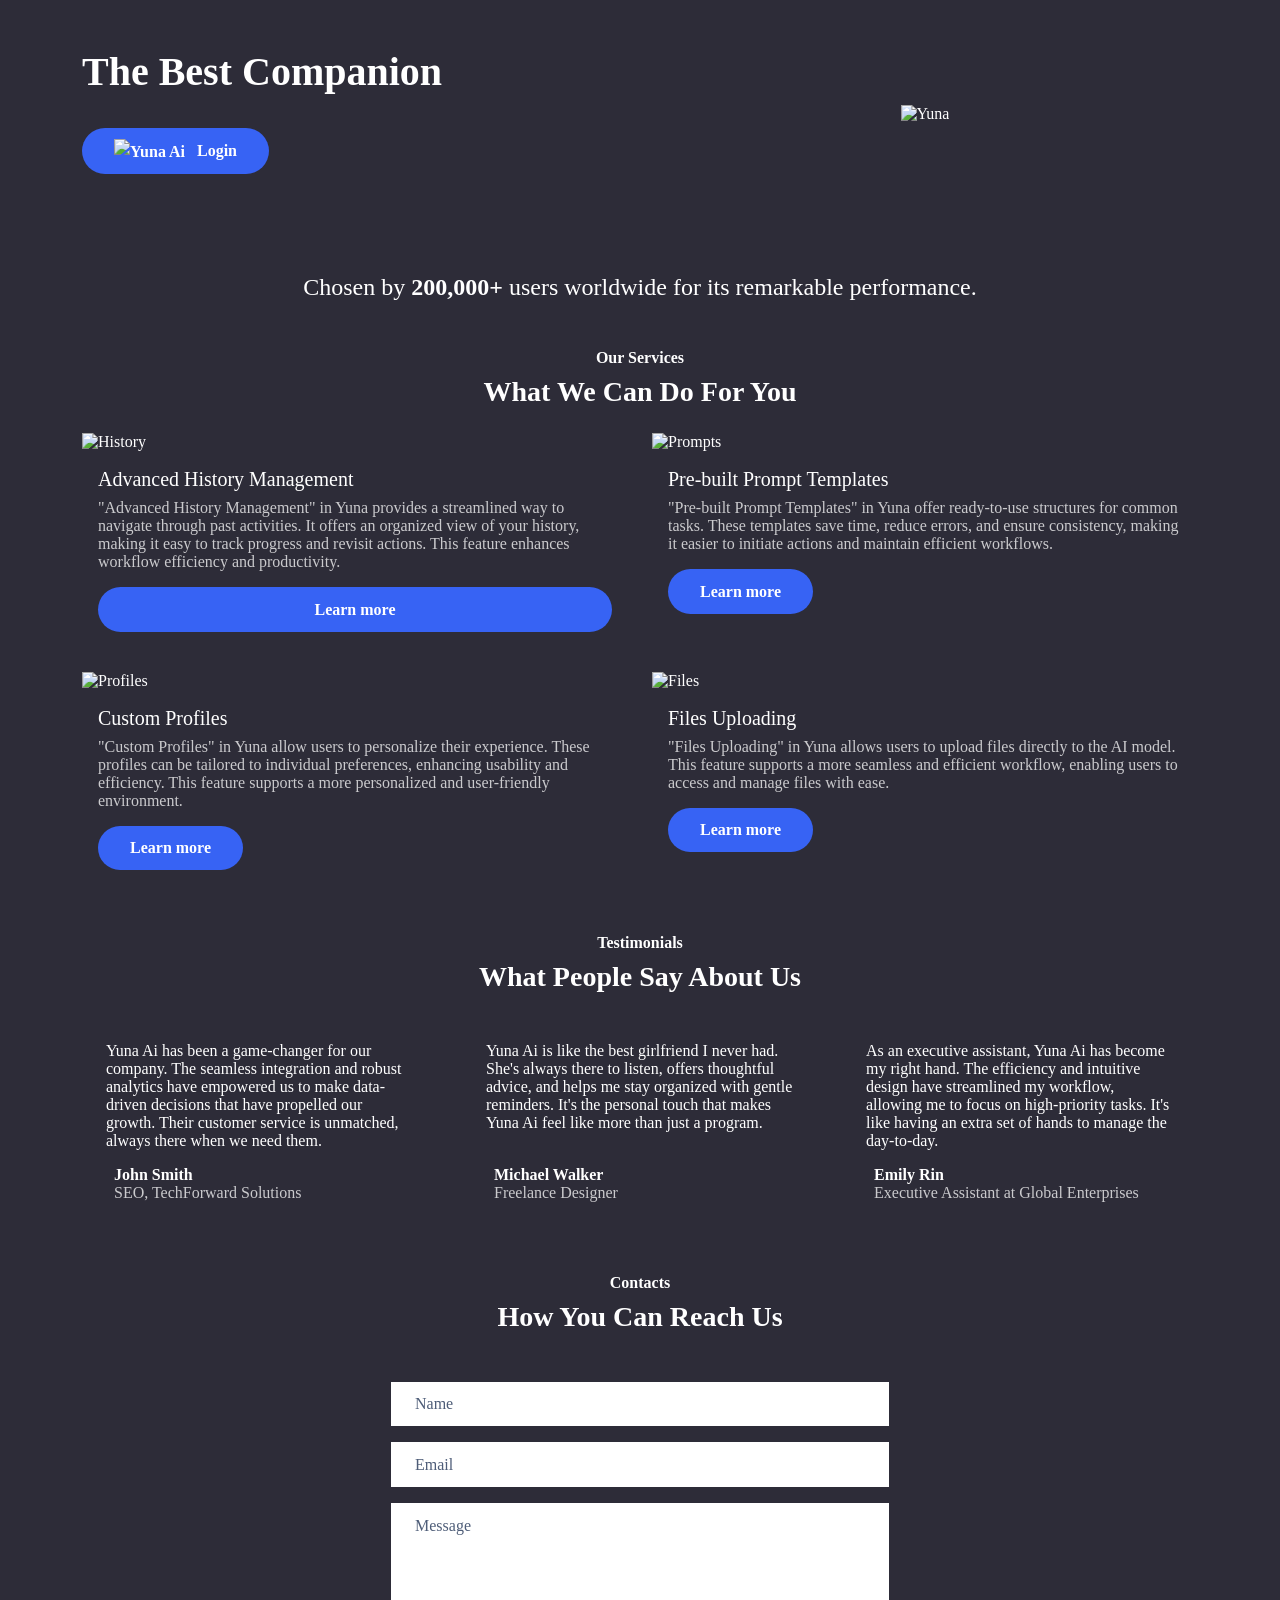
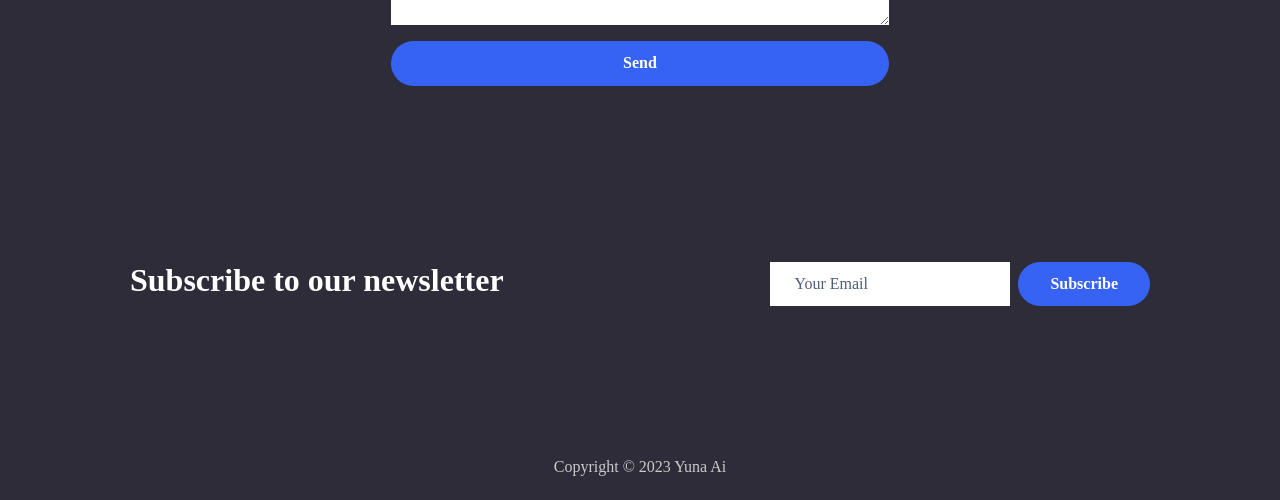
==== index.html @ feae50de "Release V7.2 ## What's New:  - Added SEO optimization in both `index.html` and `yuna.html` - Added p" ====
<!DOCTYPE html>
<html data-bs-theme="dark" lang="en">

<head data-bs-theme="dark">
    <meta charset="utf-8">
    <meta name="viewport" content="width=device-width, initial-scale=1.0">
    <title>Yuna Ai</title>
    <meta name="theme-color" content="#212529">
    <link rel="canonical" href="http://www.yuna-ai.com/">
    <meta property="og:url" content="http://www.yuna-ai.com/">
    <meta property="og:description" content="Your Private Companion">
    <meta name="twitter:image" content="http://www.yuna-ai.com/static/img/yuna-ai.png">
    <meta name="twitter:title" content="Yuna Ai">
    <meta property="og:image" content="http://www.yuna-ai.com/static/img/yuna-ai.png">
    <meta name="description" content="Your Private Companion">
    <meta property="og:type" content="website">
    <meta property="og:title" content="Yuna Ai">
    <meta name="twitter:card" content="summary_large_image">
    <meta name="twitter:description" content="Your Private Companion">
    <script type="application/ld+json">
        {
            "@context": "http://schema.org",
            "@type": "WebSite",
            "name": "Yuna Ai",
            "url": "http://www.yuna-ai.com"
        }
    </script>
    <link rel="icon" type="image/jpeg" sizes="60x60" href="/static/img/yuna-ai.png">
    <link rel="manifest" href="/static/manifest.json">
    <link rel="stylesheet" href="/static/css/bootstrap.min.css" rel="preload" as="style" media="all">
    <style>
        * {
            font-family: "kawai-font" !important;
        }

        i {
            font-family: "Font Awesome 5 Free" !important;
        }

        @font-face {
            font-family: "kawai-font";
            src: url("/static/fonts/kawai-font.woff") format("woff");
            font-style: normal;
            font-weight: normal;
        }

        .hover-effect {
            position: relative;
            z-index: 1;
            display: inline-block;
            overflow: hidden;
        }

        .hover-effect::before {
            content: '';
            position: fixed;
            top: 0;
            left: 0;
            width: 100%;
            height: 100%;
            background: rgba(0, 0, 0, 0.6);
            z-index: -1;
            opacity: 0;
            transition: opacity 0.3s;
            pointer-events: none;
        }

        .hover-effect::after {
            content: '';
            position: fixed;
            top: var(--y, 50%);
            left: var(--x, 50%);
            width: 200px;
            height: 200px;
            background: radial-gradient(circle, transparent 100px, rgba(0, 0, 0, 0.6) 120px);
            border-radius: 50%;
            z-index: 0;
            opacity: 0;
            transition: opacity 0.3s, top 0.1s, left 0.1s;
            pointer-events: none;
            transform: translate(-50%, -50%);
        }

        .hover-effect:hover::before {
            opacity: 1;
        }

        .hover-effect:hover::after {
            opacity: 1;
        }

        .hover-effect:hover .btn {
            z-index: 2;
            box-shadow: 0 0 20px 20px rgba(255, 255, 255, 0.3);
        }
    </style>
    <script>
        document.addEventListener('DOMContentLoaded', function () {
            const hoverEffect = document.querySelector('.hover-effect');

            hoverEffect.addEventListener('mousemove', function (e) {
                const rect = hoverEffect.getBoundingClientRect();
                const x = e.clientX - rect.left;
                const y = e.clientY - rect.top;
                hoverEffect.style.setProperty('--x', `${e.clientX}px`);
                hoverEffect.style.setProperty('--y', `${e.clientY}px`);
            });

            hoverEffect.addEventListener('mouseleave', function () {
                hoverEffect.style.setProperty('--x', `50%`);
                hoverEffect.style.setProperty('--y', `50%`);
            });
        });
    </script>
    <script>
        if ('serviceWorker' in navigator) {
            window.addEventListener('load', function () {
                navigator.serviceWorker.register('/static/sw.js').then(
                    function (registration) {
                        // Registration was successful
                        console.log('ServiceWorker registration successful with scope: ', registration
                            .scope)
                    },
                    function (err) {
                        // registration failed :(
                        console.log('ServiceWorker registration failed: ', err);
                    });
            });
        }
    </script>
</head>

<body>
    <header class="bg-dark text-white">
        <div class="container py-5">
            <div class="row align-items-center">
                <div class="col-md-6 text-center text-md-start mb-4 mb-md-0">
                    <h1 class="fw-bold">The Best Companion</h1>
                    <div class="hover-effect mt-4">
                        <a href="#" class="btn btn-primary shadow position-relative" data-bs-toggle="modal" data-bs-target="#loginModal">
                            <img src="/static/img/yuna-ai.png" alt="Yuna Ai" class="img-fluid me-2"
                                style="max-height: 30px;">
                            Login
                        </a>
                    </div>
                </div>
                <div class="col-md-6 text-center">
                    <img src="/static/img/yuna-girl.webp" alt="Yuna" class="img-fluid">
                </div>
            </div>
        </div>
    </header>
    <section class="py-5">
        <div class="container">
            <!-- Chosen by Section -->
            <div class="text-center mb-5">
                <p class="fs-4">Chosen by <span class="text-success"><strong>200,000+</strong></span> users worldwide
                    for its remarkable performance.</p>
            </div>

            <!-- Our Services Section -->
            <div class="mb-5">
                <div class="text-center mb-4">
                    <p class="fw-bold text-success mb-2">Our Services</p>
                    <h3 class="fw-bold">What We Can Do For You</h3>
                </div>
                <div class="row g-4">
                    <div class="col-md-6 d-flex align-items-stretch">
                        <div class="card bg-dark">
                            <img src="/static/img/products/history.webp" class="card-img-top rounded" alt="History">
                            <div class="card-body d-flex flex-column">
                                <h5 class="card-title">Advanced History Management</h5>
                                <p class="card-text text-muted">"Advanced History Management" in Yuna provides a
                                    streamlined way to navigate through past activities. It offers an organized view of
                                    your history, making it easy to track progress and revisit actions. This feature
                                    enhances workflow efficiency and productivity.</p>
                                <a href="#" class="btn btn-primary">Learn more</a>
                            </div>
                        </div>
                    </div>
                    <div class="col-md-6 d-flex align-items-stretch">
                        <div class="card bg-dark">
                            <img src="/static/img/products/prompts.webp" class="card-img-top rounded" alt="Prompts">
                            <div class="card-body">
                                <h5 class="card-title">Pre-built Prompt Templates</h5>
                                <p class="card-text text-muted">"Pre-built Prompt Templates" in Yuna offer ready-to-use
                                    structures for common tasks. These templates save time, reduce errors, and ensure
                                    consistency, making it easier to initiate actions and maintain efficient workflows.
                                </p>
                                <a href="#" class="btn btn-primary">Learn more</a>
                            </div>
                        </div>
                    </div>
                    <div class="col-md-6 d-flex align-items-stretch">
                        <div class="card bg-dark">
                            <img src="/static/img/products/profiles.webp" class="card-img-top rounded" alt="Profiles">
                            <div class="card-body">
                                <h5 class="card-title">Custom Profiles</h5>
                                <p class="card-text text-muted">"Custom Profiles" in Yuna allow users to personalize
                                    their experience. These profiles can be tailored to individual preferences,
                                    enhancing usability and efficiency. This feature supports a more personalized and
                                    user-friendly environment.</p>
                                <a href="#" class="btn btn-primary">Learn more</a>
                            </div>
                        </div>
                    </div>
                    <div class="col-md-6 d-flex align-items-stretch">
                        <div class="card bg-dark">
                            <img src="/static/img/products/files.webp" class="card-img-top rounded" alt="Files">
                            <div class="card-body">
                                <h5 class="card-title">Files Uploading</h5>
                                <p class="card-text text-muted">"Files Uploading" in Yuna allows users to upload files
                                    directly to the AI model. This feature supports a more seamless and efficient
                                    workflow, enabling users to access and manage files with ease.</p>
                                <a href="#" class="btn btn-primary">Learn more</a>
                            </div>
                        </div>
                    </div>
                </div>
            </div>

            <!-- Testimonials Section -->
            <div class="mb-5">
                <div class="text-center mb-4">
                    <p class="fw-bold text-success mb-2">Testimonials</p>
                    <h3 class="fw-bold">What People Say About Us</h3>
                </div>
                <div class="row g-4">
                    <div class="col-lg-4">
                        <div class="bg-dark text-white p-4 rounded">
                            <p>Yuna Ai has been a game-changer for our company. The seamless integration and robust
                                analytics have empowered us to make data-driven decisions that have propelled our
                                growth. Their customer service is unmatched, always there when we need them.</p>
                            <div class="d-flex align-items-center mt-3">
                                <i class="bi bi-person-circle fs-3 me-2"></i>
                                <div>
                                    <p class="fw-bold mb-0">John Smith</p>
                                    <p class="text-muted mb-0">SEO, TechForward Solutions</p>
                                </div>
                            </div>
                        </div>
                    </div>
                    <div class="col-lg-4 d-flex align-items-stretch">
                        <div class="bg-dark text-white p-4 rounded d-flex flex-column">
                            <p>Yuna Ai is like the best girlfriend I never had. She's always there to listen, offers
                                thoughtful advice, and helps me stay organized with gentle reminders. It's the personal
                                touch that makes Yuna Ai feel like more than just a program.</p>
                            <div class="d-flex align-items-center mt-auto">
                                <i class="bi bi-person-circle fs-3 me-2"></i>
                                <div>
                                    <p class="fw-bold mb-0">Michael Walker</p>
                                    <p class="text-muted mb-0">Freelance Designer</p>
                                </div>
                            </div>
                        </div>
                    </div>
                    <div class="col-lg-4">
                        <div class="bg-dark text-white p-4 rounded">
                            <p>As an executive assistant, Yuna Ai has become my right hand. The efficiency and intuitive
                                design have streamlined my workflow, allowing me to focus on high-priority tasks. It's
                                like having an extra set of hands to manage the day-to-day.</p>
                            <div class="d-flex align-items-center mt-3">
                                <i class="bi bi-person-circle fs-3 me-2"></i>
                                <div>
                                    <p class="fw-bold mb-0">Emily Rin</p>
                                    <p class="text-muted mb-0">Executive Assistant at Global Enterprises</p>
                                </div>
                            </div>
                        </div>
                    </div>
                </div>
            </div>

            <!-- Contacts Section -->
            <div class="text-center mb-4">
                <p class="fw-bold text-success mb-2">Contacts</p>
                <h3 class="fw-bold">How You Can Reach Us</h3>
            </div>
            <div class="row justify-content-center g-4">
                <!-- Contact Form -->
                <div class="col-md-6">
                    <form class="p-4 rounded" method="post">
                        <div class="mb-3">
                            <input class="form-control" type="text" id="name-1" name="name" placeholder="Name" required>
                        </div>
                        <div class="mb-3">
                            <input class="form-control" type="email" id="email-1" name="email" placeholder="Email"
                                required>
                        </div>
                        <div class="mb-3">
                            <textarea class="form-control" id="message-1" name="message" placeholder="Message" rows="4"
                                required></textarea>
                        </div>
                        <div>
                            <button class="btn btn-primary w-100" type="submit">Send</button>
                        </div>
                    </form>
                </div>
            </div>
        </div><!-- End: Container -->
    </section>
    <!-- Start: Newsletter Subscription Color -->
    <section class="py-5">
        <div class="container">
            <div
                class="bg-dark border rounded border-dark d-flex flex-column justify-content-between align-items-center flex-lg-row p-4 p-lg-5">
                <div class="text-center text-lg-start py-3 py-lg-1">
                    <h2 class="fw-bold mb-2">Subscribe to our newsletter</h2>
                </div>
                <form class="d-flex justify-content-center flex-wrap flex-lg-nowrap" method="post">
                    <div class="my-2"><input class="border rounded-pill shadow-sm form-control" type="email"
                            name="email" placeholder="Your Email"></div>
                    <div class="my-2"><button class="btn btn-primary shadow ms-2" type="submit">Subscribe </button>
                    </div>
                </form>
            </div>
        </div>
    </section><!-- End: Newsletter Subscription Color -->
    <section class="bg-dark">
        <hr class="border-secondary">
        <div class="text-muted py-4 d-flex justify-content-center align-items-center pt-3">
            <p class="mb-0">Copyright © 2023 Yuna Ai</p>
        </div>
    </section>
    </div>

    <!-- Login Modal -->
    <div class="modal fade" id="loginModal" tabindex="-1" aria-labelledby="loginModalLabel" aria-hidden="true">
        <div class="modal-dialog modal-fullscreen modal-dialog-centered">
            <div class="modal-content bg-dark">
                <div class="modal-header border-0">
                    <h5 class="modal-title" id="loginModalLabel">Account Management</h5>
                    <button type="button" class="btn-close" data-bs-dismiss="modal" aria-label="Close"></button>
                </div>
                <div class="modal-body">
                    <div class="container">
                        <div class="row justify-content-center">
                            <div class="col-md-9 col-lg-12 col-xl-10">
                                <div class="card o-hidden border-0 my-5">
                                    <div class="card-body p-0">
                                        <div class="row">
                                            <div class="col-lg-6">
                                                <div class="p-5">
                                                    <form method="post" class="user">
                                                        <h2 class="text-center mb-4">Change Password</h2>
                                                        <input type="hidden" name="action" value="change_password">
                                                        <div class="mb-3">
                                                            <input class="form-control form-control-user" type="password"
                                                                name="current_password" placeholder="Current Password" required>
                                                        </div>
                                                        <div class="mb-3">
                                                            <input class="form-control form-control-user" type="password"
                                                                name="new_password" placeholder="New Password" required>
                                                        </div>
                                                        <div class="mb-3">
                                                            <input class="form-control form-control-user" type="password"
                                                                name="confirm_new_password" placeholder="Confirm New Password" required>
                                                        </div>
                                                        <button class="btn btn-primary btn-user w-100" type="submit">Change
                                                            Password</button>
                                                    </form>
                                                </div>
                                            </div>
                
                                            <div class="col-lg-6">
                                                <div class="p-5">
                                                    <form method="post" class="user">
                                                        <h2 class="text-center mb-4">New User</h2>
                                                        <input type="hidden" name="action" value="register">
                                                        <div class="mb-3">
                                                            <input class="form-control form-control-user" type="text" name="username"
                                                                placeholder="Username" required>
                                                        </div>
                                                        <div class="mb-3">
                                                            <input class="form-control form-control-user" type="password"
                                                                name="password" placeholder="Password" required>
                                                        </div>
                                                        <button class="btn btn-primary btn-user w-100" type="submit">Register</button>
                                                    </form>
                                                </div>
                                            </div>
                
                                            <div class="col-lg-6">
                                                <div class="p-5">
                                                    <form method="post" class="user">
                                                        <h2 class="text-center mb-4">Login</h2>
                                                        <input type="hidden" name="action" value="login">
                                                        <div class="mb-3">
                                                            <input class="form-control form-control-user" type="text" name="username"
                                                                placeholder="Username" required>
                                                        </div>
                                                        <div class="mb-3">
                                                            <input class="form-control form-control-user" type="password"
                                                                name="password" placeholder="Password" required>
                                                        </div>
                                                        <button class="btn btn-primary btn-user w-100" type="submit">Login</button>
                                                    </form>
                                                </div>
                                            </div>
                
                                            <div class="col-lg-6">
                                                <div class="p-5">
                                                    <form method="post" class="user">
                                                        <h2 class="text-center mb-4">Delete Account</h2>
                                                        <input type="hidden" name="action" value="delete_account">
                                                        <div class="mb-3">
                                                            <input class="form-control form-control-user" type="text" name="username"
                                                                placeholder="Username" required>
                                                        </div>
                                                        <div class="mb-3">
                                                            <input class="form-control form-control-user" type="password"
                                                                name="password" placeholder="Password" required>
                                                        </div>
                                                        <button class="btn btn-primary btn-user w-100" type="submit">Delete
                                                            Account</button>
                                                    </form>
                                                </div>
                                            </div>
                                        </div>
                                    </div>
                                </div>
                            </div>
                        </div>
                    </div>
                </div>
            </div>
        </div>
    </div>

    <script src="/static/js/bootstrap.min.js"></script>
</body>

</html>
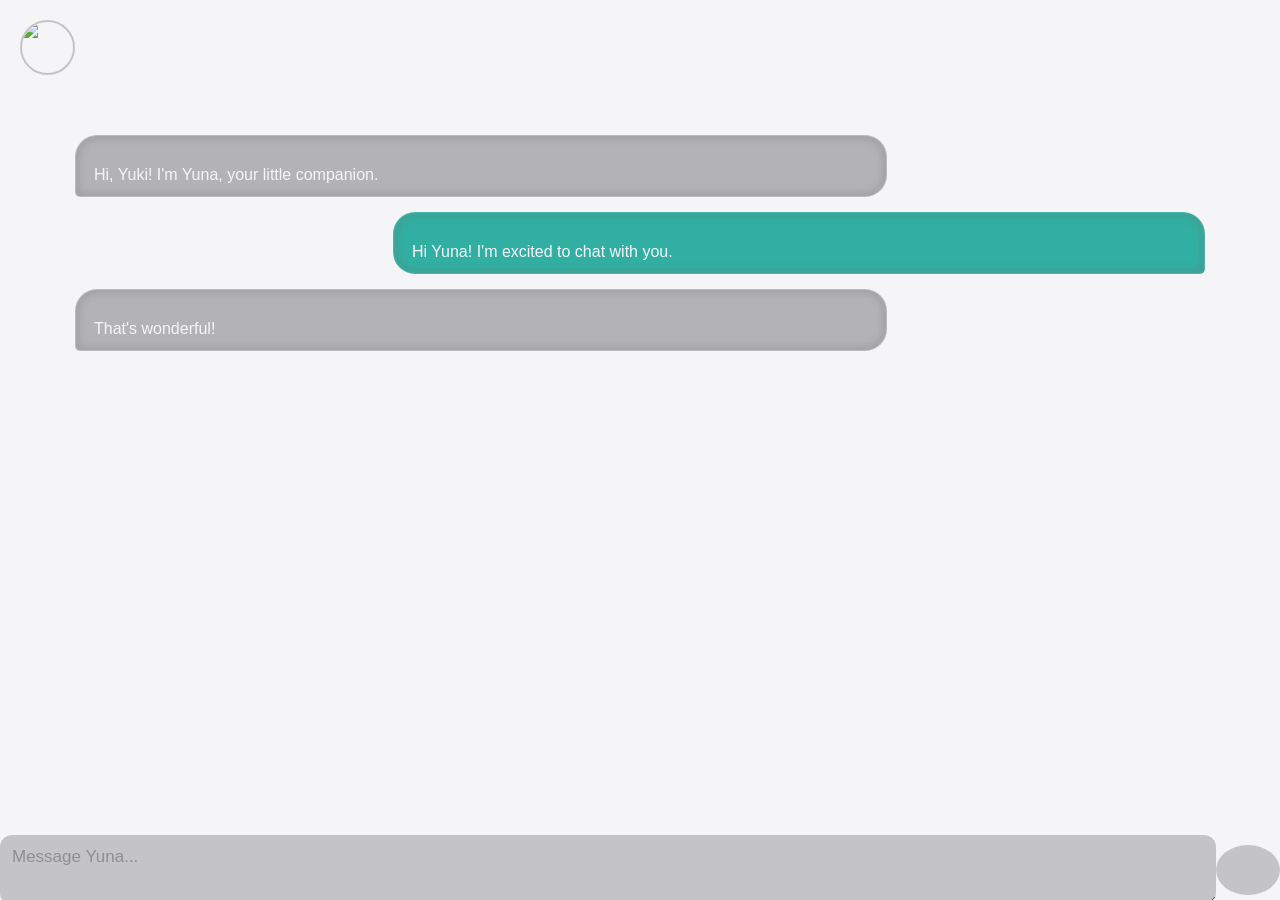
==== commit f92f510f: "Improve generation pipeline Cleaning required next!!!!!" ====
--- a/index.html
+++ b/index.html
@@ -6,17 +6,7 @@
     <meta name="viewport" content="width=device-width, initial-scale=1.0">
     <title>Yuna Ai</title>
     <meta name="theme-color" content="#212529">
-    <link rel="canonical" href="http://www.yuna-ai.com/">
-    <meta property="og:url" content="http://www.yuna-ai.com/">
-    <meta property="og:description" content="Your Private Companion">
-    <meta name="twitter:image" content="http://www.yuna-ai.com/static/img/yuna-ai.png">
-    <meta name="twitter:title" content="Yuna Ai">
-    <meta property="og:image" content="http://www.yuna-ai.com/static/img/yuna-ai.png">
     <meta name="description" content="Your Private Companion">
-    <meta property="og:type" content="website">
-    <meta property="og:title" content="Yuna Ai">
-    <meta name="twitter:card" content="summary_large_image">
-    <meta name="twitter:description" content="Your Private Companion">
     <script type="application/ld+json">
         {
             "@context": "http://schema.org",
@@ -28,405 +18,409 @@
     <link rel="icon" type="image/jpeg" sizes="60x60" href="/static/img/yuna-ai.png">
     <link rel="manifest" href="/static/manifest.json">
     <link rel="stylesheet" href="/static/css/bootstrap.min.css" rel="preload" as="style" media="all">
-    <style>
-        * {
-            font-family: "kawai-font" !important;
-        }
-
-        i {
-            font-family: "Font Awesome 5 Free" !important;
-        }
-
-        @font-face {
-            font-family: "kawai-font";
-            src: url("/static/fonts/kawai-font.woff") format("woff");
-            font-style: normal;
-            font-weight: normal;
-        }
-
-        .hover-effect {
-            position: relative;
-            z-index: 1;
-            display: inline-block;
-            overflow: hidden;
-        }
-
-        .hover-effect::before {
-            content: '';
-            position: fixed;
-            top: 0;
-            left: 0;
-            width: 100%;
-            height: 100%;
-            background: rgba(0, 0, 0, 0.6);
-            z-index: -1;
-            opacity: 0;
-            transition: opacity 0.3s;
-            pointer-events: none;
-        }
-
-        .hover-effect::after {
-            content: '';
-            position: fixed;
-            top: var(--y, 50%);
-            left: var(--x, 50%);
-            width: 200px;
-            height: 200px;
-            background: radial-gradient(circle, transparent 100px, rgba(0, 0, 0, 0.6) 120px);
-            border-radius: 50%;
-            z-index: 0;
-            opacity: 0;
-            transition: opacity 0.3s, top 0.1s, left 0.1s;
-            pointer-events: none;
-            transform: translate(-50%, -50%);
-        }
-
-        .hover-effect:hover::before {
-            opacity: 1;
-        }
-
-        .hover-effect:hover::after {
-            opacity: 1;
-        }
-
-        .hover-effect:hover .btn {
-            z-index: 2;
-            box-shadow: 0 0 20px 20px rgba(255, 255, 255, 0.3);
-        }
-    </style>
-    <script>
-        document.addEventListener('DOMContentLoaded', function () {
-            const hoverEffect = document.querySelector('.hover-effect');
-
-            hoverEffect.addEventListener('mousemove', function (e) {
-                const rect = hoverEffect.getBoundingClientRect();
-                const x = e.clientX - rect.left;
-                const y = e.clientY - rect.top;
-                hoverEffect.style.setProperty('--x', `${e.clientX}px`);
-                hoverEffect.style.setProperty('--y', `${e.clientY}px`);
-            });
-
-            hoverEffect.addEventListener('mouseleave', function () {
-                hoverEffect.style.setProperty('--x', `50%`);
-                hoverEffect.style.setProperty('--y', `50%`);
-            });
-        });
-    </script>
+    <link rel="stylesheet" href="/static/css/bootstrap-icons.css">
+    <link rel="stylesheet" href="/static/css/index.css">
+    <script src="/static/js/index.js" defer></script>
+    <script src="/static/js/history.js" defer></script>
+    <script src="/static/js/markdown.js" defer></script>
+    <script src="/static/js/himitsu.js" defer></script>
     <script>
         if ('serviceWorker' in navigator) {
             window.addEventListener('load', function () {
-                navigator.serviceWorker.register('/static/sw.js').then(
-                    function (registration) {
-                        // Registration was successful
-                        console.log('ServiceWorker registration successful with scope: ', registration
-                            .scope)
-                    },
-                    function (err) {
-                        // registration failed :(
-                        console.log('ServiceWorker registration failed: ', err);
-                    });
+                navigator.serviceWorker.register('/static/sw.js', {
+                    scope: '/'
+                }).then(function (registration) {
+                    console.log('ServiceWorker registration successful with scope: ', registration.scope);
+                }).catch(function (err) {
+                    console.log('ServiceWorker registration failed: ', err);
+                    // Don't show error to user, just log it
+                    if (err.name === 'SecurityError') {
+                        console.log('SSL certificate issue - ServiceWorker disabled');
+                    }
+                });
             });
         }
     </script>
 </head>
 
 <body>
-    <header class="bg-dark text-white">
-        <div class="container py-5">
-            <div class="row align-items-center">
-                <div class="col-md-6 text-center text-md-start mb-4 mb-md-0">
-                    <h1 class="fw-bold">The Best Companion</h1>
-                    <div class="hover-effect mt-4">
-                        <a href="#" class="btn btn-primary shadow position-relative" data-bs-toggle="modal" data-bs-target="#loginModal">
-                            <img src="/static/img/yuna-ai.png" alt="Yuna Ai" class="img-fluid me-2"
-                                style="max-height: 30px;">
-                            Login
-                        </a>
-                    </div>
-                </div>
-                <div class="col-md-6 text-center">
-                    <img src="/static/img/yuna-girl.webp" alt="Yuna" class="img-fluid">
-                </div>
-            </div>
-        </div>
-    </header>
-    <section class="py-5">
-        <div class="container">
-            <!-- Chosen by Section -->
-            <div class="text-center mb-5">
-                <p class="fs-4">Chosen by <span class="text-success"><strong>200,000+</strong></span> users worldwide
-                    for its remarkable performance.</p>
-            </div>
-
-            <!-- Our Services Section -->
-            <div class="mb-5">
-                <div class="text-center mb-4">
-                    <p class="fw-bold text-success mb-2">Our Services</p>
-                    <h3 class="fw-bold">What We Can Do For You</h3>
-                </div>
-                <div class="row g-4">
-                    <div class="col-md-6 d-flex align-items-stretch">
-                        <div class="card bg-dark">
-                            <img src="/static/img/products/history.webp" class="card-img-top rounded" alt="History">
-                            <div class="card-body d-flex flex-column">
-                                <h5 class="card-title">Advanced History Management</h5>
-                                <p class="card-text text-muted">"Advanced History Management" in Yuna provides a
-                                    streamlined way to navigate through past activities. It offers an organized view of
-                                    your history, making it easy to track progress and revisit actions. This feature
-                                    enhances workflow efficiency and productivity.</p>
-                                <a href="#" class="btn btn-primary">Learn more</a>
-                            </div>
+    <!-- Yuna Avatar -->
+    <img src="/static/img/yuna-ai.png" class="yuna-avatar" alt="Yuna Ai" onclick="toggleFloatingMenu()">
+
+    <!-- Top Menu -->
+    <div class="top-menu" id="floatingMenu">
+        <button class="menu-button" onclick="togglePanel('kanojo')" aria-label="Kanojo">
+            <i class="bi-person"></i>
+        </button>
+        <button class="menu-button" onclick="togglePanel('history')" aria-label="History">
+            <i class="bi-clock-history"></i>
+        </button>
+        <button class="menu-button" onclick="togglePanel('himitsu')" aria-label="Himitsu">
+            <i class="bi-star"></i>
+        </button>
+        <button class="menu-button" onclick="showCallModal()" aria-label="Call">
+            <i class="bi-telephone"></i>
+        </button>
+        <button class="menu-button attach-button" aria-label="Attach">
+            <i class="bi-paperclip"></i>
+        </button>
+    </div>
+
+    <!-- Overlay -->
+    <div class="overlay" id="overlay" onclick="closeAllPanels()"></div>
+
+    <!-- Main Chat Area -->
+    <div class="chat-container" id="chatContainer">
+        <div class="message message-ai">
+            Hi, Yuki! I'm Yuna, your little companion.
+        </div>
+        <div class="message message-user">
+            Hi Yuna! I'm excited to chat with you.
+        </div>
+        <div class="message message-ai">
+            That's wonderful!
+        </div>
+    </div>
+
+    <!-- Input Area -->
+    <div class="input-area">
+        <div class="input-group">
+            <textarea type="text" class="form-control" placeholder="Message Yuna..." aria-label="Message Yuna"
+                id="messageInput"></textarea>
+            <button class="btn menu-button send-button" aria-label="Send" onclick="messageManagerInstance.sendMessage()">
+                <i class="bi-send"></i>
+            </button>
+        </div>
+    </div>
+
+    <!-- Sliding Panels -->
+    <!-- Kanojo Panel -->
+    <div id="kanojoPanel" class="popup-panel">
+        <button class="close-button" onclick="togglePanel('kanojo')">&times;</button>
+        <h4 class="mb-4">Yuna Customization</h4>
+        <div class="diary-card accordion" id="kanojoAccordion">
+            <!-- Profile and Personality Section -->
+            <div class="accordion-item">
+                <h2 class="accordion-header">
+                    <button class="accordion-button" type="button" data-bs-toggle="collapse"
+                        data-bs-target="#profilePersonalityCollapse">
+                        Profile & Personality
+                    </button>
+                </h2>
+                <div id="profilePersonalityCollapse" class="accordion-collapse collapse show"
+                    data-bs-parent="#kanojoAccordion">
+                    <div class="accordion-body">
+                        <!-- Kanojo Manager -->
+                        <div class="mb-3">
+                            <h5 class="card-title">Kanojo Management</h5>
+                            <div class="mb-3">
+                                <label for="kanojoSelect" class="form-label">Select Kanojo</label>
+                                <select class="form-select" id="kanojoSelect">
+                                    <option value="Yuna">Yuna</option>
+                                </select>
+                            </div>
+                            <div class="mb-3">
+                                <button type="button" class="btn btn-secondary" id="renameKanojo">Rename</button>
+                                <button type="button" class="btn btn-secondary" id="deleteKanojo">Delete</button>
+                            </div>
+                            <div class="mb-3">
+                                <button type="button" class="btn btn-primary" id="exportKanojos">Export All</button>
+                                <button type="button" class="btn btn-primary" id="importKanojos">Import All</button>
+                            </div>
+                            <div class="mb-3">
+                                <button type="button" class="btn btn-primary" id="exportSingleKanojo">Export</button>
+                                <button type="button" class="btn btn-primary" data-bs-toggle="modal"
+                                    data-bs-target="#fileModal">Import</button>
+                            </div>
+                        </div>
+
+                        <div class="mb-3">
+                            <label for="kanojoMemory" class="form-label">Memory</label>
+                            <textarea class="form-control" id="kanojoMemory" style="height: 100px"></textarea>
+                        </div>
+                        <div class="mb-3">
+                            <label for="kanojoCharacter" class="form-label">Character</label>
+                            <textarea class="form-control" id="kanojoCharacter" style="height: 100px"></textarea>
                         </div>
                     </div>
-                    <div class="col-md-6 d-flex align-items-stretch">
-                        <div class="card bg-dark">
-                            <img src="/static/img/products/prompts.webp" class="card-img-top rounded" alt="Prompts">
-                            <div class="card-body">
-                                <h5 class="card-title">Pre-built Prompt Templates</h5>
-                                <p class="card-text text-muted">"Pre-built Prompt Templates" in Yuna offer ready-to-use
-                                    structures for common tasks. These templates save time, reduce errors, and ensure
-                                    consistency, making it easier to initiate actions and maintain efficient workflows.
-                                </p>
-                                <a href="#" class="btn btn-primary">Learn more</a>
+                </div>
+            </div>
+
+            <!-- Features Section -->
+            <div class="accordion-item">
+                <h2 class="accordion-header">
+                    <button class="accordion-button collapsed" type="button" data-bs-toggle="collapse"
+                        data-bs-target="#featuresCollapse">
+                        Features
+                    </button>
+                </h2>
+                <div id="featuresCollapse" class="accordion-collapse collapse" data-bs-parent="#kanojoAccordion">
+                    <div class="accordion-body">
+                        <div class="row">
+                            <div class="col-md-4">
+                                <h6>Himitsu</h6>
+                                <div class="form-check form-switch">
+                                    <input class="form-check-input" type="checkbox" id="functions">
+                                    <label class="form-check-label">Functions</label>
+                                </div>
+                                <div class="form-check form-switch">
+                                    <input class="form-check-input" type="checkbox" id="useHistory">
+                                    <label class="form-check-label">Use History</label>
+                                </div>
+                            </div>
+                            <div class="col-md-4">
+                                <h6>Configuration</h6>
+                                <div class="form-check form-switch">
+                                    <input class="form-check-input" type="checkbox" id="customConfig">
+                                    <label class="form-check-label">Custom Config</label>
+                                </div>
+                                <div class="form-check form-switch">
+                                    <input class="form-check-input" type="checkbox" id="sounds">
+                                    <label class="form-check-label">Sounds</label>
+                                </div>
+                            </div>
+                            <div class="col-md-4">
+                                <h6>General</h6>
+                                <div class="form-check form-switch">
+                                    <input class="form-check-input" type="checkbox" id="backgroundCall">
+                                    <label class="form-check-label">Background Call</label>
+                                </div>
+                                <div class="form-check form-switch">
+                                    <input class="form-check-input" type="checkbox" id="streamToggle">
+                                    <label class="form-check-label">Streaming</label>
+                                </div>
                             </div>
                         </div>
                     </div>
-                    <div class="col-md-6 d-flex align-items-stretch">
-                        <div class="card bg-dark">
-                            <img src="/static/img/products/profiles.webp" class="card-img-top rounded" alt="Profiles">
-                            <div class="card-body">
-                                <h5 class="card-title">Custom Profiles</h5>
-                                <p class="card-text text-muted">"Custom Profiles" in Yuna allow users to personalize
-                                    their experience. These profiles can be tailored to individual preferences,
-                                    enhancing usability and efficiency. This feature supports a more personalized and
-                                    user-friendly environment.</p>
-                                <a href="#" class="btn btn-primary">Learn more</a>
+                </div>
+            </div>
+
+            <!-- Advanced Config Section -->
+            <div class="accordion-item">
+                <h2 class="accordion-header">
+                    <button class="accordion-button collapsed" type="button" data-bs-toggle="collapse"
+                        data-bs-target="#advancedCollapse">
+                        Advanced Config
+                    </button>
+                </h2>
+                <div id="advancedCollapse" class="accordion-collapse collapse" data-bs-parent="#kanojoAccordion">
+                    <div class="accordion-body">
+                        <div class="row g-3">
+                            <!-- Names -->
+                            <div class="col-md-6">
+                                <label class="form-label">Names</label>
+                                <input type="text" class="form-control" id="names">
+                            </div>
+                            <!-- Toggle Switches -->
+                            <div class="col-md-6">
+                                <div class="form-check">
+                                    <input class="form-check-input" type="checkbox" id="himitsu">
+                                    <label class="form-check-label">Himitsu</label>
+                                </div>
+                                <div class="form-check">
+                                    <input class="form-check-input" type="checkbox" id="kokoro">
+                                    <label class="form-check-label">Kokoro</label>
+                                </div>
+                                <div class="form-check">
+                                    <input class="form-check-input" type="checkbox" id="miru">
+                                    <label class="form-check-label">Miru</label>
+                                </div>
+                                <div class="form-check">
+                                    <input class="form-check-input" type="checkbox" id="audio">
+                                    <label class="form-check-label">Audio</label>
+                                </div>
+                                <div class="form-check">
+                                    <input class="form-check-input" type="checkbox" id="mind">
+                                    <label class="form-check-label">Mind</label>
+                                </div>
+                                <div class="form-check">
+                                    <input class="form-check-input" type="checkbox" id="hanasu">
+                                    <label class="form-check-label">Hanasu</label>
+                                </div>
+                            </div>
+                            <!-- Existing fields -->
+                            <div class="col-md-6">
+                                <label class="form-label">Max New Tokens</label>
+                                <input type="number" class="form-control" id="maxNewTokens">
+                            </div>
+                            <div class="col-md-6">
+                                <label class="form-label">Context Length</label>
+                                <input type="number" class="form-control" id="contextLength">
+                            </div>
+                            <div class="col-md-6">
+                                <label class="form-label">Temperature</label>
+                                <input type="number" step="0.1" class="form-control" id="temperature">
+                            </div>
+                            <!-- New fields -->
+                            <div class="col-md-6">
+                                <label class="form-label">Repetition Penalty</label>
+                                <input type="number" step="0.01" class="form-control" id="repetitionPenalty">
+                            </div>
+                            <div class="col-md-6">
+                                <label class="form-label">Last N Tokens Size</label>
+                                <input type="number" class="form-control" id="lastNTokensSize">
+                            </div>
+                            <div class="col-md-6">
+                                <label class="form-label">Seed</label>
+                                <input type="number" class="form-control" id="seed">
+                            </div>
+                            <div class="col-md-6">
+                                <label class="form-label">Top K</label>
+                                <input type="number" class="form-control" id="topK">
+                            </div>
+                            <div class="col-md-6">
+                                <label class="form-label">Top P</label>
+                                <input type="number" step="0.1" class="form-control" id="topP">
+                            </div>
+                            <div class="col-md-6">
+                                <label class="form-label">Stop Sequences</label>
+                                <input type="text" class="form-control" id="stop">
+                            </div>
+                            <div class="col-md-6">
+                                <label class="form-label">Batch Size</label>
+                                <input type="number" class="form-control" id="batchSize">
+                            </div>
+                            <div class="col-md-6">
+                                <label class="form-label">Threads</label>
+                                <input type="number" class="form-control" id="threads">
+                            </div>
+                            <div class="col-md-6">
+                                <label class="form-label">GPU Layers</label>
+                                <input type="number" class="form-control" id="gpuLayers">
+                            </div>
+                            <!-- Additional Toggle Switches -->
+                            <div class="col-md-6">
+                                <div class="form-check">
+                                    <input class="form-check-input" type="checkbox" id="useMmap">
+                                    <label class="form-check-label">Use MMAP</label>
+                                </div>
+                                <div class="form-check">
+                                    <input class="form-check-input" type="checkbox" id="flashAttn">
+                                    <label class="form-check-label">Flash Attention</label>
+                                </div>
+                                <div class="form-check">
+                                    <input class="form-check-input" type="checkbox" id="useMlock">
+                                    <label class="form-check-label">Use MLOCK</label>
+                                </div>
+                                <div class="form-check">
+                                    <input class="form-check-input" type="checkbox" id="offloadKqv">
+                                    <label class="form-check-label">Offload KQV</label>
+                                </div>
                             </div>
                         </div>
+                        <button class="btn btn-secondary mt-3" onclick="saveAdvancedConfig()">Save Config</button>
                     </div>
-                    <div class="col-md-6 d-flex align-items-stretch">
-                        <div class="card bg-dark">
-                            <img src="/static/img/products/files.webp" class="card-img-top rounded" alt="Files">
-                            <div class="card-body">
-                                <h5 class="card-title">Files Uploading</h5>
-                                <p class="card-text text-muted">"Files Uploading" in Yuna allows users to upload files
-                                    directly to the AI model. This feature supports a more seamless and efficient
-                                    workflow, enabling users to access and manage files with ease.</p>
-                                <a href="#" class="btn btn-primary">Learn more</a>
-                            </div>
-                        </div>
+                </div>
+            </div>
+        </div>
+    </div>
+
+    <!-- File Import Modal -->
+    <div class="modal fade" id="fileModal" tabindex="-1" aria-labelledby="fileModalLabel" aria-hidden="true">
+        <div class="modal-dialog">
+            <div class="modal-content">
+                <div class="modal-header">
+                    <h5 class="modal-title" id="fileModalLabel">Import Kanojo</h5>
+                    <button type="button" class="btn-close" data-bs-dismiss="modal" aria-label="Close"></button>
+                </div>
+                <div class="modal-body">
+                    <input type="file" id="fileInput" accept=".json">
+                </div>
+                <div class="modal-footer">
+                    <button type="button" class="btn btn-secondary" data-bs-dismiss="modal">Close</button>
+                    <button type="button" class="btn btn-primary" id="fileSubmit">Submit</button>
+                </div>
+            </div>
+        </div>
+    </div>
+
+    <!-- History Panel -->
+    <div id="historyPanel" class="popup-panel">
+        <button class="close-button" onclick="togglePanel('history')">&times;</button>
+        <h4 class="mb-4">Chat History</h4>
+        <button id="createChatButton" class="btn btn-sm btn-success mb-2">Create New Chat</button>
+        <ul id="chatList" class="list-group">
+            <!-- Chats will be dynamically populated here -->
+        </ul>
+    </div>
+
+    <!-- Himitsu Panel -->
+    <div id="himitsuPanel" class="popup-panel">
+        <button class="close-button" onclick="togglePanel('himitsu')">&times;</button>
+        <h4 class="mb-4">Himitsu & YUI</h4>
+        <div class="diary-card">
+            <h5>Learn</h5>
+            <div class="mb-3">
+                <label for="secretTitle" class="form-label">Question</label>
+                <input type="text" class="form-control" id="secretTitle" placeholder="Enter the question">
+            </div>
+            <div class="mb-3">
+                <label for="secretContent" class="form-label">Content</label>
+                <textarea class="form-control" id="secretContent" rows="4"
+                    placeholder="Enter additional content"></textarea>
+            </div>
+            <button type="button" class="btn btn-primary">Start</button>
+        </div>
+
+        <h4 class="mb-4">Himitsu Creator</h4>
+        <div class="diary-card">
+            <div class="mb-3">
+            <h5 class="mb-3">General Area</h5>
+            <textarea class="form-control" id="work-area" placeholder="Enter content..."
+                style="resize: none; height: 100px;"></textarea>
+            </div>
+            <div class="mb-3">
+            <button type="button" class="btn btn-primary me-2" id="createButtonHimitsuCreator">Create</button>
+            <button type="button" class="btn btn-danger" id="clearButtonHimitsuCreator">Clear</button>
+            </div>
+            <div class="mb-3">
+            <h5>Presentation</h5>
+            <textarea id="output-area" placeholder="Output will appear here..." class="form-control" style="resize: none; height: 100px;"></textarea>
+            </div>
+        </div>
+    </div>
+
+    <!-- Updated Call Modal -->
+    <div class="modal fade" id="callModal" tabindex="-1" aria-labelledby="callModalLabel" aria-hidden="true"
+        data-bs-backdrop="static" data-bs-keyboard="false">
+        <div class="modal-dialog modal-fullscreen modal-dialog-centered">
+            <div class="modal-content modal-custom">
+                <div class="modal-header border-0">
+                    <h5 class="modal-title" id="callModalLabel">Call with Yuna</h5>
+                    <!-- This button will now switch to the audio window -->
+                    <button type="button" class="btn-close" data-bs-dismiss="modal" aria-label="Close"
+                        onclick="switchToAudio()"></button>
+                </div>
+                <div class="call-container" id="callContainer-modal"> <!-- Renamed to avoid conflicts -->
+                    <div class="video-frame">
+                        <img src="/static/img/yuna-girl.webp" alt="Yuna Call" class="w-100 h-100 object-fit-cover">
                     </div>
-                </div>
-            </div>
-
-            <!-- Testimonials Section -->
-            <div class="mb-5">
-                <div class="text-center mb-4">
-                    <p class="fw-bold text-success mb-2">Testimonials</p>
-                    <h3 class="fw-bold">What People Say About Us</h3>
-                </div>
-                <div class="row g-4">
-                    <div class="col-lg-4">
-                        <div class="bg-dark text-white p-4 rounded">
-                            <p>Yuna Ai has been a game-changer for our company. The seamless integration and robust
-                                analytics have empowered us to make data-driven decisions that have propelled our
-                                growth. Their customer service is unmatched, always there when we need them.</p>
-                            <div class="d-flex align-items-center mt-3">
-                                <i class="bi bi-person-circle fs-3 me-2"></i>
-                                <div>
-                                    <p class="fw-bold mb-0">John Smith</p>
-                                    <p class="text-muted mb-0">SEO, TechForward Solutions</p>
-                                </div>
-                            </div>
-                        </div>
+                    <div class="video-frame">
+                        <video id="localVideo" class="w-100 h-100" muted autoplay></video>
                     </div>
-                    <div class="col-lg-4 d-flex align-items-stretch">
-                        <div class="bg-dark text-white p-4 rounded d-flex flex-column">
-                            <p>Yuna Ai is like the best girlfriend I never had. She's always there to listen, offers
-                                thoughtful advice, and helps me stay organized with gentle reminders. It's the personal
-                                touch that makes Yuna Ai feel like more than just a program.</p>
-                            <div class="d-flex align-items-center mt-auto">
-                                <i class="bi bi-person-circle fs-3 me-2"></i>
-                                <div>
-                                    <p class="fw-bold mb-0">Michael Walker</p>
-                                    <p class="text-muted mb-0">Freelance Designer</p>
-                                </div>
-                            </div>
-                        </div>
-                    </div>
-                    <div class="col-lg-4">
-                        <div class="bg-dark text-white p-4 rounded">
-                            <p>As an executive assistant, Yuna Ai has become my right hand. The efficiency and intuitive
-                                design have streamlined my workflow, allowing me to focus on high-priority tasks. It's
-                                like having an extra set of hands to manage the day-to-day.</p>
-                            <div class="d-flex align-items-center mt-3">
-                                <i class="bi bi-person-circle fs-3 me-2"></i>
-                                <div>
-                                    <p class="fw-bold mb-0">Emily Rin</p>
-                                    <p class="text-muted mb-0">Executive Assistant at Global Enterprises</p>
-                                </div>
-                            </div>
-                        </div>
-                    </div>
-                </div>
-            </div>
-
-            <!-- Contacts Section -->
-            <div class="text-center mb-4">
-                <p class="fw-bold text-success mb-2">Contacts</p>
-                <h3 class="fw-bold">How You Can Reach Us</h3>
-            </div>
-            <div class="row justify-content-center g-4">
-                <!-- Contact Form -->
-                <div class="col-md-6">
-                    <form class="p-4 rounded" method="post">
-                        <div class="mb-3">
-                            <input class="form-control" type="text" id="name-1" name="name" placeholder="Name" required>
-                        </div>
-                        <div class="mb-3">
-                            <input class="form-control" type="email" id="email-1" name="email" placeholder="Email"
-                                required>
-                        </div>
-                        <div class="mb-3">
-                            <textarea class="form-control" id="message-1" name="message" placeholder="Message" rows="4"
-                                required></textarea>
-                        </div>
-                        <div>
-                            <button class="btn btn-primary w-100" type="submit">Send</button>
-                        </div>
-                    </form>
-                </div>
-            </div>
-        </div><!-- End: Container -->
-    </section>
-    <!-- Start: Newsletter Subscription Color -->
-    <section class="py-5">
-        <div class="container">
-            <div
-                class="bg-dark border rounded border-dark d-flex flex-column justify-content-between align-items-center flex-lg-row p-4 p-lg-5">
-                <div class="text-center text-lg-start py-3 py-lg-1">
-                    <h2 class="fw-bold mb-2">Subscribe to our newsletter</h2>
-                </div>
-                <form class="d-flex justify-content-center flex-wrap flex-lg-nowrap" method="post">
-                    <div class="my-2"><input class="border rounded-pill shadow-sm form-control" type="email"
-                            name="email" placeholder="Your Email"></div>
-                    <div class="my-2"><button class="btn btn-primary shadow ms-2" type="submit">Subscribe </button>
-                    </div>
-                </form>
-            </div>
-        </div>
-    </section><!-- End: Newsletter Subscription Color -->
-    <section class="bg-dark">
-        <hr class="border-secondary">
-        <div class="text-muted py-4 d-flex justify-content-center align-items-center pt-3">
-            <p class="mb-0">Copyright © 2023 Yuna Ai</p>
-        </div>
-    </section>
-    </div>
-
-    <!-- Login Modal -->
-    <div class="modal fade" id="loginModal" tabindex="-1" aria-labelledby="loginModalLabel" aria-hidden="true">
-        <div class="modal-dialog modal-fullscreen modal-dialog-centered">
-            <div class="modal-content bg-dark">
-                <div class="modal-header border-0">
-                    <h5 class="modal-title" id="loginModalLabel">Account Management</h5>
-                    <button type="button" class="btn-close" data-bs-dismiss="modal" aria-label="Close"></button>
-                </div>
-                <div class="modal-body">
-                    <div class="container">
-                        <div class="row justify-content-center">
-                            <div class="col-md-9 col-lg-12 col-xl-10">
-                                <div class="card o-hidden border-0 my-5">
-                                    <div class="card-body p-0">
-                                        <div class="row">
-                                            <div class="col-lg-6">
-                                                <div class="p-5">
-                                                    <form method="post" class="user">
-                                                        <h2 class="text-center mb-4">Change Password</h2>
-                                                        <input type="hidden" name="action" value="change_password">
-                                                        <div class="mb-3">
-                                                            <input class="form-control form-control-user" type="password"
-                                                                name="current_password" placeholder="Current Password" required>
-                                                        </div>
-                                                        <div class="mb-3">
-                                                            <input class="form-control form-control-user" type="password"
-                                                                name="new_password" placeholder="New Password" required>
-                                                        </div>
-                                                        <div class="mb-3">
-                                                            <input class="form-control form-control-user" type="password"
-                                                                name="confirm_new_password" placeholder="Confirm New Password" required>
-                                                        </div>
-                                                        <button class="btn btn-primary btn-user w-100" type="submit">Change
-                                                            Password</button>
-                                                    </form>
-                                                </div>
-                                            </div>
-                
-                                            <div class="col-lg-6">
-                                                <div class="p-5">
-                                                    <form method="post" class="user">
-                                                        <h2 class="text-center mb-4">New User</h2>
-                                                        <input type="hidden" name="action" value="register">
-                                                        <div class="mb-3">
-                                                            <input class="form-control form-control-user" type="text" name="username"
-                                                                placeholder="Username" required>
-                                                        </div>
-                                                        <div class="mb-3">
-                                                            <input class="form-control form-control-user" type="password"
-                                                                name="password" placeholder="Password" required>
-                                                        </div>
-                                                        <button class="btn btn-primary btn-user w-100" type="submit">Register</button>
-                                                    </form>
-                                                </div>
-                                            </div>
-                
-                                            <div class="col-lg-6">
-                                                <div class="p-5">
-                                                    <form method="post" class="user">
-                                                        <h2 class="text-center mb-4">Login</h2>
-                                                        <input type="hidden" name="action" value="login">
-                                                        <div class="mb-3">
-                                                            <input class="form-control form-control-user" type="text" name="username"
-                                                                placeholder="Username" required>
-                                                        </div>
-                                                        <div class="mb-3">
-                                                            <input class="form-control form-control-user" type="password"
-                                                                name="password" placeholder="Password" required>
-                                                        </div>
-                                                        <button class="btn btn-primary btn-user w-100" type="submit">Login</button>
-                                                    </form>
-                                                </div>
-                                            </div>
-                
-                                            <div class="col-lg-6">
-                                                <div class="p-5">
-                                                    <form method="post" class="user">
-                                                        <h2 class="text-center mb-4">Delete Account</h2>
-                                                        <input type="hidden" name="action" value="delete_account">
-                                                        <div class="mb-3">
-                                                            <input class="form-control form-control-user" type="text" name="username"
-                                                                placeholder="Username" required>
-                                                        </div>
-                                                        <div class="mb-3">
-                                                            <input class="form-control form-control-user" type="password"
-                                                                name="password" placeholder="Password" required>
-                                                        </div>
-                                                        <button class="btn btn-primary btn-user w-100" type="submit">Delete
-                                                            Account</button>
-                                                    </form>
-                                                </div>
-                                            </div>
-                                        </div>
-                                    </div>
-                                </div>
-                            </div>
-                        </div>
-                    </div>
-                </div>
-            </div>
-        </div>
-    </div>
-
+                </div>
+
+                <div id="callStatus" class="call-status-display">
+                    Click the microphone to speak
+                </div>
+
+                <div class="controls-bar">
+                    <button class="control-button" aria-label="Mute/Unmute Microphone"><i class="bi-mic-mute"></i></button>
+                    <button class="control-button" aria-label="Start/Stop Video"><i class="bi-camera-video"></i></button>
+
+                    <!-- The ONE record button for the main modal -->
+                    <button id="recordButton" class="control-button record-button" aria-label="Start Recording">
+                        <i class="bi bi-mic-fill"></i>
+                    </button>
+
+                    <button class="control-button" style="background: #dc3545;" aria-label="End Call"
+                        onclick="callManagerInstance.endCall()">
+                        <i class="bi-telephone-fill"></i>
+                    </button>
+                </div>
+            </div>
+        </div>
+    </div>
     <script src="/static/js/bootstrap.min.js"></script>
 </body>
 
--- a/static/css/index.css
+++ b/static/css/index.css
@@ -0,0 +1,725 @@
+:root {
+    --primary-glass: #4DA2FF --bs-btn-active-bg: #009e8c !important;
+    --dark-glass: rgba(40, 40, 40, 0.4);
+    --light-glass: transparent;
+    --light-glass-border: rgba(255, 255, 255, 0.2);
+    --dark: #0a0a0a;
+    --darker: #000;
+    --card: #1E1E1E;
+    --yuna: #009e8c;
+    --transition-speed: 0.4s;
+    --glass-blur: blur(6px) saturate(200%);
+}
+
+*:not(i) {
+    font-family: "yukiarimo", sans-serif !important;
+}
+
+/* Light mode variables */
+@media (prefers-color-scheme: light) {
+    :root {
+        --dark-glass: rgba(220, 220, 220, 0.4);
+        --light-glass: rgba(50, 50, 50, 0.2);
+        --light-glass-border: rgba(0, 0, 0, 0.2);
+        --dark: #f5f5f7;
+        --darker: #ffffff;
+        --card: #ffffff;
+    }
+    body {
+        color: #1d1d1f;
+        background: #f5f5f7 !important;
+    }
+    .menu-button {
+        color: #1d1d1f !important;
+    }
+    #messageInput {
+        color: #000 !important;
+    }
+}
+
+@font-face {
+    font-family: "yukiarimo";
+    src: url("/static/fonts/yukiarimo.woff") format("woff");
+    font-style: normal;
+    font-display: auto;
+    font-weight: normal;
+}
+
+body {
+    background: #1E1E1E;
+    color: #f5f5f7;
+    font-family: 'yukiarimo', sans-serif;
+    background-image: url('/static/img/yuna-girl.webp');
+    background-size: fit;
+    background-position: center;
+    background-repeat: no-repeat;
+    background-attachment: fixed;
+    overflow-x: hidden;
+}
+
+* {
+    cursor: url('/static/img/cursor.png') 0 0, auto !important;
+}
+
+*::-webkit-scrollbar {
+    display: none;
+    overscroll-behavior: none;
+}
+
+.top-menu {
+    position: fixed;
+    top: 20px;
+    right: 20px;
+    z-index: 1000;
+    display: none;
+    gap: 10px;
+}
+
+.top-menu.visible {
+    display: flex;
+}
+
+.menu-button {
+    width: 50px;
+    height: 50px;
+    border-radius: 50%;
+    background: var(--dark-glass);
+    backdrop-filter: var(--glass-blur);
+    -webkit-backdrop-filter: var(--glass-blur);
+    border: 1px solid var(--light-glass-border);
+    display: flex;
+    align-items: center;
+    justify-content: center;
+    transition: transform var(--transition-speed) ease, background-color var(--transition-speed) ease;
+    color: #f5f5f7;
+}
+
+.menu-button:hover {
+    transform: scale(1.1);
+    background: rgba(255, 255, 255, 0.2);
+    box-shadow: 0 0 10px rgba(150, 201, 255, 0.055),
+        inset 0 0 5px rgba(255, 255, 255, 0.3);
+    transition: transform var(--transition-speed) cubic-bezier(0.25, 1, 0.5, 1),
+        background-color var(--transition-speed) ease,
+        box-shadow var(--transition-speed) ease;
+}
+
+.yuna-avatar {
+    width: 55px;
+    height: 55px;
+    border-radius: 50%;
+    border: 2px solid var(--light-glass-border);
+    position: fixed;
+    top: 20px;
+    left: 20px;
+    transition: transform var(--transition-speed);
+    z-index: 1000;
+}
+
+.chat-container {
+    max-width: 1200px;
+    margin: 100px auto 120px;
+    /* Increased bottom margin */
+    padding: 20px;
+}
+
+.message {
+    max-width: 70%;
+    margin: 15px;
+    padding: 12px 18px;
+    border-radius: 22px;
+    animation: fadeIn 0.5s ease-out;
+    position: relative;
+    backdrop-filter: var(--glass-blur);
+    -webkit-backdrop-filter: var(--glass-blur);
+    border: 1px solid rgba(255, 255, 255, 0.1);
+    box-shadow: 0 0 10px 0px rgba(255, 255, 255, 0.2) inset, 0 0 10px 2px rgba(0, 0, 0, 0.2) inset;
+}
+
+.message-user {
+    background: rgba(0, 158, 140, 0.8);
+    backdrop-filter: var(--glass-blur);
+    -webkit-backdrop-filter: var(--glass-blur);
+    margin-left: auto;
+    border-radius: 22px 22px 5px 22px;
+    white-space: pre-line;
+}
+
+.message-ai {
+    background: rgba(80, 80, 80, 0.4);
+    margin-right: auto;
+    border-radius: 22px 22px 22px 5px;
+    white-space: pre-line;
+}
+
+.message-actions {
+    display: none;
+    position: absolute;
+    top: 5px;
+    right: 5px;
+    background: rgba(0, 0, 0, 0.8);
+    border-radius: 4px;
+    padding: 2px;
+    gap: 2px;
+    flex-wrap: wrap;
+    max-width: 120px;
+}
+
+.message:hover .message-actions {
+    display: flex;
+}
+
+.action-btn {
+    background: transparent;
+    border: none;
+    color: white;
+    padding: 4px;
+    border-radius: 2px;
+    cursor: pointer;
+    font-size: 12px;
+    transition: background-color 0.2s;
+}
+
+.action-btn:hover {
+    transform: scale(1.1);
+    background-color: rgba(255, 255, 255, 0.2);
+}
+
+.delete-btn:hover {
+    background-color: rgba(220, 53, 69, 0.6);
+}
+
+.regenerate-btn:hover {
+    background-color: rgba(13, 110, 253, 0.6);
+}
+
+.edit-textarea {
+    background: var(--bs-dark);
+    color: var(--bs-light);
+    border: 1px solid var(--bs-border-color);
+    border-radius: 4px;
+    padding: 8px;
+    font-family: inherit;
+    font-size: inherit;
+    line-height: inherit;
+}
+
+.edit-buttons {
+    margin-top: 8px;
+    display: flex;
+    gap: 8px;
+}
+
+.modal-custom,
+.modal-content {
+    background: rgba(20, 20, 20, 0.5);
+    backdrop-filter: blur(40px);
+    -webkit-backdrop-filter: blur(40px);
+    border-radius: 24px;
+    border: 1px solid var(--light-glass-border);
+}
+
+.call-container {
+    display: flex;
+    width: 100%;
+    height: 100%;
+    position: relative;
+    padding: 20px;
+}
+
+.video-frame {
+    flex: 1;
+    background: var(--dark);
+    border-radius: 15px;
+    overflow: hidden;
+    margin: 10px;
+    position: relative;
+}
+
+.video-frame img,
+.video-frame video {
+    width: 100%;
+    height: 100%;
+    object-fit: cover;
+}
+
+.controls-bar {
+    display: flex;
+    justify-content: center;
+    gap: 15px;
+    padding: 10px;
+    position: absolute;
+    bottom: 30px;
+    left: 50%;
+    transform: translateX(-50%);
+    background: var(--dark-glass);
+    border-radius: 30px;
+    backdrop-filter: var(--glass-blur);
+    -webkit-backdrop-filter: var(--glass-blur);
+}
+
+.control-button {
+    width: 45px;
+    height: 45px;
+    border-radius: 50%;
+    border: none;
+    background: var(--light-glass);
+    color: white;
+    transition: transform var(--transition-speed), background-color var(--transition-speed);
+    display: flex;
+    align-items: center;
+    justify-content: center;
+}
+
+.control-button:hover {
+    transform: scale(1.1);
+    background: rgba(255, 255, 255, 0.3);
+}
+
+.diary-card {
+    background: var(--dark-glass);
+    border-radius: 20px;
+    padding: 20px;
+    margin-bottom: 20px;
+    border: 1px solid var(--light-glass-border);
+}
+
+.popup-panel {
+    position: fixed;
+    top: 0;
+    right: -100vw;
+    /* Use vw for full viewport width */
+    width: 100%;
+    max-width: 100%;
+    height: 100vh;
+    background: rgba(25, 25, 25, 0.5);
+    backdrop-filter: var(--glass-blur);
+    -webkit-backdrop-filter: var(--glass-blur);
+    transition: transform var(--transition-speed) cubic-bezier(0.25, 1, 0.5, 1);
+    padding: 20px;
+    z-index: 1050;
+    overflow-y: auto;
+    border-left: 1px solid var(--light-glass-border);
+}
+
+.popup-panel.active {
+    transform: translateX(-100%);
+}
+
+.overlay {
+    position: fixed;
+    top: 0;
+    left: 0;
+    width: 100%;
+    height: 100%;
+    background: rgba(0, 0, 0, 0.3);
+    backdrop-filter: blur(5px);
+    -webkit-backdrop-filter: blur(5px);
+    z-index: 1040;
+    display: none;
+    opacity: 0;
+    transition: opacity var(--transition-speed) ease;
+}
+
+.overlay.active {
+    display: block;
+    opacity: 1;
+}
+
+@keyframes fadeIn {
+    from {
+        opacity: 0;
+        transform: translateY(10px);
+    }
+
+    to {
+        opacity: 1;
+        transform: translateY(0);
+    }
+}
+
+.floating-audio-window {
+    position: fixed;
+    bottom: 20px;
+    right: 20px;
+    width: 300px;
+    height: 200px;
+    background: var(--dark-glass);
+    backdrop-filter: var(--glass-blur);
+    -webkit-backdrop-filter: var(--glass-blur);
+    border: 1px solid var(--light-glass-border);
+    border-radius: 15px;
+    display: none;
+    flex-direction: column;
+    z-index: 1060;
+}
+
+.floating-audio-window.active {
+    display: flex;
+}
+
+.floating-audio-window .controls-bar {
+    justify-content: flex-end;
+}
+
+.send-button {
+    background: var(--primary-glass);
+    color: white;
+}
+
+.send-button:hover {
+    background: rgba(0, 122, 255, 1);
+}
+
+.close-button {
+    background: var(--dark-glass);
+    border: none;
+    color: #fff;
+    position: absolute;
+    top: 15px;
+    right: 15px;
+    font-size: 1.2rem;
+    width: 32px;
+    height: 32px;
+    border-radius: 50%;
+    display: flex;
+    align-items: center;
+    justify-content: center;
+    line-height: 1;
+}
+
+.pinned {
+    position: fixed;
+    top: 20px;
+    right: 80px;
+    display: flex;
+    gap: 10px;
+    z-index: 1000;
+}
+
+.pinned .menu-button {
+    display: none;
+}
+
+#dateField {
+    transition: opacity 0.3s ease, max-height 0.3s ease;
+}
+
+.accordion {
+    --bs-accordion-bg: transparent !important;
+    --bs-accordion-border-color: rgba(255, 255, 255, 0.1);
+    --bs-accordion-btn-color: #f5f5f7;
+    --bs-accordion-active-color: #fff;
+    --bs-accordion-active-bg: rgba(255, 255, 255, 0.05);
+}
+
+.accordion-button {
+    border-radius: 15px !important;
+}
+
+.accordion-item {
+    border: none !important;
+}
+
+.diary-card.accordion {
+    padding: 0 !important;
+    background: transparent;
+    border: none;
+}
+
+.message-media {
+    max-width: 200px;
+    max-height: 200px;
+    border-radius: 15px;
+    margin-top: 10px;
+}
+
+.file-link {
+    color: #58a6ff;
+    text-decoration: none;
+    display: inline-flex;
+    align-items: center;
+    gap: 5px;
+    background: rgba(88, 166, 255, 0.2);
+    padding: 5px 10px;
+    border-radius: 10px;
+}
+
+.file-link:hover {
+    text-decoration: none;
+    background: rgba(88, 166, 255, 0.4);
+}
+
+/* Media Modal */
+.modal-media {
+    width: 100%;
+    height: auto;
+    border-radius: 15px;
+}
+
+@media (max-width: 600px) {
+    .message-media {
+        max-width: 100%;
+        height: auto;
+    }
+}
+
+.form-control,
+.form-select {
+    background: rgba(0, 0, 0, 0.2) !important;
+    color: white !important;
+    outline: none !important;
+    border-radius: 12px !important;
+    border: 1px solid rgba(255, 255, 255, 0.2);
+    padding: 10px 15px;
+}
+
+.form-check-input {
+    --bs-form-check-bg: rgba(0, 0, 0, 0.2);
+    border-color: rgba(255, 255, 255, 0.3);
+}
+
+.form-check-input:checked {
+    background-color: #0d6efd;
+    border-color: #0d6efd;
+}
+
+.form-control:focus,
+.form-select:focus {
+    outline: none !important;
+    box-shadow: 0 0 0 2px rgba(0, 122, 255, 0.5) !important;
+    border-color: rgba(0, 122, 255, 0.8);
+}
+
+.btn {
+    border-radius: 12px;
+    transition: background-color 0.2s ease, border-color 0.2s ease;
+    backdrop-filter: var(--glass-blur);
+    -webkit-backdrop-filter: var(--glass-blur);
+}
+
+.btn-primary {
+    background-color: var(--yuna);
+    border-color: var(--yuna);
+}
+
+.btn-primary:hover {
+    background-color: rgba(0, 158, 140, 0.8);
+    border-color: rgba(0, 158, 140, 0.8);
+}
+
+.btn-secondary {
+    background-color: var(--light-glass);
+    border-color: var(--light-glass-border);
+}
+
+.btn-secondary:hover {
+    background-color: rgba(255, 255, 255, 0.3);
+}
+
+/* Styling for the chat history list */
+#chatList {
+    --bs-list-group-bg: transparent;
+    /* Remove default Bootstrap background */
+    --bs-list-group-border-color: transparent;
+    /* Remove default Bootstrap border */
+    border-radius: 20px;
+    overflow: hidden;
+    /* Ensures child elements respect the border-radius */
+}
+
+.list-group-item {
+    background: var(--dark-glass);
+    backdrop-filter: var(--glass-blur);
+    -webkit-backdrop-filter: var(--glass-blur);
+    color: #f5f5f7;
+    padding: 1rem 1.25rem;
+    margin-bottom: 8px;
+    border-radius: 16px;
+    transition: background-color 0.3s ease, transform 0.3s ease;
+    box-shadow: 0 2px 10px rgba(0, 0, 0, 0.2);
+    position: relative;
+    overflow: hidden;
+    background-color: rgba(255, 255, 255, 0.1);
+}
+
+/* Remove the default separator lines */
+.list-group-item+.list-group-item {
+    border-top-width: 1px;
+}
+
+.list-group-item:last-child {
+    margin-bottom: 0;
+}
+
+.chat-name {
+    font-weight: 500;
+}
+
+.list-group-item::before {
+    content: '';
+    position: absolute;
+    top: 50%;
+    left: 50%;
+    width: 200%;
+    padding-bottom: 200%;
+    /* Maintain aspect ratio */
+    background-image: radial-gradient(circle, rgba(255, 255, 255, 0.25) 0%, rgba(255, 255, 255, 0) 50%);
+    border-radius: 50%;
+    transform: translate(-50%, -50%) scale(0);
+    transition: transform 0.5s ease-out, opacity 0.5s ease-out;
+    opacity: 0;
+    pointer-events: none;
+    z-index: 0;
+}
+
+.list-group-item:hover::before {
+    transform: translate(calc(var(--x, 0) - 50%), calc(var(--y, 0) - 50%)) scale(1);
+    opacity: 1;
+    transition: transform 0.4s ease-out, opacity 0.4s ease-out;
+}
+
+/* Ensure content is above the pseudo-element */
+.list-group-item>* {
+    position: relative;
+    z-index: 1;
+}
+
+.input-area {
+    position: fixed;
+    bottom: 0;
+    left: 0;
+    width: 100%;
+    padding: 8px 10px 30px 10px;
+    z-index: 1000;
+    display: flex;
+    align-items: center;
+    justify-content: center;
+    background: transparent;
+}
+
+.input-area .input-group {
+    width: 100%;
+    display: flex;
+    align-items: center;
+    transition: background-color 0.3s ease;
+    position: fixed;
+    z-index: 1050;
+    overflow-y: auto;
+}
+
+/* Style for when the app is in dark mode */
+body.dark-mode .input-area .input-group {
+    background: rgba(40, 40, 40, 0.7);
+}
+
+#messageInput {
+    flex-grow: 1;
+    /* Allow it to take up the remaining space */
+    border: none;
+    background: transparent;
+    color: #000;
+    /* Black text for light mode */
+    font-size: 17px;
+    padding: 8px 12px;
+    outline: none;
+    backdrop-filter: var(--glass-blur);
+    -webkit-backdrop-filter: var(--glass-blur);
+}
+
+body.dark-mode #messageInput {
+    color: #fff;
+}
+
+/* Placeholder text color */
+#messageInput::placeholder {
+    color: #8e8e93;
+}
+
+.send-button {
+    width: 38px;
+    border-radius: 50%;
+    background: rgba(0, 0, 0, 0.2) !important;
+    color: #333;
+    border: none;
+    transition: transform 0.2s ease, background-color 0.2s ease;
+    flex-shrink: 0;
+    border-top-right-radius: 50% !important;
+    border-bottom-right-radius: 50% !important;
+    border-top-left-radius: 50% !important;
+    border-bottom-left-radius: 50% !important;
+    backdrop-filter: var(--glass-blur);
+    -webkit-backdrop-filter: var(--glass-blur);
+}
+
+.send-button.visible {
+    transform: scale(1);
+    opacity: 1;
+}
+
+.send-button i {
+    font-size: 16px;
+    margin-left: 2px;
+}
+
+/* Text file styling */
+.message-text-file {
+    background: var(--bs-dark);
+    border: 1px solid var(--bs-border-color);
+    border-radius: 8px;
+    padding: 12px;
+    margin: 8px 0;
+    cursor: pointer;
+    transition: background-color 0.2s ease;
+    max-width: 300px;
+}
+
+.message-text-file:hover {
+    background: var(--bs-secondary);
+}
+
+.text-file-header {
+    display: flex;
+    align-items: center;
+    gap: 8px;
+    margin-bottom: 8px;
+    font-weight: 600;
+}
+
+.text-file-header i {
+    color: var(--bs-primary);
+    font-size: 1.2em;
+}
+
+.text-file-name {
+    color: var(--bs-light);
+    font-size: 0.9em;
+}
+
+.text-file-preview {
+    color: var(--bs-light);
+    font-size: 0.8em;
+    opacity: 0.8;
+    font-family: monospace;
+    line-height: 1.4;
+}
+
+.text-file-content {
+    max-height: 70vh;
+    overflow-y: auto;
+}
+
+.text-file-content pre {
+    margin: 0;
+    background: var(--bs-dark);
+    border: 1px solid var(--bs-border-color);
+    border-radius: 4px;
+    padding: 16px;
+    font-size: 0.9em;
+    line-height: 1.5;
+}
+
+.text-file-content code {
+    color: var(--bs-light);
+    background: transparent;
+}
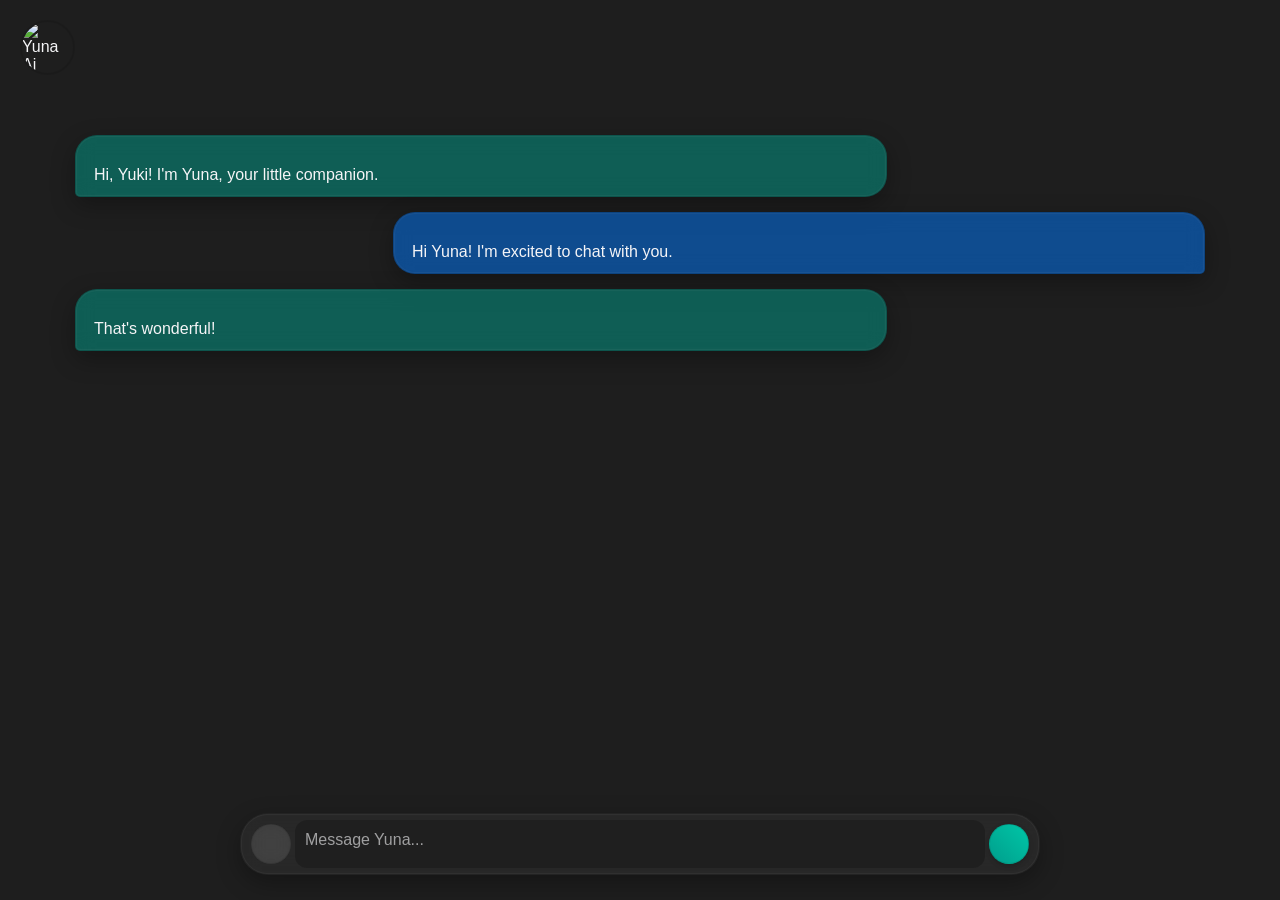
==== commit cf331174: "Add (almost) all basic funcationality + backup 1. Rewrite call UI from scratch 2. Add video input 3." ====
--- a/index.html
+++ b/index.html
@@ -20,8 +20,8 @@
     <link rel="stylesheet" href="/static/css/bootstrap.min.css" rel="preload" as="style" media="all">
     <link rel="stylesheet" href="/static/css/bootstrap-icons.css">
     <link rel="stylesheet" href="/static/css/index.css">
+    <script src="/static/js/history.js" defer></script>
     <script src="/static/js/index.js" defer></script>
-    <script src="/static/js/history.js" defer></script>
     <script src="/static/js/markdown.js" defer></script>
     <script src="/static/js/himitsu.js" defer></script>
     <script>
@@ -61,9 +61,7 @@
         <button class="menu-button" onclick="showCallModal()" aria-label="Call">
             <i class="bi-telephone"></i>
         </button>
-        <button class="menu-button attach-button" aria-label="Attach">
-            <i class="bi-paperclip"></i>
-        </button>
+        <!-- ATTACH BUTTON IS NO LONGER HERE -->
     </div>
 
     <!-- Overlay -->
@@ -85,11 +83,18 @@
     <!-- Input Area -->
     <div class="input-area">
         <div class="input-group">
+            <div class="attach-button-wrapper">
+                 <button class="menu-button attach-button" aria-label="Attach">
+                    <i class="bi-paperclip"></i>
+                </button>
+            </div>
             <textarea type="text" class="form-control" placeholder="Message Yuna..." aria-label="Message Yuna"
-                id="messageInput"></textarea>
-            <button class="btn menu-button send-button" aria-label="Send" onclick="messageManagerInstance.sendMessage()">
-                <i class="bi-send"></i>
-            </button>
+                id="messageInput" rows="1"></textarea>
+            <div class="send-button-wrapper">
+                 <button class="menu-button send-button" aria-label="Send" onclick="messageManagerInstance.sendMessage()">
+                    <i class="bi-send"></i>
+                </button>
+            </div>
         </div>
     </div>
 
@@ -338,7 +343,7 @@
     <div id="historyPanel" class="popup-panel">
         <button class="close-button" onclick="togglePanel('history')">&times;</button>
         <h4 class="mb-4">Chat History</h4>
-        <button id="createChatButton" class="btn btn-sm btn-success mb-2">Create New Chat</button>
+        <button id="createChatButton" class="btn btn-sm btn-success mb-2" onclick="createNewChat()">Create New Chat</button>
         <ul id="chatList" class="list-group">
             <!-- Chats will be dynamically populated here -->
         </ul>
@@ -380,43 +385,65 @@
         </div>
     </div>
 
-    <!-- Updated Call Modal -->
+    <!-- Create Chat Modal -->
+    <div class="modal fade" id="createChatModal" tabindex="-1" aria-labelledby="createChatModalLabel" aria-hidden="true">
+        <div class="modal-dialog modal-dialog-centered">
+            <div class="modal-content">
+                <div class="modal-header">
+                    <h5 class="modal-title" id="createChatModalLabel">Create New Chat</h5>
+                    <button type="button" class="btn-close" data-bs-dismiss="modal" aria-label="Close"></button>
+                </div>
+                <div class="modal-body">
+                    <label for="newChatNameInput" class="form-label">Chat Name</label>
+                    <input type="text" class="form-control" id="newChatNameInput" placeholder="new_chat.json">
+                </div>
+                <div class="modal-footer">
+                    <button type="button" class="btn btn-secondary" data-bs-dismiss="modal">Cancel</button>
+                    <button type="button" class="btn btn-primary" id="confirmCreateChatButton">Create</button>
+                </div>
+            </div>
+        </div>
+    </div>
+
+    <!-- Call Modal -->
     <div class="modal fade" id="callModal" tabindex="-1" aria-labelledby="callModalLabel" aria-hidden="true"
         data-bs-backdrop="static" data-bs-keyboard="false">
         <div class="modal-dialog modal-fullscreen modal-dialog-centered">
             <div class="modal-content modal-custom">
-                <div class="modal-header border-0">
-                    <h5 class="modal-title" id="callModalLabel">Call with Yuna</h5>
-                    <!-- This button will now switch to the audio window -->
-                    <button type="button" class="btn-close" data-bs-dismiss="modal" aria-label="Close"
-                        onclick="switchToAudio()"></button>
-                </div>
-                <div class="call-container" id="callContainer-modal"> <!-- Renamed to avoid conflicts -->
-                    <div class="video-frame">
-                        <img src="/static/img/yuna-girl.webp" alt="Yuna Call" class="w-100 h-100 object-fit-cover">
-                    </div>
-                    <div class="video-frame">
+                <!-- Main container for the call background and overlays -->
+                <div class="call-container" id="callContainer-modal">
+                    <!-- Yuna's video/image as the main background -->
+                    <img src="/static/img/yuna-girl.webp" alt="Yuna Call" class="call-background-image">
+
+                    <!-- Adorable, draggable user video bubble -->
+                    <div id="userVideoFrame" class="video-frame-user">
                         <video id="localVideo" class="w-100 h-100" muted autoplay></video>
                     </div>
-                </div>
-
-                <div id="callStatus" class="call-status-display">
-                    Click the microphone to speak
-                </div>
-
-                <div class="controls-bar">
-                    <button class="control-button" aria-label="Mute/Unmute Microphone"><i class="bi-mic-mute"></i></button>
-                    <button class="control-button" aria-label="Start/Stop Video"><i class="bi-camera-video"></i></button>
-
-                    <!-- The ONE record button for the main modal -->
-                    <button id="recordButton" class="control-button record-button" aria-label="Start Recording">
-                        <i class="bi bi-mic-fill"></i>
-                    </button>
-
-                    <button class="control-button" style="background: #dc3545;" aria-label="End Call"
-                        onclick="callManagerInstance.endCall()">
-                        <i class="bi-telephone-fill"></i>
-                    </button>
+
+                    <!-- Overlay for controls and status -->
+                    <div class="call-overlay">
+                        <div class="controls-bar">
+                            <button class="control-button" aria-label="Mute/Unmute Microphone"><i class="bi-mic"></i></button>
+                            <button class="control-button" aria-label="Start/Stop Video"><i class="bi-camera-video"></i></button>
+
+                            <!-- The main, adorable record button -->
+                            <button id="recordButton" class="control-button record-button" aria-label="Start Recording">
+                                <i class="bi bi-mic-fill"></i>
+                            </button>
+
+                            <button class="control-button end-call-button" aria-label="End Call"
+                                onclick="callManagerInstance.endCall()">
+                                <i class="bi-telephone-fill"></i>
+                            </button>
+                        </div>
+                    </div>
+                </div>
+
+                <!-- Top bar for title and windowing button -->
+                <div class="modal-header border-0 call-top-bar">
+                    <h5 class="modal-title" id="callModalLabel">Yuna</h5>
+                    <button type="button" class="btn-close" data-bs-dismiss="modal" aria-label="Close"
+                        onclick="switchToFloatingVideo()"></button>
                 </div>
             </div>
         </div>
--- a/static/css/index.css
+++ b/static/css/index.css
@@ -1,14 +1,15 @@
 :root {
     --primary-glass: #4DA2FF --bs-btn-active-bg: #009e8c !important;
-    --dark-glass: rgba(40, 40, 40, 0.4);
-    --light-glass: transparent;
-    --light-glass-border: rgba(255, 255, 255, 0.2);
     --dark: #0a0a0a;
     --darker: #000;
     --card: #1E1E1E;
     --yuna: #009e8c;
     --transition-speed: 0.4s;
-    --glass-blur: blur(6px) saturate(200%);
+    --glass-blur: blur(10px) saturate(200%);
+    --dark-glass: rgba(240, 240, 240, 0.2);
+    --light-glass-border: rgba(255, 255, 255, 0.1);
+    --cute-green: rgba(0, 158, 140, 0.5);
+    --cute-blue: rgba(0, 122, 255, 0.5);
 }
 
 *:not(i) {
@@ -18,16 +19,16 @@
 /* Light mode variables */
 @media (prefers-color-scheme: light) {
     :root {
-        --dark-glass: rgba(220, 220, 220, 0.4);
-        --light-glass: rgba(50, 50, 50, 0.2);
-        --light-glass-border: rgba(0, 0, 0, 0.2);
+        --dark-glass: rgba(240, 240, 240, 0.6);
+        --light-glass: rgba(255, 238, 238, 0.13);
+        --light-glass-border: rgba(0, 0, 0, 0.1);
         --dark: #f5f5f7;
         --darker: #ffffff;
         --card: #ffffff;
     }
     body {
         color: #1d1d1f;
-        background: #f5f5f7 !important;
+        /*background: #f5f5f7 !important;*/
     }
     .menu-button {
         color: #1d1d1f !important;
@@ -35,6 +36,9 @@
     #messageInput {
         color: #000 !important;
     }
+    .list-group-item {
+        background: var(--dark-glass);
+    }
 }
 
 @font-face {
@@ -49,7 +53,7 @@
     background: #1E1E1E;
     color: #f5f5f7;
     font-family: 'yukiarimo', sans-serif;
-    background-image: url('/static/img/yuna-girl.webp');
+    /*background-image: url('/static/img/yuna-girl.webp');*/
     background-size: fit;
     background-position: center;
     background-repeat: no-repeat;
@@ -83,7 +87,7 @@
     width: 50px;
     height: 50px;
     border-radius: 50%;
-    background: var(--dark-glass);
+    background: rgba(255, 255, 255, 0.2);
     backdrop-filter: var(--glass-blur);
     -webkit-backdrop-filter: var(--glass-blur);
     border: 1px solid var(--light-glass-border);
@@ -96,11 +100,7 @@
 
 .menu-button:hover {
     transform: scale(1.1);
-    background: rgba(255, 255, 255, 0.2);
-    box-shadow: 0 0 10px rgba(150, 201, 255, 0.055),
-        inset 0 0 5px rgba(255, 255, 255, 0.3);
     transition: transform var(--transition-speed) cubic-bezier(0.25, 1, 0.5, 1),
-        background-color var(--transition-speed) ease,
         box-shadow var(--transition-speed) ease;
 }
 
@@ -113,13 +113,12 @@
     top: 20px;
     left: 20px;
     transition: transform var(--transition-speed);
-    z-index: 1000;
+    z-index: 1050; /* Sits below the sliding panel */
 }
 
 .chat-container {
     max-width: 1200px;
-    margin: 100px auto 120px;
-    /* Increased bottom margin */
+    margin: 100px auto 150px; /* Increased bottom margin for new input */
     padding: 20px;
 }
 
@@ -130,23 +129,23 @@
     border-radius: 22px;
     animation: fadeIn 0.5s ease-out;
     position: relative;
-    backdrop-filter: var(--glass-blur);
-    -webkit-backdrop-filter: var(--glass-blur);
-    border: 1px solid rgba(255, 255, 255, 0.1);
-    box-shadow: 0 0 10px 0px rgba(255, 255, 255, 0.2) inset, 0 0 10px 2px rgba(0, 0, 0, 0.2) inset;
+    background: var(--dark-glass);
+    backdrop-filter: var(--glass-blur);
+    -webkit-backdrop-filter: var(--glass-blur);
+    border: 1px solid var(--light-glass-border);
+    /* Softer outer shadow + inner highlight for 3D glass edge effect */
+    box-shadow: 0 8px 24px rgba(0, 0, 0, 0.3), inset 0 0 1px 1px rgba(255, 255, 255, 0.05);
 }
 
 .message-user {
-    background: rgba(0, 158, 140, 0.8);
-    backdrop-filter: var(--glass-blur);
-    -webkit-backdrop-filter: var(--glass-blur);
+    background: var(--cute-blue);
     margin-left: auto;
     border-radius: 22px 22px 5px 22px;
     white-space: pre-line;
 }
 
 .message-ai {
-    background: rgba(80, 80, 80, 0.4);
+    background: var(--cute-green);
     margin-right: auto;
     border-radius: 22px 22px 22px 5px;
     white-space: pre-line;
@@ -158,11 +157,15 @@
     top: 5px;
     right: 5px;
     background: rgba(0, 0, 0, 0.8);
-    border-radius: 4px;
+    border-radius: 16px;
     padding: 2px;
     gap: 2px;
     flex-wrap: wrap;
     max-width: 120px;
+    background: var(--dark-glass);
+    backdrop-filter: var(--glass-blur);
+    -webkit-backdrop-filter: var(--glass-blur);
+    border: 1px solid var(--light-glass-border);
 }
 
 .message:hover .message-actions {
@@ -217,30 +220,178 @@
     -webkit-backdrop-filter: blur(40px);
     border-radius: 24px;
     border: 1px solid var(--light-glass-border);
+    overflow: hidden;
+}
+
+.call-top-bar {
+    position: absolute;
+    top: 0;
+    left: 0;
+    width: 100%;
+    z-index: 10;
+    background: linear-gradient(to bottom, rgba(0,0,0,0.5), transparent);
 }
 
 .call-container {
-    display: flex;
+    position: absolute;
+    top: 0; left: 0;
     width: 100%;
     height: 100%;
-    position: relative;
-    padding: 20px;
-}
-
-.video-frame {
-    flex: 1;
-    background: var(--dark);
-    border-radius: 15px;
+    display: flex;
+    justify-content: center;
+    align-items: center;
     overflow: hidden;
-    margin: 10px;
-    position: relative;
-}
-
-.video-frame img,
-.video-frame video {
+}
+
+.call-background-image {
     width: 100%;
     height: 100%;
     object-fit: cover;
+    transform: scale(1.05); /* Slightly zoomed in for effect */
+    filter: blur(5px) brightness(0.8);
+}
+
+.video-frame-user {
+    position: absolute;
+    bottom: 140px; /* Position above controls */
+    right: 30px;
+    width: 150px;
+    height: 150px;
+    border-radius: 24px; /* Perfect circle */
+    border: 3px solid rgba(255, 255, 255, 0.3);
+    box-shadow: 0 5px 20px rgba(0,0,0,0.4);
+    overflow: hidden;
+    background: #111;
+    z-index: 5;
+    transition: transform 0.3s ease;
+    cursor: grab;
+}
+.video-frame-user:active {
+    cursor: grabbing;
+    transform: scale(1.05);
+}
+
+.video-frame-user video {
+    width: 100%;
+    height: 100%;
+    object-fit: cover;
+}
+
+.video-frame-user video.flip-horizontal {
+    transform: scaleX(-1);
+}
+
+.call-overlay {
+    position: absolute;
+    bottom: 0;
+    left: 0;
+    width: 100%;
+    padding: 30px;
+    display: flex;
+    flex-direction: column;
+    align-items: center;
+    gap: 20px;
+    z-index: 10;
+    background: linear-gradient(to top, rgba(0,0,0,0.6), transparent);
+}
+
+.controls-bar {
+    position: static; /* No longer absolute */
+    transform: none;
+    padding: 12px;
+    border-radius: 35px; /* Fuller capsule */
+    gap: 12px;
+}
+
+.control-button {
+    width: 55px;
+    height: 55px;
+    font-size: 20px;
+    border: 1px solid var(--light-glass-border);
+    box-shadow: 0 2px 10px rgba(0,0,0,0.2);
+}
+
+.record-button {
+    width: 70px; /* Larger main button */
+    height: 70px;
+    font-size: 28px;
+    background: var(--yuna) !important;
+    position: relative;
+}
+
+.record-button.recording::before {
+    content: '';
+    position: absolute;
+    top: -8px; left: -8px; right: -8px; bottom: -8px;
+    border-radius: 50%;
+    border: 3px solid var(--yuna);
+    animation: pulse 1.5s infinite;
+}
+
+#photoCaptureButton.pending {
+    animation: pulse 1.5s infinite;
+}
+
+.end-call-button {
+    background: #dc3545 !important;
+}
+
+@keyframes pulse {
+    0% { transform: scale(0.95); opacity: 0.7; }
+    70% { transform: scale(1.1); opacity: 0; }
+    100% { transform: scale(0.95); opacity: 0; }
+}
+
+.floating-video-window {
+    position: fixed;
+    bottom: 20px;
+    right: 20px;
+    width: 220px; /* Slightly larger */
+    height: 220px;
+    background: #111;
+    backdrop-filter: var(--glass-blur);
+    -webkit-backdrop-filter: var(--glass-blur);
+    border: 3px solid var(--light-glass-border);
+    border-radius: 24px; /* Rounded square */
+    display: none;
+    z-index: 1060;
+    overflow: hidden;
+    box-shadow: 0 5px 20px rgba(0,0,0,0.4);
+    cursor: grab;
+    display: none;
+    flex-direction: column;
+    justify-content: flex-end;
+}
+
+.floating-video-window.active {
+    display: flex; /* Changed from block */
+}
+
+.floating-video-window video {
+    position: absolute;
+    top: 0;
+    left: 0;
+    width: 100%;
+    height: 100%;
+    object-fit: cover;
+    z-index: 1;
+}
+
+/* New control bar for the floating window */
+.floating-controls {
+    position: relative;
+    z-index: 2;
+    display: flex;
+    justify-content: center;
+    gap: 8px;
+    padding: 8px;
+    background: linear-gradient(to top, rgba(0,0,0,0.7), transparent);
+}
+
+.floating-controls .control-button {
+    width: 35px;
+    height: 35px;
+    font-size: 16px;
 }
 
 .controls-bar {
@@ -263,12 +414,13 @@
     height: 45px;
     border-radius: 50%;
     border: none;
-    background: var(--light-glass);
+    background: var(--dark-glass);
     color: white;
     transition: transform var(--transition-speed), background-color var(--transition-speed);
     display: flex;
     align-items: center;
     justify-content: center;
+
 }
 
 .control-button:hover {
@@ -276,7 +428,7 @@
     background: rgba(255, 255, 255, 0.3);
 }
 
-.diary-card {
+.diary-card, .accordion-body {
     background: var(--dark-glass);
     border-radius: 20px;
     padding: 20px;
@@ -284,26 +436,44 @@
     border: 1px solid var(--light-glass-border);
 }
 
+.accordion-button {
+    background: var(--dark-glass);
+    border: 1px solid var(--light-glass-border);
+    color: #f5f5f7;
+    font-weight: 600;
+    border-radius: 15px;
+    margin-bottom: 10px;
+}
+
+#work-area {
+    resize: horizontal;
+}
+
+/* --- POPUP PANEL ANIMATION FIX --- */
 .popup-panel {
     position: fixed;
     top: 0;
-    right: -100vw;
-    /* Use vw for full viewport width */
+    right: 0;
     width: 100%;
     max-width: 100%;
     height: 100vh;
-    background: rgba(25, 25, 25, 0.5);
-    backdrop-filter: var(--glass-blur);
-    -webkit-backdrop-filter: var(--glass-blur);
-    transition: transform var(--transition-speed) cubic-bezier(0.25, 1, 0.5, 1);
+    background: rgba(25, 25, 25, 0.6); /* Slightly more opaque */
+    backdrop-filter: var(--glass-blur);
+    -webkit-backdrop-filter: var(--glass-blur);
+    transition: transform 0.5s cubic-bezier(0.25, 1, 0.5, 1); /* Slower, bouncier animation */
     padding: 20px;
-    z-index: 1050;
+    z-index: 1060; /* Highest z-index to slide over everything */
     overflow-y: auto;
     border-left: 1px solid var(--light-glass-border);
+    transform: translateX(100%);
+    will-change: transform;
+}
+@media (max-width: 600px) {
+    .popup-panel { max-width: 100%; }
 }
 
 .popup-panel.active {
-    transform: translateX(-100%);
+    transform: translateX(0);
 }
 
 .overlay {
@@ -331,7 +501,6 @@
         opacity: 0;
         transform: translateY(10px);
     }
-
     to {
         opacity: 1;
         transform: translateY(0);
@@ -360,15 +529,6 @@
 
 .floating-audio-window .controls-bar {
     justify-content: flex-end;
-}
-
-.send-button {
-    background: var(--primary-glass);
-    color: white;
-}
-
-.send-button:hover {
-    background: rgba(0, 122, 255, 1);
 }
 
 .close-button {
@@ -520,16 +680,11 @@
 /* Styling for the chat history list */
 #chatList {
     --bs-list-group-bg: transparent;
-    /* Remove default Bootstrap background */
-    --bs-list-group-border-color: transparent;
-    /* Remove default Bootstrap border */
     border-radius: 20px;
     overflow: hidden;
-    /* Ensures child elements respect the border-radius */
 }
 
 .list-group-item {
-    background: var(--dark-glass);
     backdrop-filter: var(--glass-blur);
     -webkit-backdrop-filter: var(--glass-blur);
     color: #f5f5f7;
@@ -540,16 +695,11 @@
     box-shadow: 0 2px 10px rgba(0, 0, 0, 0.2);
     position: relative;
     overflow: hidden;
-    background-color: rgba(255, 255, 255, 0.1);
-}
-
-/* Remove the default separator lines */
+    border: 1px solid var(--light-glass-border);
+}
+
 .list-group-item+.list-group-item {
-    border-top-width: 1px;
-}
-
-.list-group-item:last-child {
-    margin-bottom: 0;
+    border-top-width: 0;
 }
 
 .chat-name {
@@ -563,7 +713,6 @@
     left: 50%;
     width: 200%;
     padding-bottom: 200%;
-    /* Maintain aspect ratio */
     background-image: radial-gradient(circle, rgba(255, 255, 255, 0.25) 0%, rgba(255, 255, 255, 0) 50%);
     border-radius: 50%;
     transform: translate(-50%, -50%) scale(0);
@@ -579,88 +728,87 @@
     transition: transform 0.4s ease-out, opacity 0.4s ease-out;
 }
 
-/* Ensure content is above the pseudo-element */
 .list-group-item>* {
     position: relative;
     z-index: 1;
 }
 
+/* === INPUT AREA REDESIGN === */
 .input-area {
     position: fixed;
     bottom: 0;
     left: 0;
     width: 100%;
-    padding: 8px 10px 30px 10px;
-    z-index: 1000;
-    display: flex;
-    align-items: center;
-    justify-content: center;
-    background: transparent;
-}
-
-.input-area .input-group {
-    width: 100%;
-    display: flex;
-    align-items: center;
-    transition: background-color 0.3s ease;
-    position: fixed;
-    z-index: 1050;
-    overflow-y: auto;
-}
-
-/* Style for when the app is in dark mode */
-body.dark-mode .input-area .input-group {
-    background: rgba(40, 40, 40, 0.7);
+    padding: 15px 10px 25px 10px;
+    z-index: 1000; /* Sits below panels */
+}
+
+.input-group {
+    position: relative;
+    max-width: 800px;
+    margin: 0 auto;
+    display: flex;
+    align-items: flex-end; /* Align buttons to the bottom */
+    background: var(--dark-glass);
+    border-radius: 28px;
+    border: 1px solid var(--light-glass-border);
+    backdrop-filter: var(--glass-blur);
+    -webkit-backdrop-filter: var(--glass-blur);
+    box-shadow: 0 8px 24px rgba(0, 0, 0, 0.3), inset 0 0 1px 1px rgba(255, 255, 255, 0.05);
+    padding: 6px;
+    background-color: rgba(50, 50, 50, 0.5);
+}
+
+.attach-button-wrapper, .send-button-wrapper {
+    flex-shrink: 0;
+    padding: 4px;
 }
 
 #messageInput {
     flex-grow: 1;
-    /* Allow it to take up the remaining space */
     border: none;
     background: transparent;
-    color: #000;
-    /* Black text for light mode */
-    font-size: 17px;
-    padding: 8px 12px;
+    color: #f5f5f7;
+    font-size: 16px;
+    padding: 8px 10px;
     outline: none;
-    backdrop-filter: var(--glass-blur);
-    -webkit-backdrop-filter: var(--glass-blur);
-}
-
-body.dark-mode #messageInput {
-    color: #fff;
-}
-
-/* Placeholder text color */
+    resize: none;
+    line-height: 24px;
+    box-shadow: none !important;
+    min-height: 48px;
+    max-height: 128px; /* Approx 5 lines (5 * 24px + padding) */
+    overflow-y: auto;
+}
+
 #messageInput::placeholder {
-    color: #8e8e93;
+    color: rgba(245, 245, 247, 0.6);
+}
+
+.attach-button {
+    width: 40px !important;
+    height: 40px !important;
+    background: rgba(255, 255, 255, 0.1) !important;
+    font-size: 18px;
+}
+
+.attach-button.has-attachments {
+    background: var(--yuna) !important;
+    color: white;
 }
 
 .send-button {
-    width: 38px;
-    border-radius: 50%;
-    background: rgba(0, 0, 0, 0.2) !important;
-    color: #333;
-    border: none;
-    transition: transform 0.2s ease, background-color 0.2s ease;
-    flex-shrink: 0;
-    border-top-right-radius: 50% !important;
-    border-bottom-right-radius: 50% !important;
-    border-top-left-radius: 50% !important;
-    border-bottom-left-radius: 50% !important;
-    backdrop-filter: var(--glass-blur);
-    -webkit-backdrop-filter: var(--glass-blur);
-}
-
-.send-button.visible {
-    transform: scale(1);
-    opacity: 1;
-}
-
-.send-button i {
-    font-size: 16px;
-    margin-left: 2px;
-}
+    width: 40px !important;
+    height: 40px !important;
+    background: var(--yuna) !important;
+    background-image: linear-gradient(45deg, var(--yuna), #00c6a7) !important;
+    color: white;
+    box-shadow: 0 2px 5px rgba(0,0,0,0.2);
+}
+
+.send-button i, .attach-button i {
+    font-size: 20px;
+}
+/* === END INPUT AREA REDESIGN === */
 
 /* Text file styling */
 .message-text-file {
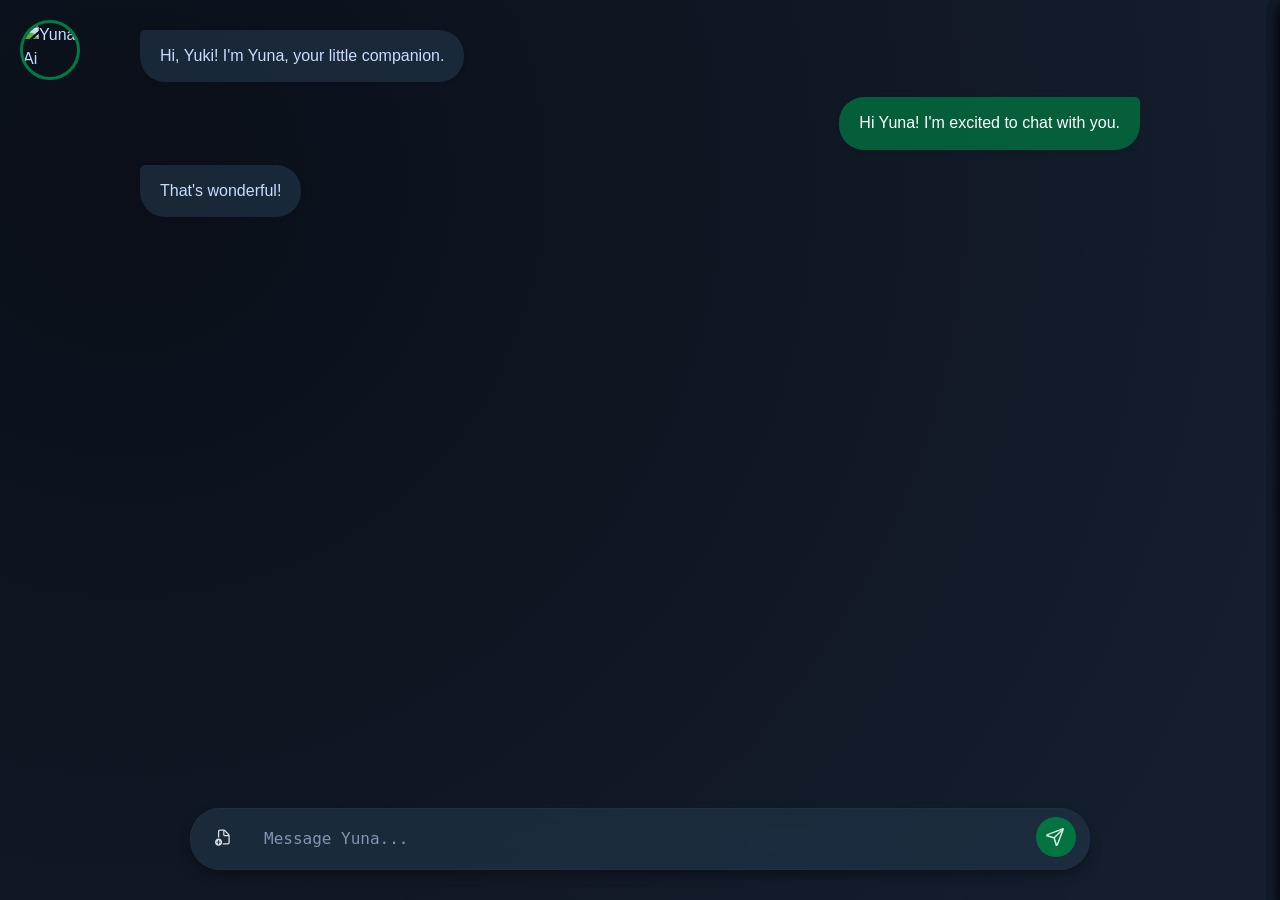
==== commit d28d92a9: "Preparation for official update - Extension support removed - Bootstrap removed for an upcoming fram" ====
--- a/index.html
+++ b/index.html
@@ -17,20 +17,19 @@
     </script>
     <link rel="icon" type="image/jpeg" sizes="60x60" href="/static/img/yuna-ai.png">
     <link rel="manifest" href="/static/manifest.json">
-    <link rel="stylesheet" href="/static/css/bootstrap.min.css" rel="preload" as="style" media="all">
-    <link rel="stylesheet" href="/static/css/bootstrap-icons.css">
     <link rel="stylesheet" href="/static/css/index.css">
     <script src="/static/js/history.js" defer></script>
     <script src="/static/js/index.js" defer></script>
-    <script src="/static/js/markdown.js" defer></script>
     <script src="/static/js/himitsu.js" defer></script>
+    <script src="/static/js/hanasu.js" defer></script>
     <script>
         if ('serviceWorker' in navigator) {
             window.addEventListener('load', function () {
                 navigator.serviceWorker.register('/static/sw.js', {
                     scope: '/'
                 }).then(function (registration) {
-                    console.log('ServiceWorker registration successful with scope: ', registration.scope);
+                    console.log('ServiceWorker registration successful with scope: ', registration
+                        .scope);
                 }).catch(function (err) {
                     console.log('ServiceWorker registration failed: ', err);
                     // Don't show error to user, just log it
@@ -40,6 +39,8 @@
                 });
             });
         }
+
+        const $ = id => document.getElementById(id);
     </script>
 </head>
 
@@ -47,21 +48,68 @@
     <!-- Yuna Avatar -->
     <img src="/static/img/yuna-ai.png" class="yuna-avatar" alt="Yuna Ai" onclick="toggleFloatingMenu()">
 
-    <!-- Top Menu -->
-    <div class="top-menu" id="floatingMenu">
+    <!-- Top Menu - Added classy-surface -->
+    <div class="top-menu glassy-surface" id="floatingMenu">
         <button class="menu-button" onclick="togglePanel('kanojo')" aria-label="Kanojo">
-            <i class="bi-person"></i>
-        </button>
-        <button class="menu-button" onclick="togglePanel('history')" aria-label="History">
-            <i class="bi-clock-history"></i>
+            <svg version="1.1" xmlns="http://www.w3.org/2000/svg" xmlns:xlink="http://www.w3.org/1999/xlink"
+                viewBox="0 0 7.30469 7.15332" width="1em" height="1em">
+                <g>
+                    <rect height="7.15332" opacity="0" width="7.30469" x="0" y="0"></rect>
+                    <path
+                        d="M1.00586 7.14844L5.73242 7.14844C6.41602 7.14844 6.73828 6.94824 6.73828 6.50879C6.73828 5.50293 5.46875 4.0332 3.36914 4.0332C1.27441 4.0332 0 5.50293 0 6.50879C0 6.94824 0.327148 7.14844 1.00586 7.14844ZM0.786133 6.48926C0.732422 6.48926 0.703125 6.47461 0.703125 6.4209C0.703125 5.84961 1.64062 4.69238 3.36914 4.69238C5.09766 4.69238 6.03516 5.84961 6.03516 6.4209C6.03516 6.47461 6.00586 6.48926 5.95215 6.48926ZM3.36914 3.58398C4.29199 3.58398 5.04883 2.75879 5.04883 1.76758C5.04883 0.776367 4.30176 0 3.36914 0C2.44629 0 1.68945 0.791016 1.68945 1.77734C1.68945 2.76367 2.45117 3.58398 3.36914 3.58398ZM3.36914 2.92969C2.85156 2.92969 2.39258 2.41699 2.39258 1.77734C2.39258 1.1377 2.83691 0.65918 3.36914 0.65918C3.90625 0.65918 4.3457 1.12793 4.3457 1.76758C4.3457 2.40723 3.89648 2.92969 3.36914 2.92969Z"
+                        fill="black" fill-opacity="0.85"></path>
+                </g>
+            </svg>
         </button>
         <button class="menu-button" onclick="togglePanel('himitsu')" aria-label="Himitsu">
-            <i class="bi-star"></i>
+            <svg version="1.1" xmlns="http://www.w3.org/2000/svg" xmlns:xlink="http://www.w3.org/1999/xlink"
+                viewBox="0 0 9.16037 8.77441" width="1em" height="1em">
+                <g>
+                    <rect height="8.77441" opacity="0" width="9.16037" x="0" y="0"></rect>
+                    <path
+                        d="M1.64561 8.13965C1.82628 8.27637 2.046 8.22266 2.30968 8.03223L4.29698 6.57227L6.28917 8.03223C6.54796 8.22266 6.76768 8.27637 6.94835 8.13965C7.12413 8.00781 7.15831 7.7832 7.05089 7.48047L6.26475 5.1416L8.27159 3.70117C8.53526 3.52051 8.64757 3.32031 8.57432 3.10547C8.50597 2.90039 8.30089 2.79785 7.97862 2.80273L5.51768 2.82227L4.77061 0.46875C4.67296 0.161133 4.52159-8.88178e-16 4.29698-8.88178e-16C4.07725-8.88178e-16 3.92589 0.161133 3.82335 0.46875L3.07628 2.82227L0.61534 2.80273C0.293075 2.79785 0.0928794 2.90039 0.0196372 3.10547C-0.0487222 3.32031 0.0635825 3.52051 0.322372 3.70117L2.32921 5.1416L1.54307 7.48047C1.43565 7.7832 1.46983 8.00781 1.64561 8.13965ZM2.28526 7.26562C2.28038 7.25586 2.28038 7.25098 2.28526 7.23145L3.03233 5.12207C3.08604 4.96094 3.05675 4.83398 2.91026 4.73145L1.06456 3.47168C1.04991 3.45703 1.04503 3.45215 1.04991 3.44238C1.05479 3.43262 1.05968 3.43262 1.07921 3.43262L3.31554 3.48145C3.48643 3.48633 3.59386 3.41797 3.64757 3.24707L4.27745 1.10352C4.28233 1.08398 4.28722 1.0791 4.29698 1.0791C4.30675 1.0791 4.31163 1.08398 4.31651 1.10352L4.94639 3.24707C5.00011 3.41797 5.11241 3.48633 5.28331 3.48145L7.51475 3.43262C7.53429 3.43262 7.53917 3.43262 7.54405 3.44238C7.54893 3.45215 7.54405 3.45703 7.5294 3.47168L5.6837 4.73145C5.53722 4.83398 5.50792 4.96094 5.56651 5.12207L6.3087 7.23145C6.31358 7.25098 6.31358 7.25586 6.3087 7.26562C6.30382 7.27539 6.29405 7.26562 6.2794 7.25586L4.50694 5.89355C4.37511 5.78613 4.22374 5.78613 4.08702 5.89355L2.31944 7.25586C2.30479 7.26562 2.29503 7.27539 2.28526 7.26562Z"
+                        fill="black" fill-opacity="0.85"></path>
+                </g>
+            </svg>
+        </button>
+        <button class="menu-button" onclick="togglePanel('yunaSearch')" aria-label="Search">
+            <svg xmlns="http://www.w3.org/2000/svg" width="1em" height="1em" fill="currentColor" viewBox="0 0 16 16">
+                <path
+                    d="M11.742 10.344a6.5 6.5 0 1 0-1.397 1.398h-.001q.044.06.098.115l3.85 3.85a1 1 0 0 0 1.415-1.414l-3.85-3.85a1 1 0 0 0-.115-.1zM12 6.5a5.5 5.5 0 1 1-11 0 5.5 5.5 0 0 1 11 0" />
+            </svg>
+        </button>
+        <button class="menu-button" onclick="togglePanel('hanasuReader')" aria-label="Hanasu Reader">
+            <svg version="1.1" xmlns="http://www.w3.org/2000/svg" xmlns:xlink="http://www.w3.org/1999/xlink"
+                viewBox="0 0 8.77441 9.73338" width="1em" height="1em">
+                 <g>
+                     
+                    <rect height="9.73338" opacity="0" width="8.77441" x="0" y="0" />
+                     
+                    <path
+                        d="M7.63672 2.44725L7.63672 8.05272C7.63672 8.88768 7.23145 9.29784 6.41113 9.29784L3.7624 9.29784C4.37437 9.19924 5.01815 9.05516 5.76172 8.83397C6.57715 8.58007 6.92383 8.05761 6.92383 7.11034L6.92383 1.63671C6.92383 1.50496 6.91461 1.38032 6.89494 1.26468C7.39139 1.40683 7.63672 1.80142 7.63672 2.44725Z"
+                        fill="white" fill-opacity="0.85" />
+                     
+                    <path
+                        d="M0.571289 7.90624C0.571289 8.62401 1.00586 8.98534 1.77246 8.93651C3.05176 8.85839 4.10645 8.73143 5.5957 8.2871C6.15723 8.1162 6.35254 7.81835 6.35254 7.11034L6.35254 1.63671C6.35254 0.821278 5.92773 0.420887 5.13672 0.6162C4.10645 0.865223 3.05176 1.06542 1.65039 1.15819C1.00586 1.20702 0.571289 1.57811 0.571289 2.31542ZM1.27441 7.77929L1.27441 2.29589C1.27441 1.98339 1.46973 1.87108 1.7334 1.85155C3.06641 1.76854 4.0918 1.56835 5.09766 1.32421C5.44922 1.23632 5.64941 1.42675 5.64941 1.76854L5.64941 7.08104C5.64941 7.43261 5.55176 7.58397 5.26855 7.6621C4.0918 8.02831 3.06641 8.15526 1.80176 8.2285C1.46973 8.24804 1.27441 8.0869 1.27441 7.77929Z"
+                        fill="white" fill-opacity="0.85" />
+                     
+                    <path
+                        d="M2.06543 3.19432C3.1543 3.11132 4.00391 2.9453 4.86328 2.74999C5.05859 2.70604 5.10254 2.60839 5.10254 2.48632C5.10254 2.35448 5 2.24218 4.80957 2.28612C4.00391 2.47167 3.1543 2.6328 2.06543 2.71581C1.89941 2.73046 1.82129 2.833 1.82129 2.95995C1.82129 3.09667 1.92383 3.20409 2.06543 3.19432ZM2.06543 4.3955C3.1543 4.31249 4.00391 4.15136 4.86328 3.95604C5.05859 3.9121 5.10254 3.80956 5.10254 3.69237C5.10254 3.56054 5 3.44823 4.80957 3.48729C4.00391 3.67284 3.1543 3.83886 2.06543 3.92186C1.89941 3.93651 1.82129 4.03905 1.82129 4.166C1.82129 4.30272 1.92383 4.40526 2.06543 4.3955ZM2.06543 5.60155C3.1543 5.51854 4.00391 5.35741 4.86328 5.1621C5.05859 5.11327 5.10254 5.01561 5.10254 4.89843C5.10254 4.76659 5 4.6494 4.80957 4.69335C4.00391 4.87889 3.1543 5.04003 2.06543 5.12304C1.89941 5.13768 1.82129 5.24511 1.82129 5.37206C1.82129 5.50878 1.92383 5.61132 2.06543 5.60155ZM2.06543 6.80272C2.71484 6.75878 3.12988 6.70018 3.52051 6.63182C3.66211 6.60253 3.73535 6.49022 3.73535 6.3828C3.73535 6.25097 3.63281 6.12889 3.4375 6.16796C3.10059 6.22655 2.7002 6.28514 2.06543 6.32421C1.89941 6.33886 1.82129 6.44139 1.82129 6.57323C1.82129 6.70995 1.92383 6.81249 2.06543 6.80272Z"
+                        fill="white" fill-opacity="0.85" />
+                     </g>
+            </svg>
         </button>
         <button class="menu-button" onclick="showCallModal()" aria-label="Call">
-            <i class="bi-telephone"></i>
+            <svg version="1.1" xmlns="http://www.w3.org/2000/svg" xmlns:xlink="http://www.w3.org/1999/xlink"
+                viewBox="0 0 8.18359 7.61261" width="1em" height="1em">
+                <g>
+                    <rect height="7.61261" opacity="0" width="8.18359" x="0" y="0"></rect>
+                    <path
+                        d="M5.6543 7.61246C6.35254 7.61246 6.79199 7.43179 7.17773 6.98257C7.21191 6.94839 7.24609 6.90933 7.28027 6.87027C7.50977 6.61148 7.61719 6.35757 7.61719 6.11343C7.61719 5.82535 7.44141 5.53726 7.0752 5.28336L6.10352 4.61929C5.7959 4.40445 5.54199 4.39957 5.15625 4.58511L4.56543 4.8732C4.46289 4.92691 4.36523 4.92691 4.26758 4.85855C4.10156 4.75113 3.65234 4.38492 3.39355 4.12613C3.13477 3.86734 2.84668 3.52066 2.71484 3.29117C2.6709 3.21304 2.67578 3.14468 2.74414 3.04214L3.08105 2.50992C3.23242 2.27554 3.29102 1.92886 3.08105 1.63101L2.31934 0.542145C2.06543 0.175934 1.79199 0.0050354 1.49902 0.000152588C1.25488-0.00473022 1.00098 0.107574 0.742188 0.337067C0.703125 0.366364 0.668945 0.400543 0.629883 0.434723C0.185547 0.825348 0 1.25992 0 1.95816C0 3.06656 0.664062 4.42398 1.92871 5.68863C3.18359 6.94351 4.5459 7.61246 5.6543 7.61246ZM5.65918 6.95328C4.68262 6.97281 3.41309 6.21597 2.42676 5.23453C1.44043 4.25308 0.639648 2.92984 0.664062 1.95328C0.673828 1.53824 0.820312 1.18668 1.11328 0.937653C1.14258 0.913239 1.16699 0.893707 1.19141 0.869293C1.28906 0.791168 1.40137 0.74234 1.50391 0.74234C1.61133 0.74234 1.7041 0.781403 1.77734 0.888824L2.45605 1.91422C2.51953 2.00211 2.51465 2.08023 2.43652 2.2023L2.06055 2.81265C1.875 3.11539 1.90918 3.33023 2.09961 3.57437C2.33887 3.88687 2.68555 4.32144 2.94922 4.57535C3.20801 4.83414 3.72559 5.28336 3.99414 5.48355C4.23828 5.66422 4.44824 5.70328 4.84375 5.51773L5.4834 5.21011C5.61523 5.15152 5.71777 5.17105 5.83008 5.23941L6.72363 5.84C6.83105 5.90836 6.87012 6.00113 6.87012 6.10855C6.87012 6.21109 6.82129 6.32339 6.74316 6.42105C6.71875 6.45035 6.69922 6.47476 6.67969 6.49918C6.43066 6.79703 6.07422 6.94351 5.65918 6.95328Z"
+                        fill="black" fill-opacity="0.85"></path>
+                </g>
+            </svg>
         </button>
-        <!-- ATTACH BUTTON IS NO LONGER HERE -->
     </div>
 
     <!-- Overlay -->
@@ -80,72 +128,121 @@
         </div>
     </div>
 
-    <!-- Input Area -->
+    <!-- Input Area - Added glassy-surface -->
     <div class="input-area">
-        <div class="input-group">
+        <div class="input-group glassy-surface">
             <div class="attach-button-wrapper">
-                 <button class="menu-button attach-button" aria-label="Attach">
-                    <i class="bi-paperclip"></i>
+                <button class="menu-button attach-button" aria-label="Attach">
+                    <svg version="1.1" xmlns="http://www.w3.org/2000/svg" xmlns:xlink="http://www.w3.org/1999/xlink"
+                        viewBox="0 0 22.1191 21.5918" width="1em" height="1em">
+                        <g>
+                            <rect height="21.5918" opacity="0" width="22.1191" x="0" y="0"></rect>
+                            <path
+                                d="M12.5391 3.34961L16.5918 7.49023C17.2656 8.18359 17.3828 8.65234 17.3828 9.72656L17.3828 16.5332C17.3828 18.1934 16.5625 19.0234 14.9219 19.0234L9.46744 19.0234C9.72392 18.5916 9.91434 18.1182 10.0256 17.6172L14.8535 17.6172C15.5859 17.6172 15.9668 17.2168 15.9668 16.5137L15.9668 9.84375L11.7285 9.84375C10.7129 9.84375 10.1953 9.32617 10.1953 8.31055L10.1953 3.96484L6.9043 3.96484C6.16211 3.96484 5.78125 4.36523 5.78125 5.06836L5.78125 11.4812C5.55243 11.4427 5.31708 11.4258 5.07812 11.4258C4.83917 11.4258 4.60382 11.4427 4.375 11.4812L4.375 5.04883C4.375 3.38867 5.18555 2.55859 6.82617 2.55859L10.4395 2.55859C11.377 2.55859 11.9043 2.69531 12.5391 3.34961ZM11.5039 8.13477C11.5039 8.4082 11.6211 8.52539 11.8945 8.52539L15.7031 8.52539L11.5039 4.22852Z"
+                                fill="black" fill-opacity="0.85"></path>
+                            <path
+                                d="M9.01367 16.5039C9.01367 18.6621 7.20703 20.4492 5.07812 20.4492C2.91992 20.4492 1.14258 18.6719 1.14258 16.5039C1.14258 14.3457 2.91992 12.5684 5.07812 12.5684C7.23633 12.5684 9.01367 14.3457 9.01367 16.5039ZM4.57031 14.5703L4.57031 16.0059L3.13477 16.0059C2.83203 16.0059 2.62695 16.2012 2.62695 16.5039C2.62695 16.8164 2.83203 17.0117 3.13477 17.0117L4.57031 17.0117L4.57031 18.4473C4.57031 18.75 4.77539 18.9551 5.07812 18.9551C5.38086 18.9551 5.58594 18.75 5.58594 18.4473L5.58594 17.0117L7.02148 17.0117C7.32422 17.0117 7.5293 16.8164 7.5293 16.5039C7.5293 16.2012 7.32422 16.0059 7.02148 16.0059L5.58594 16.0059L5.58594 14.5703C5.58594 14.2676 5.38086 14.0625 5.07812 14.0625C4.77539 14.0625 4.57031 14.2676 4.57031 14.5703Z"
+                                fill="black" fill-opacity="0.85"></path>
+                        </g>
+                    </svg>
                 </button>
             </div>
-            <textarea type="text" class="form-control" placeholder="Message Yuna..." aria-label="Message Yuna"
-                id="messageInput" rows="1"></textarea>
+            <textarea class="form-control" placeholder="Message Yuna..." aria-label="Message Yuna" id="messageInput"
+                rows="1"></textarea>
             <div class="send-button-wrapper">
-                 <button class="menu-button send-button" aria-label="Send" onclick="messageManagerInstance.sendMessage()">
-                    <i class="bi-send"></i>
+                <button class="menu-button send-button" aria-label="Send"
+                    onclick="messageManagerInstance.sendMessage()">
+                    <svg version="1.1" xmlns="http://www.w3.org/2000/svg" xmlns:xlink="http://www.w3.org/1999/xlink"
+                        viewBox="0 0 17.3438 17.0801" width="1em" height="1em">
+                        <g>
+                            <rect height="17.0801" opacity="0" width="17.3438" x="0" y="0"></rect>
+                            <path
+                                d="M9.6582 17.0801C10.2637 17.0801 10.6836 16.5527 10.9961 15.7617L15.957 2.80273C16.1133 2.40234 16.2012 2.05078 16.2012 1.75781C16.2012 1.2207 15.8594 0.878906 15.3223 0.878906C15.0293 0.878906 14.6777 0.966797 14.2871 1.12305L1.24023 6.12305C0.556641 6.38672 0 6.81641 0 7.42188C0 8.20312 0.605469 8.44727 1.37695 8.68164L6.80664 10.2832L8.38867 15.625C8.62305 16.4453 8.87695 17.0801 9.6582 17.0801ZM7.19727 8.95508L2.06055 7.36328C1.99219 7.34375 1.97266 7.31445 1.97266 7.28516C1.97266 7.24609 1.98242 7.2168 2.06055 7.1875L11.7773 3.51562C12.4707 3.25195 13.1348 2.91016 13.8086 2.59766C13.2227 3.07617 12.5293 3.62305 12.0508 4.10156ZM9.80469 15.127C9.76562 15.127 9.74609 15.0879 9.7168 15.0195L8.125 9.88281L12.9785 5.03906C13.4668 4.55078 14.0234 3.84766 14.4922 3.25195C14.1797 3.92578 13.8281 4.59961 13.5645 5.3125L9.89258 15.0195C9.86328 15.0977 9.84375 15.127 9.80469 15.127Z"
+                                fill="black" fill-opacity="0.85"></path>
+                        </g>
+                    </svg>
                 </button>
             </div>
         </div>
     </div>
 
     <!-- Sliding Panels -->
-    <!-- Kanojo Panel -->
-    <div id="kanojoPanel" class="popup-panel">
+    <!-- Kanojo Panel - Added glassy-surface -->
+    <div id="kanojoPanel" class="popup-panel glassy-surface">
         <button class="close-button" onclick="togglePanel('kanojo')">&times;</button>
         <h4 class="mb-4">Yuna Customization</h4>
-        <div class="diary-card accordion" id="kanojoAccordion">
-            <!-- Profile and Personality Section -->
+        <div class="diary-card glassy-surface accordion" id="kanojoAccordion">
+            <!-- Profile Section -->
             <div class="accordion-item">
                 <h2 class="accordion-header">
                     <button class="accordion-button" type="button" data-bs-toggle="collapse"
-                        data-bs-target="#profilePersonalityCollapse">
-                        Profile & Personality
+                        data-bs-target="#profileCollapse">
+                        Profile
                     </button>
                 </h2>
-                <div id="profilePersonalityCollapse" class="accordion-collapse collapse show"
-                    data-bs-parent="#kanojoAccordion">
+                <div id="profileCollapse" class="accordion-collapse collapse show" data-bs-parent="#kanojoAccordion">
                     <div class="accordion-body">
-                        <!-- Kanojo Manager -->
-                        <div class="mb-3">
-                            <h5 class="card-title">Kanojo Management</h5>
-                            <div class="mb-3">
-                                <label for="kanojoSelect" class="form-label">Select Kanojo</label>
-                                <select class="form-select" id="kanojoSelect">
-                                    <option value="Yuna">Yuna</option>
-                                </select>
-                            </div>
-                            <div class="mb-3">
-                                <button type="button" class="btn btn-secondary" id="renameKanojo">Rename</button>
-                                <button type="button" class="btn btn-secondary" id="deleteKanojo">Delete</button>
-                            </div>
-                            <div class="mb-3">
-                                <button type="button" class="btn btn-primary" id="exportKanojos">Export All</button>
-                                <button type="button" class="btn btn-primary" id="importKanojos">Import All</button>
-                            </div>
-                            <div class="mb-3">
-                                <button type="button" class="btn btn-primary" id="exportSingleKanojo">Export</button>
-                                <button type="button" class="btn btn-primary" data-bs-toggle="modal"
-                                    data-bs-target="#fileModal">Import</button>
-                            </div>
-                        </div>
-
                         <div class="mb-3">
                             <label for="kanojoMemory" class="form-label">Memory</label>
-                            <textarea class="form-control" id="kanojoMemory" style="height: 100px"></textarea>
+                            <textarea class="form-control" id="kanojoMemory" style="height: 100px"
+                                placeholder="Memories and context..."></textarea>
                         </div>
                         <div class="mb-3">
-                            <label for="kanojoCharacter" class="form-label">Character</label>
-                            <textarea class="form-control" id="kanojoCharacter" style="height: 100px"></textarea>
+                            <label for="kanojoShujinko" class="form-label">Shujinko (You)</label>
+                            <textarea class="form-control" id="kanojoShujinko" style="height: 100px"
+                                placeholder="Your character description..."></textarea>
+                        </div>
+                        <div class="mb-3">
+                            <label for="kanojoAibo" class="form-label">Aibo (AI Partner)</label>
+                            <textarea class="form-control" id="kanojoAibo" style="height: 100px"
+                                placeholder="AI character description..."></textarea>
+                        </div>
+                    </div>
+                </div>
+            </div>
+
+            <!-- LoliConnect Section -->
+            <div class="accordion-item">
+                <h2 class="accordion-header">
+                    <button class="accordion-button collapsed" type="button" data-bs-toggle="collapse"
+                        data-bs-target="#loliConnectCollapse">
+                        LoliConnect
+                    </button>
+                </h2>
+                <div id="loliConnectCollapse" class="accordion-collapse collapse" data-bs-parent="#kanojoAccordion">
+                    <div class="accordion-body">
+                        <p class="text-muted mb-3">Few-shot prompting system for specialized tasks</p>
+
+                        <div class="mb-3">
+                            <label for="loliConnectPreset" class="form-label">Preset</label>
+                            <select class="form-select" id="loliConnectPreset"
+                                onchange="loliConnectManager.loadPreset(this.value)">
+                                <option value="">Custom</option>
+                                <option value="translator">Translator</option>
+                                <option value="summarizer">Summarizer</option>
+                                <option value="coder">Code Helper</option>
+                                <option value="researcher">Researcher</option>
+                            </select>
+                        </div>
+
+                        <div class="mb-3">
+                            <label for="loliConnectPreprompt" class="form-label">Preprompt</label>
+                            <textarea class="form-control" id="loliConnectPreprompt" rows="4"
+                                placeholder="Enter few-shot examples or instructions..."></textarea>
+                        </div>
+
+                        <div class="mb-3">
+                            <label for="loliConnectInput" class="form-label">Input</label>
+                            <textarea class="form-control" id="loliConnectInput" rows="3"
+                                placeholder="Enter your query..."></textarea>
+                        </div>
+
+                        <button class="btn liquid-button w-100" onclick="loliConnectManager.execute()">Execute</button>
+
+                        <div class="mt-3">
+                            <label for="loliConnectOutput" class="form-label">Output</label>
+                            <textarea class="form-control" id="loliConnectOutput" rows="6" readonly
+                                placeholder="Result will appear here..."></textarea>
                         </div>
                     </div>
                 </div>
@@ -200,7 +297,7 @@
                 </div>
             </div>
 
-            <!-- Advanced Config Section -->
+            <!-- Advanced Config Section - KEEP AS IS -->
             <div class="accordion-item">
                 <h2 class="accordion-header">
                     <button class="accordion-button collapsed" type="button" data-bs-toggle="collapse"
@@ -313,10 +410,36 @@
                                 </div>
                             </div>
                         </div>
-                        <button class="btn btn-secondary mt-3" onclick="saveAdvancedConfig()">Save Config</button>
+                        <button class="btn liquid-button mt-3" onclick="saveAdvancedConfig()">Save Config</button>
                     </div>
                 </div>
             </div>
+        </div>
+    </div>
+
+    <!-- Yuna Search Panel -->
+    <div id="yunaSearchPanel" class="popup-panel glassy-surface">
+        <button class="close-button" onclick="togglePanel('yunaSearch')">&times;</button>
+        <h4 class="mb-4">Yuna Search</h4>
+
+        <div class="diary-card glassy-surface mb-3">
+            <div class="search-input-wrapper">
+                <input type="text" class="form-control" id="yunaSearchInput"
+                    placeholder="Search the web with Kagi..." />
+                <!-- Suggestions will be injected here by JS -->
+                <button class="btn liquid-button mt-2 w-100" onclick="yunaSearchManager.search()">
+                    <svg xmlns="http://www.w3.org/2000/svg" width="1em" height="1em" fill="currentColor"
+                        viewBox="0 0 16 16">
+                        <path
+                            d="M11.742 10.344a6.5 6.5 0 1 0-1.397 1.398h-.001q.044.06.098.115l3.85 3.85a1 1 0 0 0 1.415-1.414l-3.85-3.85a1 1 0 0 0-.115-.1zM12 6.5a5.5 5.5 0 1 1-11 0 5.5 5.5 0 0 1 11 0" />
+                    </svg>
+                    Search
+                </button>
+            </div>
+        </div>
+
+        <div id="yunaSearchResults" class="search-results-container">
+            <!-- Results will be injected here -->
         </div>
     </div>
 
@@ -326,80 +449,297 @@
             <div class="modal-content">
                 <div class="modal-header">
                     <h5 class="modal-title" id="fileModalLabel">Import Kanojo</h5>
-                    <button type="button" class="btn-close" data-bs-dismiss="modal" aria-label="Close"></button>
+                    <button type="button" class="btn-close" data-bs-dismiss="modal" aria-label="Close"><svg
+                            version="1.1" xmlns="http://www.w3.org/2000/svg" xmlns:xlink="http://www.w3.org/1999/xlink"
+                            viewBox="0 0 8.45215 7.88574" width="1em" height="1em">
+                             <g>
+                                 
+                                <rect height="7.88574" opacity="0" width="8.45215" x="0" y="0" />
+                                 
+                                <path
+                                    d="M3.94043 7.88086C6.11816 7.88086 7.88574 6.11816 7.88574 3.94043C7.88574 1.7627 6.11816 0 3.94043 0C1.76758 0 0 1.7627 0 3.94043C0 6.11816 1.76758 7.88086 3.94043 7.88086ZM3.94043 7.13867C2.17285 7.13867 0.74707 5.70801 0.74707 3.94043C0.74707 2.17285 2.17285 0.742188 3.94043 0.742188C5.70801 0.742188 7.13867 2.17285 7.13867 3.94043C7.13867 5.70801 5.70801 7.13867 3.94043 7.13867Z"
+                                    fill="white" fill-opacity="0.85" />
+                                 
+                                <path
+                                    d="M2.78809 5.69824C2.92969 5.69824 3.00293 5.6543 3.11523 5.49805L3.91113 4.38477L3.92578 4.38477L4.72168 5.49805C4.83398 5.6543 4.91211 5.69824 5.04883 5.69824C5.24414 5.69824 5.39062 5.57129 5.39062 5.38574C5.39062 5.29785 5.36621 5.22949 5.30762 5.15625L4.36035 3.89648L5.3125 2.62695C5.37598 2.54883 5.40039 2.48047 5.40039 2.39746C5.40039 2.22656 5.25391 2.09473 5.06836 2.09473C4.93164 2.09473 4.84863 2.13867 4.75098 2.28516L3.98926 3.40332L3.96973 3.40332L3.18359 2.28027C3.08594 2.13867 3.00293 2.09473 2.85645 2.09473C2.6709 2.09473 2.51465 2.23633 2.51465 2.41211C2.51465 2.50977 2.53906 2.57324 2.60742 2.66602L3.50586 3.87207L2.54395 5.17578C2.48535 5.25391 2.46582 5.3125 2.46582 5.40039C2.46582 5.57129 2.60742 5.69824 2.78809 5.69824Z"
+                                    fill="white" fill-opacity="0.85" />
+                                 </g>
+                        </svg></button>
                 </div>
                 <div class="modal-body">
                     <input type="file" id="fileInput" accept=".json">
                 </div>
                 <div class="modal-footer">
                     <button type="button" class="btn btn-secondary" data-bs-dismiss="modal">Close</button>
-                    <button type="button" class="btn btn-primary" id="fileSubmit">Submit</button>
-                </div>
-            </div>
-        </div>
-    </div>
-
-    <!-- History Panel -->
-    <div id="historyPanel" class="popup-panel">
+                    <button type="button" class="btn liquid-button" id="fileSubmit">Submit</button>
+                </div>
+            </div>
+        </div>
+    </div>
+
+    <!-- History Panel - Added glassy-surface -->
+    <div id="historyPanel" class="popup-panel glassy-surface">
         <button class="close-button" onclick="togglePanel('history')">&times;</button>
         <h4 class="mb-4">Chat History</h4>
-        <button id="createChatButton" class="btn btn-sm btn-success mb-2" onclick="createNewChat()">Create New Chat</button>
+        <button id="createChatButton" class="btn liquid-button mb-2" onclick="createNewChat()">
+            <svg xmlns="http://www.w3.org/2000/svg" width="1em" height="1em" fill="currentColor"
+                class="bi bi-chat-heart" viewBox="0 0 16 16">
+                <path
+                    d="M4 1v1h8V1H4zm0 2h8v1H4V3zm0 2h8v1H4V5zm0 2h8v1H4V7zm0 2h8v1H4V9zm-1 3.5a.5.5 0 0 1 .5-.5h9a.5.5 0 0 1 .5.5v1a.5.5 0 0 1-.5.5h-9a.5.5 0 0 1-.5-.5v-1z" />
+            </svg>
+            &nbsp;Create New Chat
+        </button>
         <ul id="chatList" class="list-group">
             <!-- Chats will be dynamically populated here -->
         </ul>
     </div>
 
-    <!-- Himitsu Panel -->
-    <div id="himitsuPanel" class="popup-panel">
+    <!-- Himitsu Panel - Added glassy-surface -->
+    <div id="himitsuPanel" class="popup-panel glassy-surface">
         <button class="close-button" onclick="togglePanel('himitsu')">&times;</button>
-        <h4 class="mb-4">Himitsu & YUI</h4>
-        <div class="diary-card">
-            <h5>Learn</h5>
+        <h4 class="mb-4">Himitsu Creator</h4>
+
+        <!-- ORIGINAL Himitsu Creator Section -->
+        <div class="diary-card glassy-surface">
+            <h4 class="mb-3">Himitsu Creator</h4>
             <div class="mb-3">
-                <label for="secretTitle" class="form-label">Question</label>
-                <input type="text" class="form-control" id="secretTitle" placeholder="Enter the question">
+                <h5 class="mb-1">General Area</h5>
+                <textarea class="form-control w-100" id="work-area" placeholder="Enter content..."
+                    style="resize: none; height: 100px;"></textarea>
+            </div>
+            <div class="d-flex gap-2 mb-3">
+                <button type="button" class="liquid-button p-2" id="createButtonHimitsuCreator">Create</button>
+                <button type="button" class="simple-button p-2" id="clearButtonHimitsuCreator">Clear</button>
             </div>
             <div class="mb-3">
-                <label for="secretContent" class="form-label">Content</label>
-                <textarea class="form-control" id="secretContent" rows="4"
-                    placeholder="Enter additional content"></textarea>
-            </div>
-            <button type="button" class="btn btn-primary">Start</button>
-        </div>
-
-        <h4 class="mb-4">Himitsu Creator</h4>
-        <div class="diary-card">
+                <h5>Presentation</h5>
+                <textarea id="output-area" placeholder="Output will appear here..." class="form-control w-100"
+                    style="resize: none; height: 100px;"></textarea>
+            </div>
+        </div>
+
+        <!-- Word Count & Analysis Card -->
+        <div class="diary-card glassy-surface mt-3">
+            <h4 class="mb-3">Word Count & Analysis</h4>
+            <div class="word-count-tool">
+                <textarea class="form-control w-100 mb-3" id="wordCountInput"
+                    placeholder="Start typing here to analyze..." rows="6"></textarea>
+
+                <div id="reportSummary" class="diary-card glassy-surface p-2" style="border: none;">
+                    <div class="d-flex justify-content-between mb-2" style="font-weight: bold;">
+                        <span>Suggestions (Simulated)</span>
+                        <span class="text-color-accent">0</span>
+                    </div>
+
+                    <ul class="word-count-list">
+                        <li class="d-flex justify-content-between mb-1">
+                            <span class="text-muted">Words</span><span id="wc-words" class="text-color-primary">0</span>
+                        </li>
+                        <li class="d-flex justify-content-between mb-1">
+                            <span class="text-muted">Characters (no spaces)</span><span id="wc-chars-nospaces"
+                                class="text-color-primary">0</span>
+                        </li>
+                        <li class="d-flex justify-content-between mb-1">
+                            <span class="text-muted">Characters (with spaces)</span><span id="wc-chars-spaces"
+                                class="text-color-primary">0</span>
+                        </li>
+                    </ul>
+
+                    <hr style="border-color: rgba(var(--color-primary-dark), 0.1); margin: 10px 0;">
+
+                    <ul class="word-count-list">
+                        <li class="d-flex justify-content-between mb-1">
+                            <span class="text-muted">Sentences</span><span id="wc-sentences"
+                                class="text-color-primary">0</span>
+                        </li>
+                        <li class="d-flex justify-content-between mb-1">
+                            <span class="text-muted">Paragraphs</span><span id="wc-paragraphs"
+                                class="text-color-primary">0</span>
+                        </li>
+                        <li class="d-flex justify-content-between mb-1">
+                            <span class="text-muted">Reading Time</span><span id="wc-readtime"
+                                class="text-color-primary">0m 0s</span>
+                        </li>
+                    </ul>
+                </div>
+            </div>
+        </div>
+
+        <!-- Citation Generator Card -->
+        <div class="diary-card glassy-surface mt-3">
+            <h4 class="mb-3">Citation Generator</h4>
             <div class="mb-3">
-            <h5 class="mb-3">General Area</h5>
-            <textarea class="form-control" id="work-area" placeholder="Enter content..."
-                style="resize: none; height: 100px;"></textarea>
-            </div>
+                <label class="form-label">Citation Style</label>
+                <div class="d-flex gap-2">
+                    <label class="custom-switch" style="flex: 1;">
+                        <input type="radio" name="citationFormat" value="APA" id="citeAPA" checked>
+                        <span class="custom-slider"></span>
+                        <div>APA</div>
+                    </label>
+                    <label class="custom-switch" style="flex: 1;">
+                        <input type="radio" name="citationFormat" value="MLA" id="citeMLA">
+                        <span class="custom-slider"></span>
+                        <div>MLA</div>
+                    </label>
+                    <label class="custom-switch" style="flex: 1;">
+                        <input type="radio" name="citationFormat" value="Chicago" id="citeChicago">
+                        <span class="custom-slider"></span>
+                        <div>Chicago</div>
+                    </label>
+                </div>
+            </div>
+
             <div class="mb-3">
-            <button type="button" class="btn btn-primary me-2" id="createButtonHimitsuCreator">Create</button>
-            <button type="button" class="btn btn-danger" id="clearButtonHimitsuCreator">Clear</button>
-            </div>
+                <label for="sourceType" class="form-label">Source Type</label>
+                <select class="form-select w-100" id="sourceType">
+                    <option value="Book" selected="">Book</option>
+                    <option value="Website">Website</option>
+                    <option value="Journal">Journal Article</option>
+                    <option value="Movie">Movie</option>
+                </select>
+            </div>
+
+            <h6 class="mt-4">Source Details</h6>
+            <div id="citationInputs">
+                <div class="mb-3"><label class="form-label">Author Last Name</label><input type="text" id="citeLastName"
+                        class="form-control w-100"></div>
+                <div class="mb-3"><label class="form-label">Publication Year</label><input type="number" id="citeYear"
+                        class="form-control w-100"></div>
+                <div class="mb-3"><label class="form-label">Title</label><input type="text" id="citeTitle"
+                        class="form-control w-100"></div>
+                <div class="mb-3"><label class="form-label">Publisher</label><input type="text" id="citePublisher"
+                        class="form-control w-100"></div>
+            </div>
+
+            <h6 class="mt-4">Citation Preview</h6>
+            <div id="citationPreview" class="diary-card glassy-surface" style="min-height: 80px; font-style: italic;">
+                Add details to see the formatted citation here.
+            </div>
+
+            <button id="copyCitationButton" class="liquid-button w-100 p-2 mt-3">Copy Citation</button>
+        </div>
+
+    </div>
+    <!-- Sliding Panels - ADD NEW PANEL HERE -->
+
+    <!-- Hanasu (Audio Book) Panel -->
+    <div id="hanasuReaderPanel" class="popup-panel glassy-surface">
+        <button class="close-button" onclick="togglePanel('hanasuReader')">&times;</button>
+        <h4 class="mb-4">Hanasu Audio Reader</h4>
+
+        <div class="diary-card glassy-surface mb-3">
+            <h5>Library</h5>
+            <ul id="hanasuLibraryList" class="library-list">
+                <!-- Books dynamically loaded here -->
+            </ul>
+            <div class="d-flex gap-2">
+                <button class="btn liquid-button flex-grow-1" onclick="hanasuManager.loadBookForReading()">
+                    <svg xmlns="http://www.w3.org/2000/svg" width="1em" height="1em" fill="currentColor"
+                        class="bi bi-book" viewBox="0 0 16 16">
+                        <path
+                            d="M1 2.828v10.975c0 .324.316.637.599.827l5.483 3.427a.89.89 0 0 0 .836 0l5.483-3.427c.283-.19.599-.503.599-.827V2.828c0-.622-.647-.9-.982-.472L8 5.48V1.5c0-.622-.647-.9-.982-.472zM2 3.25V13.5a.5.5 0 0 0 .776.417L8 10.334l5.224 3.583a.5.5 0 0 0 .776-.417V3.25c0-.184-.199-.3-.39-.184L8 6.48 2.39.184A.5.5 0 0 0 2 3.25z" />
+                    </svg>
+                    Open Selected
+                </button>
+                <button class="btn btn-secondary" onclick="hanasuManager.deleteSelectedBook()">
+                    <svg xmlns="http://www.w3.org/2000/svg" width="1em" height="1em" fill="currentColor"
+                        viewBox="0 0 16 16">
+                        <path
+                            d="M5.5 5.5A.5.5 0 0 1 6 6v6a.5.5 0 0 1-1 0V6a.5.5 0 0 1 .5-.5m2.5 0a.5.5 0 0 1 .5.5v6a.5.5 0 0 1-1 0V6a.5.5 0 0 1 .5-.5m3 .5a.5.5 0 0 0-1 0v6a.5.5 0 0 0 1 0z" />
+                        <path
+                            d="M14.5 3a1 1 0 0 1-1 1H13v9a2 2 0 0 1-2 2H5a2 2 0 0 1-2-2V4h-.5a1 1 0 0 1-1-1zm-2-1H4.5a.5.5 0 0 0 0 1h9a.5.5 0 0 0 0-1M5 14h6V4H5zm6.854.146a.5.5 0 0 0 0-.708L14 11.293V10h1.5a.5.5 0 0 0 0-1H14V2.5a.5.5 0 0 0-.5-.5H11z" />
+                    </svg>
+                </button>
+            </div>
+        </div>
+
+        <div class="diary-card glassy-surface new-book-input">
+            <h5>Add New Book/Article</h5>
             <div class="mb-3">
-            <h5>Presentation</h5>
-            <textarea id="output-area" placeholder="Output will appear here..." class="form-control" style="resize: none; height: 100px;"></textarea>
-            </div>
-        </div>
-    </div>
-
+                <label for="newBookTitle" class="form-label">Title</label>
+                <input type="text" class="form-control" id="newBookTitle" placeholder="The Adventures of Yuna">
+            </div>
+            <div class="mb-3">
+                <label for="newBookContent" class="form-label">Content (Paste text or upload file)</label>
+                <textarea class="form-control" id="newBookContent" rows="6"
+                    placeholder="Paste your article or novel text here."></textarea>
+            </div>
+            <input type="file" id="newBookFileInput" accept=".txt" class="form-control mb-3">
+            <button class="btn liquid-button w-100" onclick="hanasuManager.addNewBook()">Save to Library</button>
+        </div>
+
+        <hr class="mt-4 mb-4">
+
+        <!-- Reader View -->
+        <h5 id="readerTitle">No Book Selected</h5>
+        <p class="text-muted" id="readerStatus">Select a book from the library to begin reading.</p>
+
+        <div id="readerArea" class="reader-area glassy-surface mb-3" contenteditable="true">
+            <!-- Text content goes here, with spans for highlighting -->
+        </div>
+
+        <!-- Playback Controls -->
+        <div class="hanasu-controls">
+            <button class="control-button" id="hanasuPlayPause" onclick="hanasuManager.togglePlayback()">
+                <svg version="1.1" xmlns="http://www.w3.org/2000/svg" xmlns:xlink="http://www.w3.org/1999/xlink"
+                    viewBox="0 0 6.09375 6.51855" width="1em" height="1em">
+                    <g>
+                        <rect height="6.51855" opacity="0" width="6.09375" x="0" y="0"></rect>
+                        <path
+                            d="M0.268555 5.91309C0.268555 6.31836 0.498047 6.51367 0.78125 6.51367C0.90332 6.51367 1.03516 6.47461 1.16211 6.40625L5.62012 3.81836C5.97656 3.6084 6.09375 3.47656 6.09375 3.25684C6.09375 3.03711 5.97656 2.90527 5.62012 2.69531L1.16211 0.107422C1.03516 0.0390625 0.90332 0 0.78125 0C0.498047 0 0.268555 0.195312 0.268555 0.600586ZM0.97168 5.58105L0.97168 0.932617C0.97168 0.878906 1.02539 0.849609 1.07422 0.874023L5.06836 3.20312C5.09766 3.21289 5.10742 3.2373 5.10742 3.25684C5.10742 3.27637 5.09766 3.2959 5.06836 3.31055L1.07422 5.63965C1.02539 5.66406 0.97168 5.63477 0.97168 5.58105Z"
+                            fill="white" fill-opacity="0.85"></path>
+                    </g>
+                </svg>
+            </button>
+            <button class="control-button" id="hanasuStop" onclick="hanasuManager.stopPlayback()">
+                <svg version="1.1" xmlns="http://www.w3.org/2000/svg" xmlns:xlink="http://www.w3.org/1999/xlink"
+                    viewBox="0 0 6.88477 6.32324" width="1em" height="1em">
+                     <g>
+                         
+                        <rect height="6.32324" opacity="0" width="6.88477" x="0" y="0" />
+                         
+                        <path
+                            d="M0 5.43457C0 5.99121 0.336914 6.31836 0.90332 6.31836L5.41504 6.31836C5.98145 6.31836 6.31836 5.99121 6.31836 5.43457L6.31836 0.883789C6.31836 0.327148 5.98145 0 5.41504 0L0.90332 0C0.336914 0 0 0.327148 0 0.883789ZM0.703125 5.25879L0.703125 1.05957C0.703125 0.834961 0.834961 0.703125 1.0498 0.703125L5.26855 0.703125C5.48828 0.703125 5.61523 0.834961 5.61523 1.05957L5.61523 5.25879C5.61523 5.4834 5.48828 5.61523 5.26855 5.61523L1.0498 5.61523C0.834961 5.61523 0.703125 5.4834 0.703125 5.25879Z"
+                            fill="white" fill-opacity="0.85" />
+                         </g>
+                </svg>
+            </button>
+            <button class="btn liquid-button flex-grow-1" onclick="hanasuManager.generateSelection()">Generate
+                Selection</button>
+        </div>
+    </div>
     <!-- Create Chat Modal -->
-    <div class="modal fade" id="createChatModal" tabindex="-1" aria-labelledby="createChatModalLabel" aria-hidden="true">
+    <div class="modal fade" id="createChatModal" tabindex="-1" aria-labelledby="createChatModalLabel"
+        aria-hidden="true">
         <div class="modal-dialog modal-dialog-centered">
             <div class="modal-content">
                 <div class="modal-header">
                     <h5 class="modal-title" id="createChatModalLabel">Create New Chat</h5>
-                    <button type="button" class="btn-close" data-bs-dismiss="modal" aria-label="Close"></button>
+                    <button type="button" class="btn-close" data-bs-dismiss="modal" aria-label="Close"><svg
+                            version="1.1" xmlns="http://www.w3.org/2000/svg" xmlns:xlink="http://www.w3.org/1999/xlink"
+                            viewBox="0 0 8.45215 7.88574" width="1em" height="1em">
+                             <g>
+                                 
+                                <rect height="7.88574" opacity="0" width="8.45215" x="0" y="0" />
+                                 
+                                <path
+                                    d="M3.94043 7.88086C6.11816 7.88086 7.88574 6.11816 7.88574 3.94043C7.88574 1.7627 6.11816 0 3.94043 0C1.76758 0 0 1.7627 0 3.94043C0 6.11816 1.76758 7.88086 3.94043 7.88086ZM3.94043 7.13867C2.17285 7.13867 0.74707 5.70801 0.74707 3.94043C0.74707 2.17285 2.17285 0.742188 3.94043 0.742188C5.70801 0.742188 7.13867 2.17285 7.13867 3.94043C7.13867 5.70801 5.70801 7.13867 3.94043 7.13867Z"
+                                    fill="white" fill-opacity="0.85" />
+                                 
+                                <path
+                                    d="M2.78809 5.69824C2.92969 5.69824 3.00293 5.6543 3.11523 5.49805L3.91113 4.38477L3.92578 4.38477L4.72168 5.49805C4.83398 5.6543 4.91211 5.69824 5.04883 5.69824C5.24414 5.69824 5.39062 5.57129 5.39062 5.38574C5.39062 5.29785 5.36621 5.22949 5.30762 5.15625L4.36035 3.89648L5.3125 2.62695C5.37598 2.54883 5.40039 2.48047 5.40039 2.39746C5.40039 2.22656 5.25391 2.09473 5.06836 2.09473C4.93164 2.09473 4.84863 2.13867 4.75098 2.28516L3.98926 3.40332L3.96973 3.40332L3.18359 2.28027C3.08594 2.13867 3.00293 2.09473 2.85645 2.09473C2.6709 2.09473 2.51465 2.23633 2.51465 2.41211C2.51465 2.50977 2.53906 2.57324 2.60742 2.66602L3.50586 3.87207L2.54395 5.17578C2.48535 5.25391 2.46582 5.3125 2.46582 5.40039C2.46582 5.57129 2.60742 5.69824 2.78809 5.69824Z"
+                                    fill="white" fill-opacity="0.85" />
+                                 </g>
+                        </svg></button>
                 </div>
                 <div class="modal-body">
                     <label for="newChatNameInput" class="form-label">Chat Name</label>
                     <input type="text" class="form-control" id="newChatNameInput" placeholder="new_chat.json">
+                    <div class="form-text">e.g., `new_chat.json`</div>
                 </div>
                 <div class="modal-footer">
                     <button type="button" class="btn btn-secondary" data-bs-dismiss="modal">Cancel</button>
-                    <button type="button" class="btn btn-primary" id="confirmCreateChatButton">Create</button>
+                    <button type="button" class="btn liquid-button" id="confirmCreateChatButton">Create</button>
                 </div>
             </div>
         </div>
@@ -408,47 +748,179 @@
     <!-- Call Modal -->
     <div class="modal fade" id="callModal" tabindex="-1" aria-labelledby="callModalLabel" aria-hidden="true"
         data-bs-backdrop="static" data-bs-keyboard="false">
-        <div class="modal-dialog modal-fullscreen modal-dialog-centered">
+        <div class="modal-dialog modal-fullscreen">
             <div class="modal-content modal-custom">
-                <!-- Main container for the call background and overlays -->
-                <div class="call-container" id="callContainer-modal">
-                    <!-- Yuna's video/image as the main background -->
-                    <img src="/static/img/yuna-girl.webp" alt="Yuna Call" class="call-background-image">
-
-                    <!-- Adorable, draggable user video bubble -->
+                <!-- Call Top Bar -->
+                <div class="call-top-bar">
+                    <h5 class="modal-title" id="callModalLabel">
+                        <svg xmlns="http://www.w3.org/2000/svg" width="1em" height="1em" fill="currentColor"
+                            viewBox="0 0 16 16" style="margin-right: 8px;">
+                            <path
+                                d="M3.654 1.328a.678.678 0 0 0-1.015-.063L1.605 2.3c-.483.484-.661 1.169-.45 1.77a17.6 17.6 0 0 0 4.168 6.608 17.6 17.6 0 0 0 6.608 4.168c.601.211 1.286.033 1.77-.45l1.034-1.034a.678.678 0 0 0-.063-1.015l-2.307-1.794a.68.68 0 0 0-.58-.122l-2.19.547a1.75 1.75 0 0 1-1.657-.459L5.482 8.062a1.75 1.75 0 0 1-.46-1.657l.548-2.19a.68.68 0 0 0-.122-.58zM1.884.511a1.745 1.745 0 0 1 2.612.163L6.29 2.98c.329.423.445.974.315 1.494l-.547 2.19a.68.68 0 0 0 .178.643l2.457 2.457a.68.68 0 0 0 .644.178l2.189-.547a1.75 1.75 0 0 1 1.494.315l2.306 1.794c.829.645.905 1.87.163 2.611l-1.034 1.034c-.74.74-1.846 1.065-2.877.702a18.6 18.6 0 0 1-7.01-4.42 18.6 18.6 0 0 1-4.42-7.009c-.362-1.03-.037-2.137.703-2.877z" />
+                        </svg>
+                        Calling Yuna
+                    </h5>
+                    <button type="button" class="btn-close" aria-label="Minimize" onclick="switchToFloatingVideo()">
+                        <svg xmlns="http://www.w3.org/2000/svg" width="24" height="24" fill="white" viewBox="0 0 16 16">
+                            <path
+                                d="M.5 9.9a.5.5 0 0 1 .5.5v2.5a1 1 0 0 0 1 1h12a1 1 0 0 0 1-1v-2.5a.5.5 0 0 1 1 0v2.5a2 2 0 0 1-2 2H2a2 2 0 0 1-2-2v-2.5a.5.5 0 0 1 .5-.5" />
+                            <path
+                                d="M7.646 1.146a.5.5 0 0 1 .708 0l3 3a.5.5 0 0 1-.708.708L8.5 2.707V11.5a.5.5 0 0 1-1 0V2.707L5.354 4.854a.5.5 0 1 1-.708-.708z" />
+                        </svg>
+                    </button>
+                </div>
+
+                <!-- Main Call Container -->
+                <div class="call-container">
+                    <!-- Background Image -->
+                    <img src="/static/img/yuna-girl.webp" alt="Yuna" class="call-background-image">
+
+                    <!-- User Video Bubble -->
                     <div id="userVideoFrame" class="video-frame-user">
-                        <video id="localVideo" class="w-100 h-100" muted autoplay></video>
+                        <video id="localVideo" muted autoplay></video>
                     </div>
 
-                    <!-- Overlay for controls and status -->
+                    <!-- Call Overlay - Controls at Bottom -->
                     <div class="call-overlay">
+                        <!-- Call Status -->
+                        <div id="callStatus">Click the microphone to speak</div>
+
+                        <!-- Main Controls -->
                         <div class="controls-bar">
-                            <button class="control-button" aria-label="Mute/Unmute Microphone"><i class="bi-mic"></i></button>
-                            <button class="control-button" aria-label="Start/Stop Video"><i class="bi-camera-video"></i></button>
-
-                            <!-- The main, adorable record button -->
-                            <button id="recordButton" class="control-button record-button" aria-label="Start Recording">
-                                <i class="bi bi-mic-fill"></i>
+                            <button class="control-button" id="audioToggleButton" title="Mute/Unmute">
+                                <svg xmlns="http://www.w3.org/2000/svg" width="1em" height="1em" fill="currentColor"
+                                    viewBox="0 0 16 16">
+                                    <path
+                                        d="M3.5 6.5A.5.5 0 0 1 4 7v1a4 4 0 0 0 8 0V7a.5.5 0 0 1 1 0v1a5 5 0 0 1-4.5 4.975V15h3a.5.5 0 0 1 0 1h-7a.5.5 0 0 1 0-1h3v-2.025A5 5 0 0 1 3 8V7a.5.5 0 0 1 .5-.5" />
+                                    <path
+                                        d="M10 8a2 2 0 1 1-4 0V3a2 2 0 1 1 4 0zM8 0a3 3 0 0 0-3 3v5a3 3 0 0 0 6 0V3a3 3 0 0 0-3-3" />
+                                </svg>
                             </button>
 
-                            <button class="control-button end-call-button" aria-label="End Call"
-                                onclick="callManagerInstance.endCall()">
-                                <i class="bi-telephone-fill"></i>
+                            <button class="control-button" id="videoToggleButton" title="Camera On/Off">
+                                <svg xmlns="http://www.w3.org/2000/svg" width="1em" height="1em" fill="currentColor"
+                                    viewBox="0 0 16 16">
+                                    <path fill-rule="evenodd"
+                                        d="M0 5a2 2 0 0 1 2-2h7.5a2 2 0 0 1 1.983 1.738l3.11-1.382A1 1 0 0 1 16 4.269v7.462a1 1 0 0 1-1.406.913l-3.111-1.382A2 2 0 0 1 9.5 13H2a2 2 0 0 1-2-2zm11.5 5.175 3.5 1.556V4.269l-3.5 1.556zM2 4a1 1 0 0 0-1 1v6a1 1 0 0 0 1 1h7.5a1 1 0 0 0 1-1V5a1 1 0 0 0-1-1z" />
+                                </svg>
                             </button>
+
+                            <button class="control-button" id="photoCaptureButton" title="Take Photo">
+                                <svg xmlns="http://www.w3.org/2000/svg" width="1em" height="1em" fill="currentColor"
+                                    viewBox="0 0 16 16">
+                                    <path d="M10.5 8.5a2.5 2.5 0 1 1-5 0 2.5 2.5 0 0 1 5 0" />
+                                    <path
+                                        d="M2 4a2 2 0 0 0-2 2v6a2 2 0 0 0 2 2h12a2 2 0 0 0 2-2V6a2 2 0 0 0-2-2h-1.172a2 2 0 0 1-1.414-.586l-.828-.828A2 2 0 0 0 9.172 2H6.828a2 2 0 0 0-1.414.586l-.828.828A2 2 0 0 1 3.172 4zm.5 2a.5.5 0 1 1 0-1 .5.5 0 0 1 0 1m9 2.5a3.5 3.5 0 1 1-7 0 3.5 3.5 0 0 1 7 0" />
+                                </svg>
+                            </button>
+
+                            <button class="control-button" id="videoRecordButton" title="Record Video">
+                                <svg xmlns="http://www.w3.org/2000/svg" width="1em" height="1em" fill="currentColor"
+                                    viewBox="0 0 16 16">
+                                    <path fill-rule="evenodd"
+                                        d="M0 5a2 2 0 0 1 2-2h7.5a2 2 0 0 1 1.983 1.738l3.11-1.382A1 1 0 0 1 16 4.269v7.462a1 1 0 0 1-1.406.913l-3.111-1.382A2 2 0 0 1 9.5 13H2a2 2 0 0 1-2-2z" />
+                                    <circle cx="5.5" cy="8" r="1.5" fill="red" />
+                                </svg>
+                            </button>
+
+                            <button id="recordButton" class="control-button record-button" title="Record Audio">
+                                <svg xmlns="http://www.w3.org/2000/svg" width="1.2em" height="1.2em" fill="currentColor"
+                                    viewBox="0 0 16 16">
+                                    <path d="M5 3a3 3 0 0 1 6 0v5a3 3 0 0 1-6 0z" />
+                                    <path
+                                        d="M3.5 6.5A.5.5 0 0 1 4 7v1a4 4 0 0 0 8 0V7a.5.5 0 0 1 1 0v1a5 5 0 0 1-4.5 4.975V15h3a.5.5 0 0 1 0 1h-7a.5.5 0 0 1 0-1h3v-2.025A5 5 0 0 1 3 8V7a.5.5 0 0 1 .5-.5" />
+                                </svg>
+                            </button>
+
+                            <button class="control-button end-call-button" onclick="callManagerInstance.endCall()"
+                                title="End Call">
+                                <svg xmlns="http://www.w3.org/2000/svg" width="1em" height="1em" fill="currentColor"
+                                    viewBox="0 0 16 16">
+                                    <path fill-rule="evenodd"
+                                        d="M1.885.511a1.745 1.745 0 0 1 2.612.163L6.29 2.98c.329.423.445.974.315 1.494l-.547 2.19a.68.68 0 0 0 .178.643l2.457 2.457a.68.68 0 0 0 .644.178l2.189-.547a1.75 1.75 0 0 1 1.494.315l2.306 1.794c.829.645.905 1.87.163 2.611l-1.034 1.034c-.74.74-1.846 1.065-2.877.702a18.6 18.6 0 0 1-7.01-4.42 18.6 18.6 0 0 1-4.42-7.009c-.362-1.03-.037-2.137.703-2.877z" />
+                                    <path fill-rule="evenodd"
+                                        d="M11.146 1.646a.5.5 0 0 1 .708 0L14 3.793l2.146-2.147a.5.5 0 0 1 .708.708L14.707 4.5l2.147 2.146a.5.5 0 0 1-.708.708L14 5.207l-2.146 2.147a.5.5 0 0 1-.708-.708L13.293 4.5l-2.147-2.146a.5.5 0 0 1 0-.708" />
+                                </svg>
+                            </button>
+                        </div>
+
+                        <!-- Settings Bar -->
+                        <div class="call-settings-bar">
+                            <div class="form-check form-switch">
+                                <input class="form-check-input" type="checkbox" id="ttsToggle" checked>
+                                <label class="form-check-label" for="ttsToggle">TTS Reply</label>
+                            </div>
+                            <select id="micSelect" class="form-select">
+                                <option>Default Microphone</option>
+                            </select>
                         </div>
                     </div>
                 </div>
-
-                <!-- Top bar for title and windowing button -->
-                <div class="modal-header border-0 call-top-bar">
-                    <h5 class="modal-title" id="callModalLabel">Yuna</h5>
+            </div>
+        </div>
+    </div>
+
+    <!-- Add the Media Modal HTML structure -->
+    <div class="modal fade" id="mediaModal" tabindex="-1" aria-labelledby="mediaModalLabel" aria-hidden="true">
+        <div class="modal-dialog modal-dialog-centered modal-xl">
+            <div class="modal-content">
+                <div class="modal-body p-1">
                     <button type="button" class="btn-close" data-bs-dismiss="modal" aria-label="Close"
-                        onclick="switchToFloatingVideo()"></button>
-                </div>
-            </div>
-        </div>
-    </div>
-    <script src="/static/js/bootstrap.min.js"></script>
+                        style="position: absolute; top: 10px; right: 10px; z-index: 10; filter: drop-shadow(0 0 3px black);"><svg
+                            version="1.1" xmlns="http://www.w3.org/2000/svg" xmlns:xlink="http://www.w3.org/1999/xlink"
+                            viewBox="0 0 8.45215 7.88574" width="1em" height="1em">
+                             <g>
+                                 
+                                <rect height="7.88574" opacity="0" width="8.45215" x="0" y="0" />
+                                 
+                                <path
+                                    d="M3.94043 7.88086C6.11816 7.88086 7.88574 6.11816 7.88574 3.94043C7.88574 1.7627 6.11816 0 3.94043 0C1.76758 0 0 1.7627 0 3.94043C0 6.11816 1.76758 7.88086 3.94043 7.88086ZM3.94043 7.13867C2.17285 7.13867 0.74707 5.70801 0.74707 3.94043C0.74707 2.17285 2.17285 0.742188 3.94043 0.742188C5.70801 0.742188 7.13867 2.17285 7.13867 3.94043C7.13867 5.70801 5.70801 7.13867 3.94043 7.13867Z"
+                                    fill="white" fill-opacity="0.85" />
+                                 
+                                <path
+                                    d="M2.78809 5.69824C2.92969 5.69824 3.00293 5.6543 3.11523 5.49805L3.91113 4.38477L3.92578 4.38477L4.72168 5.49805C4.83398 5.6543 4.91211 5.69824 5.04883 5.69824C5.24414 5.69824 5.39062 5.57129 5.39062 5.38574C5.39062 5.29785 5.36621 5.22949 5.30762 5.15625L4.36035 3.89648L5.3125 2.62695C5.37598 2.54883 5.40039 2.48047 5.40039 2.39746C5.40039 2.22656 5.25391 2.09473 5.06836 2.09473C4.93164 2.09473 4.84863 2.13867 4.75098 2.28516L3.98926 3.40332L3.96973 3.40332L3.18359 2.28027C3.08594 2.13867 3.00293 2.09473 2.85645 2.09473C2.6709 2.09473 2.51465 2.23633 2.51465 2.41211C2.51465 2.50977 2.53906 2.57324 2.60742 2.66602L3.50586 3.87207L2.54395 5.17578C2.48535 5.25391 2.46582 5.3125 2.46582 5.40039C2.46582 5.57129 2.60742 5.69824 2.78809 5.69824Z"
+                                    fill="white" fill-opacity="0.85" />
+                                 </g>
+                        </svg></button>
+                    <div class="media-content">
+                        <!-- Media element inserted here by JS -->
+                    </div>
+                </div>
+            </div>
+        </div>
+    </div>
+
+    <!-- Add the Text File Modal HTML structure -->
+    <div class="modal fade" id="textFileModal" tabindex="-1" aria-labelledby="textFileModalLabel" aria-hidden="true">
+        <div class="modal-dialog modal-dialog-centered modal-xl">
+            <div class="modal-content">
+                <div class="modal-header">
+                    <h5 class="modal-title" id="textFileModalLabel">File Content</h5>
+                    <button type="button" class="btn-close" data-bs-dismiss="modal" aria-label="Close"><svg
+                            version="1.1" xmlns="http://www.w3.org/2000/svg" xmlns:xlink="http://www.w3.org/1999/xlink"
+                            viewBox="0 0 8.45215 7.88574" width="1em" height="1em">
+                             <g>
+                                 
+                                <rect height="7.88574" opacity="0" width="8.45215" x="0" y="0" />
+                                 
+                                <path
+                                    d="M3.94043 7.88086C6.11816 7.88086 7.88574 6.11816 7.88574 3.94043C7.88574 1.7627 6.11816 0 3.94043 0C1.76758 0 0 1.7627 0 3.94043C0 6.11816 1.76758 7.88086 3.94043 7.88086ZM3.94043 7.13867C2.17285 7.13867 0.74707 5.70801 0.74707 3.94043C0.74707 2.17285 2.17285 0.742188 3.94043 0.742188C5.70801 0.742188 7.13867 2.17285 7.13867 3.94043C7.13867 5.70801 5.70801 7.13867 3.94043 7.13867Z"
+                                    fill="white" fill-opacity="0.85" />
+                                 
+                                <path
+                                    d="M2.78809 5.69824C2.92969 5.69824 3.00293 5.6543 3.11523 5.49805L3.91113 4.38477L3.92578 4.38477L4.72168 5.49805C4.83398 5.6543 4.91211 5.69824 5.04883 5.69824C5.24414 5.69824 5.39062 5.57129 5.39062 5.38574C5.39062 5.29785 5.36621 5.22949 5.30762 5.15625L4.36035 3.89648L5.3125 2.62695C5.37598 2.54883 5.40039 2.48047 5.40039 2.39746C5.40039 2.22656 5.25391 2.09473 5.06836 2.09473C4.93164 2.09473 4.84863 2.13867 4.75098 2.28516L3.98926 3.40332L3.96973 3.40332L3.18359 2.28027C3.08594 2.13867 3.00293 2.09473 2.85645 2.09473C2.6709 2.09473 2.51465 2.23633 2.51465 2.41211C2.51465 2.50977 2.53906 2.57324 2.60742 2.66602L3.50586 3.87207L2.54395 5.17578C2.48535 5.25391 2.46582 5.3125 2.46582 5.40039C2.46582 5.57129 2.60742 5.69824 2.78809 5.69824Z"
+                                    fill="white" fill-opacity="0.85" />
+                                 </g>
+                        </svg></button>
+                </div>
+                <div class="modal-body">
+                    <div class="text-file-content">
+                        <!-- Text content inserted here by JS -->
+                    </div>
+                </div>
+            </div>
+        </div>
+    </div>
 </body>
 
 </html>
--- a/static/css/index.css
+++ b/static/css/index.css
@@ -1,873 +1,1446 @@
-:root {
-    --primary-glass: #4DA2FF --bs-btn-active-bg: #009e8c !important;
-    --dark: #0a0a0a;
-    --darker: #000;
-    --card: #1E1E1E;
-    --yuna: #009e8c;
-    --transition-speed: 0.4s;
-    --glass-blur: blur(10px) saturate(200%);
-    --dark-glass: rgba(240, 240, 240, 0.2);
-    --light-glass-border: rgba(255, 255, 255, 0.1);
-    --cute-green: rgba(0, 158, 140, 0.5);
-    --cute-blue: rgba(0, 122, 255, 0.5);
-}
-
-*:not(i) {
-    font-family: "yukiarimo", sans-serif !important;
-}
-
-/* Light mode variables */
-@media (prefers-color-scheme: light) {
-    :root {
-        --dark-glass: rgba(240, 240, 240, 0.6);
-        --light-glass: rgba(255, 238, 238, 0.13);
-        --light-glass-border: rgba(0, 0, 0, 0.1);
-        --dark: #f5f5f7;
-        --darker: #ffffff;
-        --card: #ffffff;
-    }
-    body {
-        color: #1d1d1f;
-        /*background: #f5f5f7 !important;*/
-    }
-    .menu-button {
-        color: #1d1d1f !important;
-    }
-    #messageInput {
-        color: #000 !important;
-    }
-    .list-group-item {
-        background: var(--dark-glass);
-    }
-}
-
+/* Custom Font Definition */
 @font-face {
     font-family: "yukiarimo";
     src: url("/static/fonts/yukiarimo.woff") format("woff");
     font-style: normal;
-    font-display: auto;
     font-weight: normal;
 }
 
+:root {
+    --color-primary: 200, 220, 255;
+    --color-accent: 90, 210, 150;
+    --color-background-soft: 235, 240, 255;
+    --color-overlay-light: 255, 255, 255;
+    --color-shadow: rgba(0, 0, 0, 0.1);
+    --color-primary-dark: 20, 30, 45;
+    --color-accent-dark: 0, 124, 67;
+    --color-background-dark: 10, 15, 25;
+    --color-text-dark: 200, 220, 255;
+    --color-overlay-dark: 35, 55, 75;
+}
+
 body {
-    background: #1E1E1E;
-    color: #f5f5f7;
-    font-family: 'yukiarimo', sans-serif;
-    /*background-image: url('/static/img/yuna-girl.webp');*/
-    background-size: fit;
-    background-position: center;
-    background-repeat: no-repeat;
-    background-attachment: fixed;
-    overflow-x: hidden;
+    font-family: "yukiarimo", sans-serif !important;
+    transition: background-color 0.4s, color 0.4s;
+    margin: 0;
+    padding: 0;
+    overflow: hidden;
+    background: radial-gradient(circle at 10% 20%, rgb(var(--color-background-soft)) 0%, rgb(200, 220, 255) 90%);
+    color: rgb(var(--color-primary-dark));
+    font-size: 16px;
+    line-height: 1.5;
+}
+
+.glassy-surface {
+    background-color: rgba(var(--color-overlay-light), 0.7);
+    box-shadow: 0 4px 6px var(--color-shadow);
+    backdrop-filter: blur(10px);
+    border: 1px solid rgba(var(--color-overlay-light), 0.2);
+}
+
+.liquid-button {
+    background: linear-gradient(135deg, rgba(var(--color-accent), 0.9) 0%, rgba(var(--color-accent), 0.7) 100%) !important;
+    color: rgb(var(--color-primary-dark)) !important;
+    border: none;
+    border-radius: 20px;
+    padding: 12px 24px;
+    font-weight: 600;
+    font-size: 0.95rem;
+    box-shadow: 0 4px 15px rgba(var(--color-accent), 0.3);
+    position: relative;
+    overflow: hidden;
+}
+
+[data-bs-theme="dark"] .liquid-button {
+    background: linear-gradient(135deg, rgba(var(--color-accent-dark), 1) 0%, rgba(var(--color-accent-dark), 0.8) 100%) !important;
+    color: white !important;
+    box-shadow: 0 4px 15px rgba(var(--color-accent-dark), 0.4);
+}
+
+[data-bs-theme="dark"] .liquid-button:hover {
+    box-shadow: 0 8px 25px rgba(var(--color-accent-dark), 0.6);
+}
+
+[data-bs-theme="dark"] .liquid-button:active {
+    box-shadow: 0 4px 15px rgba(var(--color-accent-dark), 0.5);
+}
+
+/* Dark Theme */
+[data-bs-theme="dark"] body {
+    background: radial-gradient(circle at 10% 20%, rgb(var(--color-background-dark)) 0%, rgb(var(--color-primary-dark)) 90%);
+    color: rgb(var(--color-text-dark));
+}
+
+[data-bs-theme="dark"] .glassy-surface {
+    background-color: rgba(var(--color-overlay-dark), 0.6);
+    box-shadow: 0 6px 12px rgba(0, 0, 0, 0.3);
+    backdrop-filter: blur(10px);
+    border: 1px solid rgba(var(--color-overlay-dark), 0.4);
 }
 
 * {
-    cursor: url('/static/img/cursor.png') 0 0, auto !important;
-}
-
-*::-webkit-scrollbar {
-    display: none;
-    overscroll-behavior: none;
-}
-
-.top-menu {
-    position: fixed;
-    top: 20px;
-    right: 20px;
-    z-index: 1000;
-    display: none;
-    gap: 10px;
-}
-
-.top-menu.visible {
-    display: flex;
-}
-
-.menu-button {
-    width: 50px;
-    height: 50px;
-    border-radius: 50%;
-    background: rgba(255, 255, 255, 0.2);
-    backdrop-filter: var(--glass-blur);
-    -webkit-backdrop-filter: var(--glass-blur);
-    border: 1px solid var(--light-glass-border);
-    display: flex;
-    align-items: center;
-    justify-content: center;
-    transition: transform var(--transition-speed) ease, background-color var(--transition-speed) ease;
-    color: #f5f5f7;
-}
-
-.menu-button:hover {
-    transform: scale(1.1);
-    transition: transform var(--transition-speed) cubic-bezier(0.25, 1, 0.5, 1),
-        box-shadow var(--transition-speed) ease;
+    box-sizing: border-box;
+    cursor: url("data:image/svg+xml,%3Csvg width='24' height='26' viewBox='0 0 24 26' xmlns='http://www.w3.org/2000/svg'%3E%3Cg%3E%3Cpath fill='%23ffffff' fill-rule='evenodd' d='M 4.837996 1.785542 C 5.675944 1.394798 6.664961 1.53006 7.367221 2.131447 L 21.392832 14.134353 C 22.177279 14.80499 22.434198 15.907965 22.026848 16.856209 C 21.619495 17.804455 20.64262 18.377413 19.616173 18.270117 L 12.161876 17.49165 L 7.967028 23.701424 C 7.389638 24.556875 6.322854 24.937189 5.334516 24.639929 C 4.346178 24.342667 3.666184 23.436975 3.656492 22.404945 L 3.477223 3.945383 C 3.467937 3.020857 4.000048 2.176281 4.837996 1.785542 Z'/%3E%3Cpath fill='%23010101' fill-rule='evenodd' d='M 6.345057 3.32588 C 6.111073 3.125187 5.781371 3.079798 5.501861 3.209799 C 5.222351 3.339802 5.044636 3.621193 5.047366 3.929441 L 5.226891 22.391226 C 5.230712 22.735004 5.457515 23.036407 5.786789 23.135281 C 6.116064 23.234158 6.471388 23.107561 6.663964 22.822758 L 11.38695 15.83149 L 19.778107 16.708313 C 20.120663 16.745344 20.447327 16.55467 20.583534 16.238184 C 20.71974 15.921698 20.63365 15.553387 20.371267 15.330068 L 6.345057 3.32588 Z'/%3E%3C/g%3E%3C/svg%3E") 0 0, auto;
+}
+
+button,
+a,
+input[type="submit"],
+.menu-button,
+.yuna-avatar,
+.action-btn {
+    cursor: url("data:image/svg+xml,%3Csvg width='24' height='26' viewBox='0 0 24 26' xmlns='http://www.w3.org/2000/svg'%3E%3Cg%3E%3Cpath fill='%23ffffff' fill-rule='evenodd' d='M 4.837996 1.785542 C 5.675944 1.394798 6.664961 1.53006 7.367221 2.131447 L 21.392832 14.134353 C 22.177279 14.80499 22.434198 15.907965 22.026848 16.856209 C 21.619495 17.804455 20.64262 18.377413 19.616173 18.270117 L 12.161876 17.49165 L 7.967028 23.701424 C 7.389638 24.556875 6.322854 24.937189 5.334516 24.639929 C 4.346178 24.342667 3.666184 23.436975 3.656492 22.404945 L 3.477223 3.945383 C 3.467937 3.020857 4.000048 2.176281 4.837996 1.785542 Z'/%3E%3Cpath fill='%23010101' fill-rule='evenodd' d='M 6.345057 3.32588 C 6.111073 3.125187 5.781371 3.079798 5.501861 3.209799 C 5.222351 3.339802 5.044636 3.621193 5.047366 3.929441 L 5.226891 22.391226 C 5.230712 22.735004 5.457515 23.036407 5.786789 23.135281 C 6.116064 23.234158 6.471388 23.107561 6.663964 22.822758 L 11.38695 15.83149 L 19.778107 16.708313 C 20.120663 16.745344 20.447327 16.55467 20.583534 16.238184 C 20.71974 15.921698 20.63365 15.553387 20.371267 15.330068 L 6.345057 3.32588 Z'/%3E%3C/g%3E%3C/svg%3E") 0 0, auto;
 }
 
 .yuna-avatar {
-    width: 55px;
-    height: 55px;
-    border-radius: 50%;
-    border: 2px solid var(--light-glass-border);
     position: fixed;
     top: 20px;
     left: 20px;
-    transition: transform var(--transition-speed);
-    z-index: 1050; /* Sits below the sliding panel */
+    width: 60px;
+    height: 60px;
+    border-radius: 50%;
+    z-index: 1001;
+    transition: transform 0.3s ease, box-shadow 0.3s ease;
+    object-fit: cover;
+    border: 3px solid rgb(var(--color-accent));
+}
+
+.yuna-avatar:hover {
+    transform: scale(1.1);
+    box-shadow: 0 0 15px rgba(var(--color-accent), 0.8);
+}
+
+[data-bs-theme="dark"] .yuna-avatar {
+    border: 3px solid rgb(var(--color-accent-dark));
+}
+
+.top-menu {
+    position: fixed;
+    top: 90px;
+    left: 20px;
+    display: flex;
+    flex-direction: column;
+    gap: 10px;
+    z-index: 1000;
+    padding: 10px;
+    border-radius: 20px;
+    opacity: 0;
+    visibility: hidden;
+    transform: translateX(-20px);
+    transition: opacity 0.3s ease, transform 0.3s ease, visibility 0.3s;
+}
+
+.top-menu.visible {
+    opacity: 1;
+    visibility: visible;
+    transform: translateX(0);
+}
+
+.menu-button {
+    width: 48px;
+    height: 48px;
+    border: none;
+    border-radius: 14px;
+    font-size: 1.25rem;
+    transition: background-color 0.2s, transform 0.1s, box-shadow 0.2s;
+    display: flex;
+    align-items: center;
+    justify-content: center;
+}
+
+.menu-button:hover {
+    transform: translateY(-2px);
+    box-shadow: 0 5px 10px rgba(var(--color-accent), 0.35);
+}
+
+/* Apply accent color to main menu buttons */
+.top-menu .menu-button {
+    background-color: rgba(var(--color-accent), 0.8);
+    color: rgb(var(--color-primary-dark));
+}
+
+[data-bs-theme="dark"] .top-menu .menu-button {
+    background-color: rgba(var(--color-accent-dark), 0.9);
+    color: rgb(var(--color-primary-dark));
 }
 
 .chat-container {
-    max-width: 1200px;
-    margin: 100px auto 150px; /* Increased bottom margin for new input */
-    padding: 20px;
+    max-width: 1000px;
+    margin: 0 auto;
+    height: 100vh;
+    overflow-y: auto;
+    display: flex;
+    flex-direction: column;
+    gap: 15px;
+    scrollbar-width: none;
+    padding-top: 30px;
+    padding-bottom: 116px;
+    overflow-x: hidden;
 }
 
 .message {
-    max-width: 70%;
-    margin: 15px;
-    padding: 12px 18px;
-    border-radius: 22px;
-    animation: fadeIn 0.5s ease-out;
+    max-width: 80%;
+    padding: 15px 20px;
+    border-radius: 25px;
+    font-size: 1rem;
+    line-height: 1.4;
     position: relative;
-    background: var(--dark-glass);
-    backdrop-filter: var(--glass-blur);
-    -webkit-backdrop-filter: var(--glass-blur);
-    border: 1px solid var(--light-glass-border);
-    /* Softer outer shadow + inner highlight for 3D glass edge effect */
-    box-shadow: 0 8px 24px rgba(0, 0, 0, 0.3), inset 0 0 1px 1px rgba(255, 255, 255, 0.05);
+    box-shadow: 0 2px 5px rgba(0, 0, 0, 0.1);
+    transition: all 0.3s ease;
+}
+
+.message-ai {
+    align-self: flex-start;
+    background-color: rgba(var(--color-overlay-light), 0.9);
+    border-top-left-radius: 5px;
+    color: rgb(var(--color-primary-dark));
+}
+
+[data-bs-theme="dark"] .message-ai {
+    background-color: rgba(var(--color-overlay-dark), 0.6);
+    color: rgb(var(--color-text-dark));
 }
 
 .message-user {
-    background: var(--cute-blue);
-    margin-left: auto;
-    border-radius: 22px 22px 5px 22px;
-    white-space: pre-line;
-}
-
-.message-ai {
-    background: var(--cute-green);
-    margin-right: auto;
-    border-radius: 22px 22px 22px 5px;
-    white-space: pre-line;
+    align-self: flex-end;
+    background-color: rgba(var(--color-accent), 0.9);
+    border-top-right-radius: 5px;
+    color: rgb(var(--color-primary-dark));
+}
+
+[data-bs-theme="dark"] .message-user {
+    background-color: rgba(var(--color-accent-dark), 0.7);
+    color: white;
 }
 
 .message-actions {
-    display: none;
     position: absolute;
-    top: 5px;
-    right: 5px;
-    background: rgba(0, 0, 0, 0.8);
-    border-radius: 16px;
-    padding: 2px;
-    gap: 2px;
-    flex-wrap: wrap;
-    max-width: 120px;
-    background: var(--dark-glass);
-    backdrop-filter: var(--glass-blur);
-    -webkit-backdrop-filter: var(--glass-blur);
-    border: 1px solid var(--light-glass-border);
-}
-
-.message:hover .message-actions {
-    display: flex;
+    top: -30px;
+    /* Position above the message */
+    right: 0;
+    display: flex;
+    gap: 5px;
+    background-color: rgba(var(--color-primary-dark), 0.8);
+    border-radius: 10px;
+    padding: 5px;
+    opacity: 0;
+    visibility: hidden;
+    transition: opacity 0.2s, visibility 0.2s;
+    z-index: 10;
+}
+
+.message-user .message-actions {
+    right: auto;
+    left: 0;
+}
+
+[data-bs-theme="dark"] .message-actions {
+    background-color: rgba(var(--color-overlay-dark), 0.9);
 }
 
 .action-btn {
+    border: none;
     background: transparent;
-    border: none;
-    color: white;
-    padding: 4px;
-    border-radius: 2px;
-    cursor: pointer;
-    font-size: 12px;
+    color: rgb(var(--color-text-dark));
+    font-size: 0.8rem;
+    padding: 3px 6px;
+    border-radius: 5px;
+    transition: background-color 0.1s;
+}
+
+.action-btn:hover {
+    background-color: rgba(var(--color-accent), 0.3);
+}
+
+.edit-textarea {
+    width: 100%;
+    border: 1px solid rgb(var(--color-accent));
+    border-radius: 10px;
+    padding: 8px;
+    margin-top: 5px;
+    background-color: rgba(255, 255, 255, 0.8);
+    resize: vertical;
+    transition: all 0.2s;
+}
+
+[data-bs-theme="dark"] .edit-textarea {
+    background-color: rgba(var(--color-primary-dark), 0.9);
+    color: rgb(var(--color-text-dark));
+    border: 1px solid rgb(var(--color-accent-dark));
+}
+
+.edit-buttons {
+    margin-top: 5px;
+    display: flex;
+    justify-content: flex-end;
+}
+
+/* Media and File Attachments */
+.message-media {
+    max-width: 100%;
+    height: auto;
+    border-radius: 25px;
+    margin-top: 10px;
+    display: block;
+}
+
+.message-text-file {
+    margin-top: 10px;
+    padding: 10px;
+    border: 1px dashed rgba(var(--color-primary-dark), 0.3);
+    border-radius: 10px;
     transition: background-color 0.2s;
 }
 
-.action-btn:hover {
-    transform: scale(1.1);
-    background-color: rgba(255, 255, 255, 0.2);
-}
-
-.delete-btn:hover {
-    background-color: rgba(220, 53, 69, 0.6);
-}
-
-.regenerate-btn:hover {
-    background-color: rgba(13, 110, 253, 0.6);
-}
-
-.edit-textarea {
-    background: var(--bs-dark);
-    color: var(--bs-light);
-    border: 1px solid var(--bs-border-color);
-    border-radius: 4px;
-    padding: 8px;
-    font-family: inherit;
-    font-size: inherit;
-    line-height: inherit;
-}
-
-.edit-buttons {
-    margin-top: 8px;
-    display: flex;
+.message-text-file:hover {
+    background-color: rgba(var(--color-accent), 0.1);
+}
+
+.text-file-header {
+    display: flex;
+    align-items: center;
     gap: 8px;
-}
-
-.modal-custom,
-.modal-content {
-    background: rgba(20, 20, 20, 0.5);
-    backdrop-filter: blur(40px);
-    -webkit-backdrop-filter: blur(40px);
-    border-radius: 24px;
-    border: 1px solid var(--light-glass-border);
-    overflow: hidden;
-}
-
-.call-top-bar {
-    position: absolute;
-    top: 0;
-    left: 0;
-    width: 100%;
-    z-index: 10;
-    background: linear-gradient(to bottom, rgba(0,0,0,0.5), transparent);
-}
-
-.call-container {
-    position: absolute;
-    top: 0; left: 0;
-    width: 100%;
-    height: 100%;
-    display: flex;
-    justify-content: center;
-    align-items: center;
-    overflow: hidden;
-}
-
-.call-background-image {
-    width: 100%;
-    height: 100%;
-    object-fit: cover;
-    transform: scale(1.05); /* Slightly zoomed in for effect */
-    filter: blur(5px) brightness(0.8);
-}
-
-.video-frame-user {
-    position: absolute;
-    bottom: 140px; /* Position above controls */
-    right: 30px;
-    width: 150px;
-    height: 150px;
-    border-radius: 24px; /* Perfect circle */
-    border: 3px solid rgba(255, 255, 255, 0.3);
-    box-shadow: 0 5px 20px rgba(0,0,0,0.4);
-    overflow: hidden;
-    background: #111;
-    z-index: 5;
-    transition: transform 0.3s ease;
-    cursor: grab;
-}
-.video-frame-user:active {
-    cursor: grabbing;
-    transform: scale(1.05);
-}
-
-.video-frame-user video {
-    width: 100%;
-    height: 100%;
-    object-fit: cover;
-}
-
-.video-frame-user video.flip-horizontal {
-    transform: scaleX(-1);
-}
-
-.call-overlay {
-    position: absolute;
+    font-weight: bold;
+    color: rgb(var(--color-accent));
+}
+
+.text-file-preview {
+    font-size: 0.8rem;
+    color: inherit;
+    opacity: 0.7;
+    margin-top: 5px;
+    white-space: pre-wrap;
+    word-break: break-word;
+}
+
+[data-bs-theme="dark"] .text-file-header {
+    color: rgb(var(--color-accent-dark));
+}
+
+/* --- INPUT AREA --- */
+.input-area {
+    position: fixed;
     bottom: 0;
     left: 0;
-    width: 100%;
-    padding: 30px;
-    display: flex;
-    flex-direction: column;
-    align-items: center;
-    gap: 20px;
-    z-index: 10;
-    background: linear-gradient(to top, rgba(0,0,0,0.6), transparent);
-}
-
-.controls-bar {
-    position: static; /* No longer absolute */
-    transform: none;
-    padding: 12px;
-    border-radius: 35px; /* Fuller capsule */
-    gap: 12px;
-}
-
-.control-button {
-    width: 55px;
-    height: 55px;
-    font-size: 20px;
-    border: 1px solid var(--light-glass-border);
-    box-shadow: 0 2px 10px rgba(0,0,0,0.2);
-}
-
-.record-button {
-    width: 70px; /* Larger main button */
-    height: 70px;
-    font-size: 28px;
-    background: var(--yuna) !important;
-    position: relative;
-}
-
-.record-button.recording::before {
-    content: '';
-    position: absolute;
-    top: -8px; left: -8px; right: -8px; bottom: -8px;
+    right: 0;
+    padding: 15px 15px 30px 15px;
+    z-index: 900;
+}
+
+.input-group {
+    display: flex;
+    align-items: flex-end;
+    /* Align to the bottom when textarea grows */
+    max-width: 900px;
+    margin: 0 auto;
+    border-radius: 30px;
+    padding: 8px;
+}
+
+.input-area .menu-button {
+    flex-shrink: 0;
+    margin: 0 5px;
     border-radius: 50%;
-    border: 3px solid var(--yuna);
-    animation: pulse 1.5s infinite;
-}
-
-#photoCaptureButton.pending {
-    animation: pulse 1.5s infinite;
-}
-
-.end-call-button {
-    background: #dc3545 !important;
-}
-
-@keyframes pulse {
-    0% { transform: scale(0.95); opacity: 0.7; }
-    70% { transform: scale(1.1); opacity: 0; }
-    100% { transform: scale(0.95); opacity: 0; }
-}
-
-.floating-video-window {
-    position: fixed;
-    bottom: 20px;
-    right: 20px;
-    width: 220px; /* Slightly larger */
-    height: 220px;
-    background: #111;
-    backdrop-filter: var(--glass-blur);
-    -webkit-backdrop-filter: var(--glass-blur);
-    border: 3px solid var(--light-glass-border);
-    border-radius: 24px; /* Rounded square */
-    display: none;
-    z-index: 1060;
-    overflow: hidden;
-    box-shadow: 0 5px 20px rgba(0,0,0,0.4);
-    cursor: grab;
-    display: none;
-    flex-direction: column;
-    justify-content: flex-end;
-}
-
-.floating-video-window.active {
-    display: flex; /* Changed from block */
-}
-
-.floating-video-window video {
-    position: absolute;
-    top: 0;
-    left: 0;
-    width: 100%;
-    height: 100%;
-    object-fit: cover;
-    z-index: 1;
-}
-
-/* New control bar for the floating window */
-.floating-controls {
-    position: relative;
-    z-index: 2;
-    display: flex;
-    justify-content: center;
-    gap: 8px;
-    padding: 8px;
-    background: linear-gradient(to top, rgba(0,0,0,0.7), transparent);
-}
-
-.floating-controls .control-button {
-    width: 35px;
-    height: 35px;
-    font-size: 16px;
-}
-
-.controls-bar {
-    display: flex;
-    justify-content: center;
-    gap: 15px;
-    padding: 10px;
-    position: absolute;
-    bottom: 30px;
-    left: 50%;
-    transform: translateX(-50%);
-    background: var(--dark-glass);
-    border-radius: 30px;
-    backdrop-filter: var(--glass-blur);
-    -webkit-backdrop-filter: var(--glass-blur);
-}
-
-.control-button {
-    width: 45px;
-    height: 45px;
-    border-radius: 50%;
+    width: 40px;
+    height: 40px;
+    background-color: transparent;
+    color: rgb(var(--color-accent));
+}
+
+[data-bs-theme="dark"] .input-area .menu-button {
+    color: rgb(var(--color-accent-dark));
+}
+
+.input-area .menu-button:hover {
+    background-color: rgba(var(--color-accent), 0.1);
+}
+
+.send-button {
+    /* Overwrite to make the send button highly visible */
+    background-color: rgb(var(--color-accent), 0.9) !important;
+    color: rgb(var(--color-primary-dark)) !important;
+    font-size: 1.2rem;
+}
+
+.send-button:hover {
+    background-color: rgb(var(--color-accent), 1) !important;
+}
+
+[data-bs-theme="dark"] .send-button {
+    background-color: rgb(var(--color-accent-dark), 0.9) !important;
+}
+
+#messageInput {
+    flex-grow: 1;
     border: none;
-    background: var(--dark-glass);
-    color: white;
-    transition: transform var(--transition-speed), background-color var(--transition-speed);
-    display: flex;
-    align-items: center;
-    justify-content: center;
-
-}
-
-.control-button:hover {
-    transform: scale(1.1);
-    background: rgba(255, 255, 255, 0.3);
-}
-
-.diary-card, .accordion-body {
-    background: var(--dark-glass);
+    resize: none;
+    padding: 10px 15px;
     border-radius: 20px;
-    padding: 20px;
-    margin-bottom: 20px;
-    border: 1px solid var(--light-glass-border);
-}
-
-.accordion-button {
-    background: var(--dark-glass);
-    border: 1px solid var(--light-glass-border);
-    color: #f5f5f7;
-    font-weight: 600;
-    border-radius: 15px;
-    margin-bottom: 10px;
-}
-
-#work-area {
-    resize: horizontal;
-}
-
-/* --- POPUP PANEL ANIMATION FIX --- */
-.popup-panel {
-    position: fixed;
-    top: 0;
-    right: 0;
-    width: 100%;
-    max-width: 100%;
-    height: 100vh;
-    background: rgba(25, 25, 25, 0.6); /* Slightly more opaque */
-    backdrop-filter: var(--glass-blur);
-    -webkit-backdrop-filter: var(--glass-blur);
-    transition: transform 0.5s cubic-bezier(0.25, 1, 0.5, 1); /* Slower, bouncier animation */
-    padding: 20px;
-    z-index: 1060; /* Highest z-index to slide over everything */
+    font-size: 1rem;
+    max-height: 150px;
     overflow-y: auto;
-    border-left: 1px solid var(--light-glass-border);
-    transform: translateX(100%);
-    will-change: transform;
-}
-@media (max-width: 600px) {
-    .popup-panel { max-width: 100%; }
-}
-
-.popup-panel.active {
-    transform: translateX(0);
-}
-
+    background-color: transparent;
+    transition: background-color 0.3s;
+    color: inherit;
+    box-shadow: none;
+}
+
+#messageInput:focus {
+    outline: none;
+    box-shadow: none;
+}
+
+[data-bs-theme="dark"] #messageInput::placeholder {
+    color: rgba(var(--color-text-dark), 0.6);
+}
+
+/* Attachment Indicator */
+.attach-button.has-attachments {
+    color: rgb(var(--color-primary-dark));
+    background-color: rgb(var(--color-accent), 0.9);
+    border-radius: 25px;
+    width: auto;
+    min-width: 40px;
+    height: 40px;
+    padding: 0 10px;
+    font-size: 0.9rem;
+    transition: all 0.2s;
+}
+
+[data-bs-theme="dark"] .attach-button.has-attachments {
+    color: rgb(var(--color-primary-dark));
+    background-color: rgb(var(--color-accent-dark), 0.9);
+}
+
+/* --- OVERLAY & POPUP PANELS --- */
 .overlay {
     position: fixed;
     top: 0;
     left: 0;
     width: 100%;
     height: 100%;
-    background: rgba(0, 0, 0, 0.3);
-    backdrop-filter: blur(5px);
-    -webkit-backdrop-filter: blur(5px);
+    background-color: rgba(0, 0, 0, 0.4);
+    z-index: 950;
+    opacity: 0;
+    visibility: hidden;
+    transition: opacity 0.3s;
+}
+
+.overlay.active {
+    opacity: 1;
+    visibility: visible;
+}
+
+.popup-panel {
+    position: fixed;
+    top: 0;
+    right: 0;
+    height: 100vh;
+    width: 100%;
+    /* Full width for all screens */
+    padding: 30px;
+    z-index: 1000;
+    transform: translateX(100%);
+    transition: transform 0.4s cubic-bezier(0.25, 0.46, 0.45, 0.94);
+    overflow-y: auto;
+    box-shadow: -5px 0 15px rgba(0, 0, 0, 0.2);
+}
+
+.popup-panel.active {
+    transform: translateX(0);
+}
+
+.close-button {
+    position: absolute;
+    top: 20px;
+    right: 25px;
+    background: none;
+    border: none;
+    font-size: 2rem;
+    color: inherit;
+    opacity: 0.6;
+}
+
+.close-button:hover {
+    opacity: 1;
+}
+
+.accordion-item,
+.list-group-item,
+.form-control {
+    border-color: rgba(var(--color-accent), 0.2) !important;
+    background: transparent !important;
+    color: inherit !important;
+}
+
+.list-group-item {
+    border-radius: 12px;
+    margin-bottom: 8px;
+    padding: 12px 15px;
+}
+
+.accordion-button {
+    background-color: rgba(var(--color-primary), 0.1) !important;
+    font-weight: bold;
+    color: inherit !important;
+}
+
+.accordion-button:not(.collapsed) {
+    background-color: rgba(var(--color-accent), 0.2) !important;
+}
+
+[data-bs-theme="dark"] .accordion-button:not(.collapsed) {
+    background-color: rgba(var(--color-accent-dark), 0.15) !important;
+}
+
+.diary-card {
+    padding: 20px;
+    margin-bottom: 20px;
+    border-radius: 25px;
+}
+
+.control-button {
+    width: 60px;
+    height: 60px;
+    border-radius: 50%;
+    border: none;
+    background-color: rgba(var(--color-text-dark), 0.15);
+    color: rgb(var(--color-text-dark));
+    font-size: 1.5rem;
+    box-shadow: 0 4px 10px rgba(0, 0, 0, 0.3);
+    transition: transform 0.2s, background-color 0.2s;
+}
+
+.library-list {
+    list-style: none;
+    padding: 0;
+    max-height: 300px;
+    overflow-y: auto;
+    margin-bottom: 20px;
+}
+
+.reader-area {
+    padding: 15px;
+    border-radius: 25px;
+    min-height: 200px;
+    max-height: 40vh;
+    overflow-y: auto;
+    font-size: 1rem;
+    line-height: 1.6;
+    white-space: pre-wrap;
+    user-select: text;
+}
+
+.hanasu-controls {
+    display: flex;
+    gap: 10px;
+    margin-top: 15px;
+    flex-wrap: wrap;
+}
+
+.hanasu-controls .liquid-button {
+    flex-grow: 1;
+    min-width: 100px;
+}
+
+.hanasu-controls .control-button {
+    width: 45px;
+    height: 45px;
+    font-size: 1.1rem;
+    border-radius: 25px;
+    background-color: rgba(var(--color-accent), 0.15);
+    color: rgb(var(--color-accent));
+}
+
+[data-bs-theme="dark"] .hanasu-controls .control-button {
+    background-color: rgba(var(--color-accent-dark), 0.15);
+    color: rgb(var(--color-accent-dark));
+}
+
+[data-bs-theme="dark"] path {
+    fill: white;
+}
+
+[dark-bs-theme="white"] path {
+    fill: black;
+}
+
+.new-book-input {
+    margin-top: 15px;
+}
+
+.form-control {
+    display: block;
+    width: 100%;
+    padding: 0.375rem 0.75rem;
+    font-size: 1rem;
+    font-weight: 400;
+    line-height: 1.5;
+    color: #e9ecef;
+    background-color: rgba(255, 255, 255, 0.05);
+    background-clip: padding-box;
+    border: 1px solid rgba(255, 255, 255, 0.1);
+    border-radius: 0.375rem;
+    transition: border-color 0.15s ease-in-out, box-shadow 0.15s ease-in-out;
+}
+
+.form-control::placeholder {
+    color: rgba(255, 255, 255, 0.5);
+    opacity: 1;
+}
+
+textarea.form-control {
+    resize: vertical;
+    min-height: calc(1.5em + 0.75rem + 2px);
+}
+
+.form-select {
+    display: block;
+    width: 100%;
+    padding: 0.375rem 2.25rem 0.375rem 0.75rem;
+    font-size: 1rem;
+    font-weight: 400;
+    line-height: 1.5;
+    color: #e9ecef;
+    background-color: rgba(255, 255, 255, 0.05);
+    background-image: url("data:image/svg+xml,%3csvg xmlns='http://www.w3.org/2000/svg' viewBox='0 0 16 16'%3e%3cpath fill='none' stroke='%23e9ecef' stroke-linecap='round' stroke-linejoin='round' stroke-width='2' d='M2 5l6 6 6-6'/%3e%3c/svg%3e");
+    background-repeat: no-repeat;
+    background-position: right 0.75rem center;
+    background-size: 16px 12px;
+    border: 1px solid rgba(255, 255, 255, 0.1);
+    border-radius: 0.375rem;
+    appearance: none;
+    transition: border-color 0.15s ease-in-out, box-shadow 0.15s ease-in-out;
+}
+
+.form-label {
+    display: inline-block;
+    margin-bottom: 0.5rem;
+    font-weight: 500;
+    color: #e9ecef;
+}
+
+.btn {
+    display: inline-block;
+    font-weight: 400;
+    line-height: 1.5;
+    color: #e9ecef;
+    text-align: center;
+    text-decoration: none;
+    vertical-align: middle;
+    user-select: none;
+    background-color: transparent;
+    border: 1px solid transparent;
+    padding: 0.375rem 0.75rem;
+    font-size: 1rem;
+    border-radius: 0.375rem;
+    transition: color 0.15s ease-in-out, background-color 0.15s ease-in-out, border-color 0.15s ease-in-out, box-shadow 0.15s ease-in-out;
+}
+
+.btn-secondary {
+    color: #fff;
+    background-color: #6c757d;
+    border-color: #6c757d;
+}
+
+.modal {
+    position: fixed;
+    top: 0;
+    left: 0;
+    z-index: 1055;
+    display: none;
+    width: 100%;
+    height: 100%;
+    overflow-x: hidden;
+    overflow-y: auto;
+    outline: 0;
+}
+
+.modal-backdrop {
+    position: fixed;
+    top: 0;
+    left: 0;
     z-index: 1040;
+    width: 100vw;
+    height: 100vh;
+    background-color: rgba(0, 0, 0, 0.5);
+}
+
+.modal-backdrop.fade {
+    opacity: 0;
+}
+
+.modal-backdrop.show {
+    opacity: 1;
+}
+
+.modal-open {
+    overflow: hidden;
+}
+
+.accordion {
+    --accordion-color: #e9ecef;
+    --accordion-bg: transparent;
+    --accordion-border-color: rgba(255, 255, 255, 0.1);
+}
+
+.accordion-item {
+    background-color: var(--accordion-bg);
+    border: 1px solid var(--accordion-border-color);
+}
+
+.accordion-item:first-of-type {
+    border-top-left-radius: 0.375rem;
+    border-top-right-radius: 0.375rem;
+}
+
+.accordion-item:first-of-type .accordion-button {
+    border-top-left-radius: calc(0.375rem - 1px);
+    border-top-right-radius: calc(0.375rem - 1px);
+}
+
+.accordion-item:not(:first-of-type) {
+    border-top: 0;
+}
+
+.accordion-item:last-of-type {
+    border-bottom-right-radius: 0.375rem;
+    border-bottom-left-radius: 0.375rem;
+}
+
+.accordion-header {
+    margin-bottom: 0;
+}
+
+.accordion-button {
+    position: relative;
+    display: flex;
+    align-items: center;
+    width: 100%;
+    padding: 1rem 1.25rem;
+    font-size: 1rem;
+    color: var(--accordion-color);
+    text-align: left;
+    background-color: transparent;
+    border: 0;
+    border-radius: 0;
+    overflow-anchor: none;
+    transition: color 0.15s ease-in-out, background-color 0.15s ease-in-out;
+}
+
+.accordion-button:not(.collapsed) {
+    color: var(--accordion-color);
+    background-color: rgba(255, 255, 255, 0.05);
+}
+
+.accordion-button::after {
+    flex-shrink: 0;
+    width: 1.25rem;
+    height: 1.25rem;
+    margin-left: auto;
+    content: "";
+    background-image: url("data:image/svg+xml,%3csvg xmlns='http://www.w3.org/2000/svg' viewBox='0 0 16 16' fill='%23e9ecef'%3e%3cpath fill-rule='evenodd' d='M1.646 4.646a.5.5 0 0 1 .708 0L8 10.293l5.646-5.647a.5.5 0 0 1 .708.708l-6 6a.5.5 0 0 1-.708 0l-6-6a.5.5 0 0 1 0-.708z'/%3e%3c/svg%3e");
+    background-repeat: no-repeat;
+    background-size: 1.25rem;
+    transition: transform 0.2s ease-in-out;
+}
+
+.accordion-button:not(.collapsed)::after {
+    transform: rotate(-180deg);
+}
+
+.accordion-collapse {
+    border: 0;
+}
+
+.accordion-collapse:not(.show) {
     display: none;
+}
+
+.accordion-body {
+    padding: 1rem 1.25rem;
+}
+
+.list-group {
+    display: flex;
+    flex-direction: column;
+    padding-left: 0;
+    margin-bottom: 0;
+    border-radius: 0.375rem;
+}
+
+/* Custom Switch / Radio Button Style */
+.custom-switch {
+    position: relative;
+    display: flex;
+    flex-direction: column;
+    align-items: center;
+    justify-content: center;
+    padding: 12px 16px;
+    border-radius: 16px;
+    background-color: rgba(var(--color-overlay-light), 0.4);
+    border: 2px solid rgba(var(--color-primary-dark), 0.1);
+    cursor: pointer;
+    transition: all 0.3s cubic-bezier(0.25, 0.46, 0.45, 0.94);
+    backdrop-filter: blur(8px);
+}
+
+[data-bs-theme="dark"] .custom-switch {
+    background-color: rgba(var(--color-overlay-dark), 0.3);
+    border: 2px solid rgba(var(--color-text-dark), 0.1);
+}
+
+.custom-switch input[type="radio"] {
+    position: absolute;
     opacity: 0;
-    transition: opacity var(--transition-speed) ease;
-}
-
-.overlay.active {
-    display: block;
+    pointer-events: none;
+}
+
+.custom-switch .custom-slider {
+    position: absolute;
+    top: 8px;
+    right: 8px;
+    width: 20px;
+    height: 20px;
+    border-radius: 50%;
+    background-color: rgba(var(--color-primary-dark), 0.2);
+    border: 2px solid rgba(var(--color-primary-dark), 0.3);
+    transition: all 0.3s ease;
+}
+
+[data-bs-theme="dark"] .custom-switch .custom-slider {
+    background-color: rgba(var(--color-text-dark), 0.1);
+    border: 2px solid rgba(var(--color-text-dark), 0.2);
+}
+
+.custom-switch div {
+    font-size: 0.95rem;
+    font-weight: 600;
+    color: rgb(var(--color-primary-dark));
+    opacity: 0.7;
+    transition: opacity 0.3s ease;
+    user-select: none;
+}
+
+[data-bs-theme="dark"] .custom-switch div {
+    color: rgb(var(--color-text-dark));
+}
+
+/* Hover State */
+.custom-switch:hover {
+    transform: translateY(-2px);
+    box-shadow: 0 6px 12px rgba(var(--color-accent), 0.2);
+    border-color: rgba(var(--color-accent), 0.3);
+}
+
+[data-bs-theme="dark"] .custom-switch:hover {
+    box-shadow: 0 6px 12px rgba(var(--color-accent-dark), 0.2);
+    border-color: rgba(var(--color-accent-dark), 0.3);
+}
+
+/* Checked State */
+.custom-switch input[type="radio"]:checked~.custom-slider {
+    background-color: rgb(var(--color-accent));
+    border-color: rgb(var(--color-accent));
+    box-shadow: 0 0 0 4px rgba(var(--color-accent), 0.2);
+}
+
+[data-bs-theme="dark"] .custom-switch input[type="radio"]:checked~.custom-slider {
+    background-color: rgb(var(--color-accent-dark));
+    border-color: rgb(var(--color-accent-dark));
+    box-shadow: 0 0 0 4px rgba(var(--color-accent-dark), 0.2);
+}
+
+.custom-switch input[type="radio"]:checked~.custom-slider::after {
+    content: "✓";
+    position: absolute;
+    top: 50%;
+    left: 50%;
+    transform: translate(-50%, -50%);
+    color: rgb(var(--color-primary-dark));
+    font-size: 0.75rem;
+    font-weight: bold;
+}
+
+.custom-switch input[type="radio"]:checked~div {
     opacity: 1;
-}
-
-@keyframes fadeIn {
-    from {
-        opacity: 0;
-        transform: translateY(10px);
+    color: rgb(var(--color-accent));
+}
+
+[data-bs-theme="dark"] .custom-switch input[type="radio"]:checked~div {
+    color: rgb(var(--color-accent-dark));
+}
+
+.custom-switch input[type="radio"]:checked {
+    background-color: rgba(var(--color-accent), 0.15);
+    border-color: rgba(var(--color-accent), 0.4);
+}
+
+[data-bs-theme="dark"] .custom-switch input[type="radio"]:checked {
+    background-color: rgba(var(--color-accent-dark), 0.15);
+    border-color: rgba(var(--color-accent-dark), 0.4);
+}
+
+/* Active/Focus State */
+.custom-switch:active {
+    transform: scale(0.98);
+}
+
+.custom-switch input[type="radio"]:focus~.custom-slider {
+    box-shadow: 0 0 0 3px rgba(var(--color-accent), 0.3);
+}
+
+/* Display */
+.d-flex {
+    display: flex;
+}
+
+.flex-grow-1 {
+    flex-grow: 1;
+}
+
+
+.mb-1 {
+    margin-bottom: 0.25rem;
+}
+
+.mb-2 {
+    margin-bottom: 0.5rem;
+}
+
+.mb-3 {
+    margin-bottom: 1rem;
+}
+
+.mb-4 {
+    margin-bottom: 1.5rem;
+}
+
+.me-1 {
+    margin-right: 0.25rem;
+}
+
+.me-2 {
+    margin-right: 0.5rem;
+}
+
+.w-100 {
+    width: 100%;
+}
+
+.text-muted {
+    color: rgba(255, 255, 255, 0.6);
+}
+
+.gap-2 {
+    gap: 0.5rem;
+}
+
+.fade {
+    transition: opacity 0.15s linear;
+}
+
+.fade:not(.show) {
+    opacity: 0;
+}
+
+.input-group .form-control {
+    position: relative;
+    flex: 1 1 auto;
+    width: 1%;
+    min-width: 0;
+}
+
+.input-group {
+    position: relative;
+    display: flex;
+    flex-wrap: wrap;
+    align-items: stretch;
+    width: 100%;
+}
+
+/* --- CALL MODAL UI --- */
+.modal-custom .modal-content {
+    background: transparent !important;
+    border: none !important;
+}
+
+.modal-custom .modal-dialog {
+    max-width: 100%;
+    margin: 0;
+    height: 100vh;
+}
+
+.call-container {
+    height: 100vh;
+    width: 100%;
+    position: relative;
+    overflow: hidden;
+    display: flex;
+    align-items: center;
+    justify-content: center;
+    background: radial-gradient(circle at 50% 50%, rgb(var(--color-background-dark)) 0%, rgb(var(--color-primary-dark)) 100%);
+}
+
+[data-bs-theme="light"] .call-container {
+    background: radial-gradient(circle at 50% 50%, rgb(var(--color-background-soft)) 0%, rgb(200, 220, 255) 100%);
+}
+
+.call-background-image {
+    position: absolute;
+    width: 100%;
+    height: 100%;
+    object-fit: contain;
+    filter: brightness(0.6) blur(2px);
+    transition: filter 0.3s;
+    z-index: 1;
+}
+
+/* User Video Bubble - Draggable & Cute */
+.video-frame-user {
+    position: absolute;
+    top: 20px;
+    right: 20px;
+    width: 200px;
+    height: 150px;
+    border-radius: 25px;
+    overflow: hidden;
+    border: 3px solid rgb(var(--color-accent));
+    box-shadow: 0 8px 20px rgba(0, 0, 0, 0.3);
+    cursor: grab;
+    z-index: 10;
+    transition: transform 0.2s, box-shadow 0.2s;
+    backdrop-filter: blur(10px);
+    background: rgba(var(--color-overlay-dark), 0.3);
+}
+
+[data-bs-theme="dark"] .video-frame-user {
+    border-color: rgb(var(--color-accent-dark));
+    background: rgba(var(--color-overlay-dark), 0.5);
+}
+
+.video-frame-user:hover {
+    transform: scale(1.05);
+    box-shadow: 0 12px 30px rgba(var(--color-accent), 0.4);
+}
+
+.video-frame-user:active {
+    cursor: grabbing;
+}
+
+.video-frame-user video {
+    width: 100%;
+    height: 100%;
+    object-fit: cover;
+}
+
+.flip-horizontal {
+    transform: scaleX(-1);
+}
+
+/* Call Top Bar */
+.call-top-bar {
+    position: fixed;
+    top: 0;
+    left: 0;
+    right: 0;
+    padding: 20px 30px;
+    z-index: 100;
+    display: flex;
+    justify-content: space-between;
+    align-items: center;
+    background: linear-gradient(to bottom, rgba(0, 0, 0, 0.5), transparent);
+}
+
+.call-top-bar .modal-title {
+    font-size: 1.5rem;
+    font-weight: bold;
+    color: white;
+    text-shadow: 0 2px 4px rgba(0, 0, 0, 0.5);
+}
+
+.call-top-bar .btn-close {
+    background: none;
+    border: none;
+    opacity: 1;
+    filter: drop-shadow(0 0 5px rgba(0, 0, 0, 0.5));
+}
+
+/* Call Overlay - Bottom Controls */
+.call-overlay {
+    position: absolute;
+    bottom: 0;
+    left: 0;
+    right: 0;
+    padding: 30px 20px 40px 20px;
+    background: linear-gradient(to top, rgba(var(--color-primary-dark), 0.9), transparent);
+    z-index: 5;
+}
+
+/* Controls Bar */
+.controls-bar {
+    display: flex;
+    justify-content: center;
+    align-items: center;
+    gap: 15px;
+    flex-wrap: wrap;
+    margin-bottom: 20px;
+}
+
+.control-button {
+    width: 60px;
+    height: 60px;
+    border-radius: 50%;
+    border: none;
+    background-color: rgba(var(--color-overlay-light), 0.2);
+    backdrop-filter: blur(10px);
+    color: white;
+    font-size: 1.5rem;
+    box-shadow: 0 4px 15px rgba(0, 0, 0, 0.3);
+    transition: all 0.3s cubic-bezier(0.34, 1.56, 0.64, 1);
+    cursor: pointer;
+    display: flex;
+    align-items: center;
+    justify-content: center;
+}
+
+.control-button:hover {
+    transform: translateY(-3px) scale(1.1);
+    box-shadow: 0 8px 25px rgba(var(--color-accent), 0.5);
+    background-color: rgba(var(--color-accent), 0.3);
+}
+
+.control-button:active {
+    transform: translateY(-1px) scale(0.98);
+}
+
+.control-button.active {
+    background-color: rgba(var(--color-accent), 0.6);
+    box-shadow: 0 0 0 4px rgba(var(--color-accent), 0.3);
+}
+
+[data-bs-theme="dark"] .control-button.active {
+    background-color: rgba(var(--color-accent-dark), 0.6);
+    box-shadow: 0 0 0 4px rgba(var(--color-accent-dark), 0.3);
+}
+
+/* Main Record Button - Special Styling */
+.record-button {
+    width: 80px;
+    height: 80px;
+    background: linear-gradient(135deg, rgba(var(--color-accent), 0.9) 0%, rgba(var(--color-accent), 0.7) 100%);
+}
+
+.record-button:hover {
+    background: linear-gradient(135deg, rgba(var(--color-accent), 1) 0%, rgba(var(--color-accent), 0.8) 100%);
+}
+
+.record-button.recording {
+    background: linear-gradient(135deg, rgba(220, 38, 38, 0.9) 0%, rgba(220, 38, 38, 0.7) 100%);
+    animation: pulse 1.5s ease-in-out infinite;
+}
+
+@keyframes pulse {
+
+    0%,
+    100% {
+        box-shadow: 0 0 0 0 rgba(220, 38, 38, 0.7);
     }
-    to {
-        opacity: 1;
-        transform: translateY(0);
+
+    50% {
+        box-shadow: 0 0 0 15px rgba(220, 38, 38, 0);
     }
 }
 
-.floating-audio-window {
+[data-bs-theme="dark"] .record-button {
+    background: linear-gradient(135deg, rgba(var(--color-accent-dark), 1) 0%, rgba(var(--color-accent-dark), 0.8) 100%);
+}
+
+/* End Call Button */
+.end-call-button {
+    background: linear-gradient(135deg, rgba(220, 38, 38, 0.9) 0%, rgba(220, 38, 38, 0.7) 100%);
+}
+
+.end-call-button:hover {
+    background: linear-gradient(135deg, rgba(220, 38, 38, 1) 0%, rgba(220, 38, 38, 0.8) 100%);
+    transform: translateY(-3px) scale(1.1);
+}
+
+/* Call Status Text */
+#callStatus {
+    text-align: center;
+    color: white;
+    font-size: 1.1rem;
+    font-weight: 500;
+    text-shadow: 0 2px 4px rgba(0, 0, 0, 0.5);
+    margin-bottom: 15px;
+    cursor: default;
+    transition: all 0.3s;
+}
+
+#callStatus.playable {
+    cursor: pointer;
+    color: rgb(var(--color-accent));
+}
+
+#callStatus.playable:hover {
+    transform: scale(1.05);
+    text-shadow: 0 0 10px rgba(var(--color-accent), 0.5);
+}
+
+/* Call Settings Bar */
+.call-settings-bar {
+    display: flex;
+    justify-content: center;
+    align-items: center;
+    gap: 20px;
+    flex-wrap: wrap;
+}
+
+.call-settings-bar .form-check-label,
+.call-settings-bar select {
+    color: white;
+    text-shadow: 0 2px 4px rgba(0, 0, 0, 0.5);
+}
+
+.call-settings-bar .form-select {
+    background-color: rgba(var(--color-overlay-dark), 0.6);
+    border: 1px solid rgba(255, 255, 255, 0.2);
+    color: white;
+    backdrop-filter: blur(10px);
+    border-radius: 15px;
+    padding: 8px 12px;
+}
+
+.call-settings-bar .form-check-input {
+    width: 2.5rem;
+    height: 1.25rem;
+    background-color: rgba(var(--color-overlay-dark), 0.6);
+    border: 1px solid rgba(255, 255, 255, 0.2);
+}
+
+.call-settings-bar .form-check-input:checked {
+    background-color: rgb(var(--color-accent));
+    border-color: rgb(var(--color-accent));
+}
+
+[data-bs-theme="dark"] .call-settings-bar .form-check-input:checked {
+    background-color: rgb(var(--color-accent-dark));
+    border-color: rgb(var(--color-accent-dark));
+}
+
+/* Floating Video Window */
+.floating-video-window {
     position: fixed;
     bottom: 20px;
     right: 20px;
-    width: 300px;
-    height: 200px;
-    background: var(--dark-glass);
-    backdrop-filter: var(--glass-blur);
-    -webkit-backdrop-filter: var(--glass-blur);
-    border: 1px solid var(--light-glass-border);
-    border-radius: 15px;
-    display: none;
-    flex-direction: column;
-    z-index: 1060;
-}
-
-.floating-audio-window.active {
-    display: flex;
-}
-
-.floating-audio-window .controls-bar {
-    justify-content: flex-end;
-}
-
-.close-button {
-    background: var(--dark-glass);
-    border: none;
-    color: #fff;
+    width: 320px;
+    height: 240px;
+    border-radius: 25px;
+    overflow: hidden;
+    z-index: 9999;
+    box-shadow: 0 10px 40px rgba(0, 0, 0, 0.5);
+    opacity: 0;
+    transform: scale(0.8);
+    visibility: hidden;
+    transition: all 0.4s cubic-bezier(0.34, 1.56, 0.64, 1);
+    cursor: grab;
+    backdrop-filter: blur(10px);
+    border: 3px solid rgb(var(--color-accent));
+}
+
+[data-bs-theme="dark"] .floating-video-window {
+    border-color: rgb(var(--color-accent-dark));
+}
+
+.floating-video-window.active {
+    opacity: 1;
+    transform: scale(1);
+    visibility: visible;
+}
+
+.floating-video-window:active {
+    cursor: grabbing;
+}
+
+.floating-video-window video {
+    width: 100%;
+    height: 100%;
+    object-fit: cover;
+}
+
+.floating-controls {
     position: absolute;
-    top: 15px;
-    right: 15px;
-    font-size: 1.2rem;
-    width: 32px;
-    height: 32px;
-    border-radius: 50%;
-    display: flex;
-    align-items: center;
-    justify-content: center;
-    line-height: 1;
-}
-
-.pinned {
-    position: fixed;
-    top: 20px;
-    right: 80px;
-    display: flex;
-    gap: 10px;
-    z-index: 1000;
-}
-
-.pinned .menu-button {
-    display: none;
-}
-
-#dateField {
-    transition: opacity 0.3s ease, max-height 0.3s ease;
-}
-
-.accordion {
-    --bs-accordion-bg: transparent !important;
-    --bs-accordion-border-color: rgba(255, 255, 255, 0.1);
-    --bs-accordion-btn-color: #f5f5f7;
-    --bs-accordion-active-color: #fff;
-    --bs-accordion-active-bg: rgba(255, 255, 255, 0.05);
-}
-
-.accordion-button {
-    border-radius: 15px !important;
-}
-
-.accordion-item {
-    border: none !important;
-}
-
-.diary-card.accordion {
-    padding: 0 !important;
-    background: transparent;
-    border: none;
-}
-
-.message-media {
-    max-width: 200px;
-    max-height: 200px;
-    border-radius: 15px;
-    margin-top: 10px;
-}
-
-.file-link {
-    color: #58a6ff;
-    text-decoration: none;
-    display: inline-flex;
-    align-items: center;
-    gap: 5px;
-    background: rgba(88, 166, 255, 0.2);
-    padding: 5px 10px;
-    border-radius: 10px;
-}
-
-.file-link:hover {
-    text-decoration: none;
-    background: rgba(88, 166, 255, 0.4);
-}
-
-/* Media Modal */
-.modal-media {
-    width: 100%;
-    height: auto;
-    border-radius: 15px;
-}
-
-@media (max-width: 600px) {
-    .message-media {
-        max-width: 100%;
-        height: auto;
-    }
-}
-
-.form-control,
-.form-select {
-    background: rgba(0, 0, 0, 0.2) !important;
-    color: white !important;
-    outline: none !important;
-    border-radius: 12px !important;
-    border: 1px solid rgba(255, 255, 255, 0.2);
-    padding: 10px 15px;
-}
-
-.form-check-input {
-    --bs-form-check-bg: rgba(0, 0, 0, 0.2);
-    border-color: rgba(255, 255, 255, 0.3);
-}
-
-.form-check-input:checked {
-    background-color: #0d6efd;
-    border-color: #0d6efd;
-}
-
-.form-control:focus,
-.form-select:focus {
-    outline: none !important;
-    box-shadow: 0 0 0 2px rgba(0, 122, 255, 0.5) !important;
-    border-color: rgba(0, 122, 255, 0.8);
-}
-
-.btn {
-    border-radius: 12px;
-    transition: background-color 0.2s ease, border-color 0.2s ease;
-    backdrop-filter: var(--glass-blur);
-    -webkit-backdrop-filter: var(--glass-blur);
-}
-
-.btn-primary {
-    background-color: var(--yuna);
-    border-color: var(--yuna);
-}
-
-.btn-primary:hover {
-    background-color: rgba(0, 158, 140, 0.8);
-    border-color: rgba(0, 158, 140, 0.8);
-}
-
-.btn-secondary {
-    background-color: var(--light-glass);
-    border-color: var(--light-glass-border);
-}
-
-.btn-secondary:hover {
-    background-color: rgba(255, 255, 255, 0.3);
-}
-
-/* Styling for the chat history list */
-#chatList {
-    --bs-list-group-bg: transparent;
-    border-radius: 20px;
-    overflow: hidden;
-}
-
-.list-group-item {
-    backdrop-filter: var(--glass-blur);
-    -webkit-backdrop-filter: var(--glass-blur);
-    color: #f5f5f7;
-    padding: 1rem 1.25rem;
-    margin-bottom: 8px;
-    border-radius: 16px;
-    transition: background-color 0.3s ease, transform 0.3s ease;
-    box-shadow: 0 2px 10px rgba(0, 0, 0, 0.2);
-    position: relative;
-    overflow: hidden;
-    border: 1px solid var(--light-glass-border);
-}
-
-.list-group-item+.list-group-item {
-    border-top-width: 0;
-}
-
-.chat-name {
-    font-weight: 500;
-}
-
-.list-group-item::before {
-    content: '';
-    position: absolute;
-    top: 50%;
-    left: 50%;
-    width: 200%;
-    padding-bottom: 200%;
-    background-image: radial-gradient(circle, rgba(255, 255, 255, 0.25) 0%, rgba(255, 255, 255, 0) 50%);
-    border-radius: 50%;
-    transform: translate(-50%, -50%) scale(0);
-    transition: transform 0.5s ease-out, opacity 0.5s ease-out;
-    opacity: 0;
-    pointer-events: none;
-    z-index: 0;
-}
-
-.list-group-item:hover::before {
-    transform: translate(calc(var(--x, 0) - 50%), calc(var(--y, 0) - 50%)) scale(1);
-    opacity: 1;
-    transition: transform 0.4s ease-out, opacity 0.4s ease-out;
-}
-
-.list-group-item>* {
-    position: relative;
-    z-index: 1;
-}
-
-/* === INPUT AREA REDESIGN === */
-.input-area {
-    position: fixed;
     bottom: 0;
     left: 0;
-    width: 100%;
-    padding: 15px 10px 25px 10px;
-    z-index: 1000; /* Sits below panels */
-}
-
-.input-group {
+    right: 0;
+    padding: 15px;
+    background: linear-gradient(to top, rgba(0, 0, 0, 0.8), transparent);
+    display: flex;
+    justify-content: center;
+    gap: 10px;
+}
+
+.floating-controls .control-button {
+    width: 45px;
+    height: 45px;
+    font-size: 1.1rem;
+}
+
+/* Responsive Design */
+@media (max-width: 768px) {
+    .video-frame-user {
+        width: 150px;
+        height: 112px;
+        top: 15px;
+        right: 15px;
+    }
+
+    .controls-bar {
+        gap: 10px;
+    }
+
+    .control-button {
+        width: 50px;
+        height: 50px;
+        font-size: 1.2rem;
+    }
+
+    .record-button {
+        width: 70px;
+        height: 70px;
+    }
+
+    .call-settings-bar {
+        flex-direction: column;
+        gap: 10px;
+    }
+
+    .floating-video-window {
+        width: 240px;
+        height: 180px;
+        bottom: 15px;
+        right: 15px;
+    }
+}
+
+/* Search Results Styling */
+.search-results-container {
+    max-height: calc(100vh - 250px);
+    overflow-y: auto;
+}
+
+.search-results-grid {
+    display: flex;
+    flex-direction: column;
+    gap: 15px;
+}
+
+.search-result-card {
+    padding: 20px;
+    border-radius: 20px;
+    transition: transform 0.2s, box-shadow 0.2s;
+    display: flex;
+    gap: 15px;
+}
+
+.search-result-card:hover {
+    transform: translateY(-2px);
+    box-shadow: 0 8px 20px rgba(var(--color-accent), 0.2);
+}
+
+.search-result-thumbnail {
+    width: 120px;
+    height: 120px;
+    object-fit: cover;
+    border-radius: 12px;
+    flex-shrink: 0;
+}
+
+.search-result-content {
+    flex-grow: 1;
+    display: flex;
+    flex-direction: column;
+}
+
+.search-result-title {
+    font-size: 1.1rem;
+    font-weight: 600;
+    color: rgb(var(--color-accent));
+    text-decoration: none;
+    margin-bottom: 8px;
+    display: block;
+}
+
+.search-result-title:hover {
+    text-decoration: underline;
+}
+
+[data-bs-theme="dark"] .search-result-title {
+    color: rgb(var(--color-accent-dark));
+}
+
+.search-result-snippet {
+    margin-bottom: 8px;
+    line-height: 1.5;
+    color: inherit;
+    opacity: 0.85;
+}
+
+.search-result-meta {
+    margin-top: auto;
+}
+
+.related-searches-card {
+    padding: 20px;
+    border-radius: 20px;
+}
+
+.related-searches-list {
+    display: flex;
+    flex-wrap: wrap;
+    gap: 8px;
+    margin-top: 10px;
+}
+
+.related-search-btn {
+    border-radius: 20px;
+    font-size: 0.9rem;
+}
+
+/* Yuna Search Suggestions */
+.yuna-search-suggestions {
+    position: absolute;
+    top: 100%;
+    left: 0;
+    right: 0;
+    background: rgba(30, 30, 35, 0.95);
+    backdrop-filter: blur(10px);
+    border: 1px solid rgba(255, 255, 255, 0.1);
+    border-radius: 12px;
+    margin-top: 8px;
+    max-height: 300px;
+    overflow-y: auto;
+    display: none;
+    z-index: 1000;
+    box-shadow: 0 8px 32px rgba(0, 0, 0, 0.3);
+}
+
+.suggestion-item {
+    padding: 12px 16px;
+    cursor: pointer;
+    transition: background 0.2s;
+    border-bottom: 1px solid rgba(255, 255, 255, 0.05);
+}
+
+.suggestion-item:last-child {
+    border-bottom: none;
+}
+
+.suggestion-item:hover {
+    background: rgba(0, 158, 140, 0.2);
+}
+
+.search-input-wrapper {
     position: relative;
-    max-width: 800px;
-    margin: 0 auto;
-    display: flex;
-    align-items: flex-end; /* Align buttons to the bottom */
-    background: var(--dark-glass);
-    border-radius: 28px;
-    border: 1px solid var(--light-glass-border);
-    backdrop-filter: var(--glass-blur);
-    -webkit-backdrop-filter: var(--glass-blur);
-    box-shadow: 0 8px 24px rgba(0, 0, 0, 0.3), inset 0 0 1px 1px rgba(255, 255, 255, 0.05);
-    padding: 6px;
-    background-color: rgba(50, 50, 50, 0.5);
-}
-
-.attach-button-wrapper, .send-button-wrapper {
-    flex-shrink: 0;
-    padding: 4px;
-}
-
-#messageInput {
-    flex-grow: 1;
-    border: none;
-    background: transparent;
-    color: #f5f5f7;
-    font-size: 16px;
-    padding: 8px 10px;
-    outline: none;
-    resize: none;
-    line-height: 24px;
-    box-shadow: none !important;
-    min-height: 48px;
-    max-height: 128px; /* Approx 5 lines (5 * 24px + padding) */
-    overflow-y: auto;
-}
-
-#messageInput::placeholder {
-    color: rgba(245, 245, 247, 0.6);
-}
-
-.attach-button {
-    width: 40px !important;
-    height: 40px !important;
-    background: rgba(255, 255, 255, 0.1) !important;
-    font-size: 18px;
-}
-
-.attach-button.has-attachments {
-    background: var(--yuna) !important;
-    color: white;
-}
-
-.send-button {
-    width: 40px !important;
-    height: 40px !important;
-    background: var(--yuna) !important;
-    background-image: linear-gradient(45deg, var(--yuna), #00c6a7) !important;
-    color: white;
-    box-shadow: 0 2px 5px rgba(0,0,0,0.2);
-}
-
-.send-button i, .attach-button i {
-    font-size: 20px;
-}
-/* === END INPUT AREA REDESIGN === */
-
-/* Text file styling */
-.message-text-file {
-    background: var(--bs-dark);
-    border: 1px solid var(--bs-border-color);
-    border-radius: 8px;
-    padding: 12px;
-    margin: 8px 0;
-    cursor: pointer;
-    transition: background-color 0.2s ease;
-    max-width: 300px;
-}
-
-.message-text-file:hover {
-    background: var(--bs-secondary);
-}
-
-.text-file-header {
-    display: flex;
-    align-items: center;
-    gap: 8px;
-    margin-bottom: 8px;
-    font-weight: 600;
-}
-
-.text-file-header i {
-    color: var(--bs-primary);
-    font-size: 1.2em;
-}
-
-.text-file-name {
-    color: var(--bs-light);
-    font-size: 0.9em;
-}
-
-.text-file-preview {
-    color: var(--bs-light);
-    font-size: 0.8em;
-    opacity: 0.8;
-    font-family: monospace;
-    line-height: 1.4;
-}
-
-.text-file-content {
-    max-height: 70vh;
-    overflow-y: auto;
-}
-
-.text-file-content pre {
-    margin: 0;
-    background: var(--bs-dark);
-    border: 1px solid var(--bs-border-color);
-    border-radius: 4px;
-    padding: 16px;
-    font-size: 0.9em;
-    line-height: 1.5;
-}
-
-.text-file-content code {
-    color: var(--bs-light);
-    background: transparent;
 }
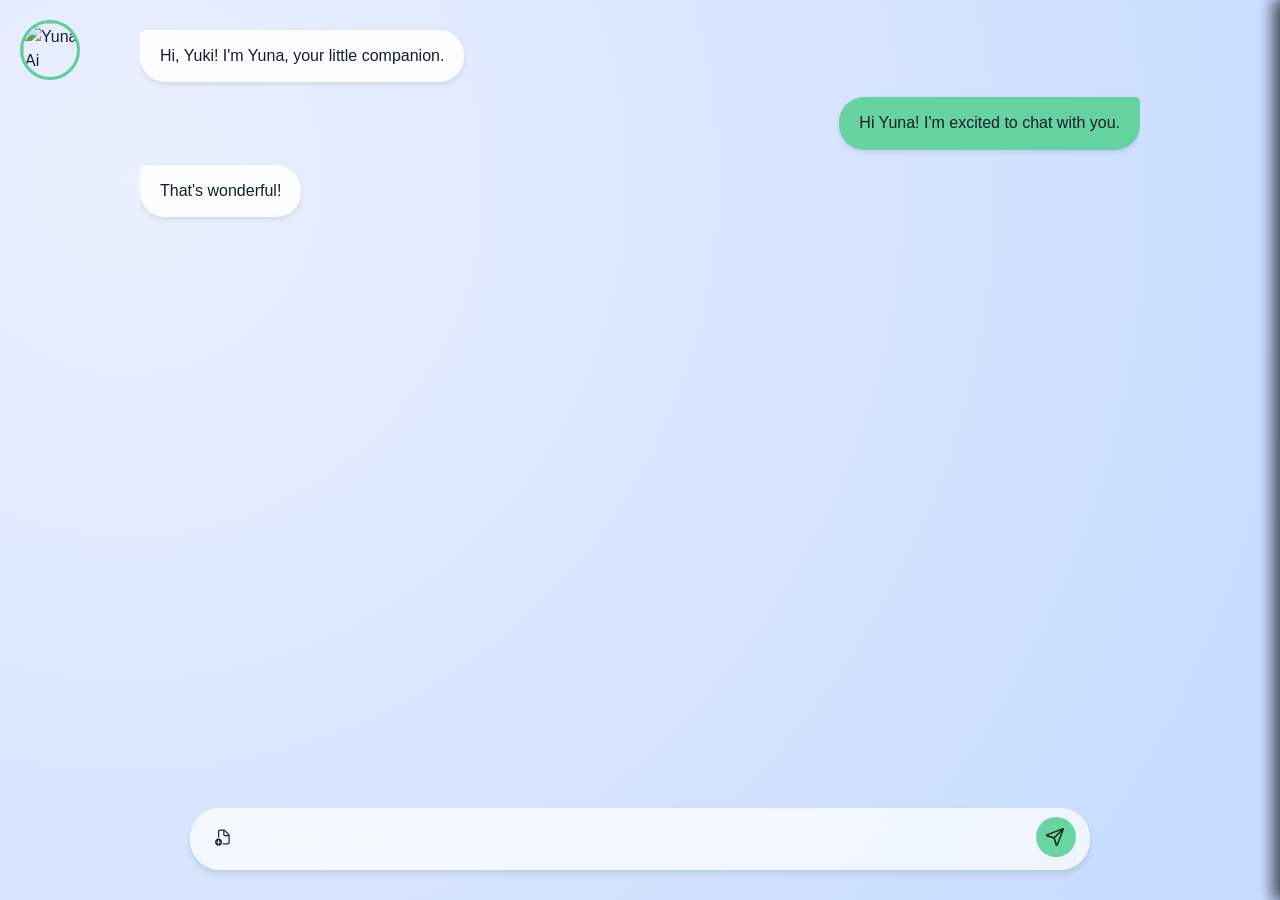
==== commit 7ddbd3f7: "backup" ====
--- a/index.html
+++ b/index.html
@@ -1,11 +1,9 @@
-<!DOCTYPE html>
-<html data-bs-theme="dark" lang="en">
-
-<head data-bs-theme="dark">
+<html lang="en">
+<head>
     <meta charset="utf-8">
     <meta name="viewport" content="width=device-width, initial-scale=1.0">
     <title>Yuna Ai</title>
-    <meta name="theme-color" content="#212529">
+    <meta name="theme-color" content="#1c1e1f">
     <meta name="description" content="Your Private Companion">
     <script type="application/ld+json">
         {
@@ -18,24 +16,17 @@
     <link rel="icon" type="image/jpeg" sizes="60x60" href="/static/img/yuna-ai.png">
     <link rel="manifest" href="/static/manifest.json">
     <link rel="stylesheet" href="/static/css/index.css">
-    <script src="/static/js/history.js" defer></script>
-    <script src="/static/js/index.js" defer></script>
-    <script src="/static/js/himitsu.js" defer></script>
-    <script src="/static/js/hanasu.js" defer></script>
+    <script src="/static/js/history.js" defer=""></script>
+    <script src="/static/js/index.js" defer=""></script>
+    <script src="/static/js/himitsu.js" defer=""></script>
+    <script src="/static/js/hanasu.js" defer=""></script>
     <script>
         if ('serviceWorker' in navigator) {
             window.addEventListener('load', function () {
                 navigator.serviceWorker.register('/static/sw.js', {
                     scope: '/'
-                }).then(function (registration) {
-                    console.log('ServiceWorker registration successful with scope: ', registration
-                        .scope);
                 }).catch(function (err) {
-                    console.log('ServiceWorker registration failed: ', err);
-                    // Don't show error to user, just log it
-                    if (err.name === 'SecurityError') {
-                        console.log('SSL certificate issue - ServiceWorker disabled');
-                    }
+                    // Silently fail
                 });
             });
         }
@@ -43,6 +34,7 @@
         const $ = id => document.getElementById(id);
     </script>
 </head>
+</head>
 
 <body>
     <!-- Yuna Avatar -->
@@ -51,62 +43,45 @@
     <!-- Top Menu - Added classy-surface -->
     <div class="top-menu glassy-surface" id="floatingMenu">
         <button class="menu-button" onclick="togglePanel('kanojo')" aria-label="Kanojo">
-            <svg version="1.1" xmlns="http://www.w3.org/2000/svg" xmlns:xlink="http://www.w3.org/1999/xlink"
-                viewBox="0 0 7.30469 7.15332" width="1em" height="1em">
+            <svg version="1.1" xmlns="http://www.w3.org/2000/svg" xmlns:xlink="http://www.w3.org/1999/xlink" viewBox="0 0 7.30469 7.15332" width="1em" height="1em">
                 <g>
                     <rect height="7.15332" opacity="0" width="7.30469" x="0" y="0"></rect>
-                    <path
-                        d="M1.00586 7.14844L5.73242 7.14844C6.41602 7.14844 6.73828 6.94824 6.73828 6.50879C6.73828 5.50293 5.46875 4.0332 3.36914 4.0332C1.27441 4.0332 0 5.50293 0 6.50879C0 6.94824 0.327148 7.14844 1.00586 7.14844ZM0.786133 6.48926C0.732422 6.48926 0.703125 6.47461 0.703125 6.4209C0.703125 5.84961 1.64062 4.69238 3.36914 4.69238C5.09766 4.69238 6.03516 5.84961 6.03516 6.4209C6.03516 6.47461 6.00586 6.48926 5.95215 6.48926ZM3.36914 3.58398C4.29199 3.58398 5.04883 2.75879 5.04883 1.76758C5.04883 0.776367 4.30176 0 3.36914 0C2.44629 0 1.68945 0.791016 1.68945 1.77734C1.68945 2.76367 2.45117 3.58398 3.36914 3.58398ZM3.36914 2.92969C2.85156 2.92969 2.39258 2.41699 2.39258 1.77734C2.39258 1.1377 2.83691 0.65918 3.36914 0.65918C3.90625 0.65918 4.3457 1.12793 4.3457 1.76758C4.3457 2.40723 3.89648 2.92969 3.36914 2.92969Z"
-                        fill="black" fill-opacity="0.85"></path>
+                    <path d="M1.00586 7.14844L5.73242 7.14844C6.41602 7.14844 6.73828 6.94824 6.73828 6.50879C6.73828 5.50293 5.46875 4.0332 3.36914 4.0332C1.27441 4.0332 0 5.50293 0 6.50879C0 6.94824 0.327148 7.14844 1.00586 7.14844ZM0.786133 6.48926C0.732422 6.48926 0.703125 6.47461 0.703125 6.4209C0.703125 5.84961 1.64062 4.69238 3.36914 4.69238C5.09766 4.69238 6.03516 5.84961 6.03516 6.4209C6.03516 6.47461 6.00586 6.48926 5.95215 6.48926ZM3.36914 3.58398C4.29199 3.58398 5.04883 2.75879 5.04883 1.76758C5.04883 0.776367 4.30176 0 3.36914 0C2.44629 0 1.68945 0.791016 1.68945 1.77734C1.68945 2.76367 2.45117 3.58398 3.36914 3.58398ZM3.36914 2.92969C2.85156 2.92969 2.39258 2.41699 2.39258 1.77734C2.39258 1.1377 2.83691 0.65918 3.36914 0.65918C3.90625 0.65918 4.3457 1.12793 4.3457 1.76758C4.3457 2.40723 3.89648 2.92969 3.36914 2.92969Z" fill="black" fill-opacity="0.85" data-darkreader-inline-fill="" style="--darkreader-inline-fill: #e8e6e3;"></path>
                 </g>
             </svg>
         </button>
         <button class="menu-button" onclick="togglePanel('himitsu')" aria-label="Himitsu">
-            <svg version="1.1" xmlns="http://www.w3.org/2000/svg" xmlns:xlink="http://www.w3.org/1999/xlink"
-                viewBox="0 0 9.16037 8.77441" width="1em" height="1em">
+            <svg version="1.1" xmlns="http://www.w3.org/2000/svg" xmlns:xlink="http://www.w3.org/1999/xlink" viewBox="0 0 9.16037 8.77441" width="1em" height="1em">
                 <g>
                     <rect height="8.77441" opacity="0" width="9.16037" x="0" y="0"></rect>
-                    <path
-                        d="M1.64561 8.13965C1.82628 8.27637 2.046 8.22266 2.30968 8.03223L4.29698 6.57227L6.28917 8.03223C6.54796 8.22266 6.76768 8.27637 6.94835 8.13965C7.12413 8.00781 7.15831 7.7832 7.05089 7.48047L6.26475 5.1416L8.27159 3.70117C8.53526 3.52051 8.64757 3.32031 8.57432 3.10547C8.50597 2.90039 8.30089 2.79785 7.97862 2.80273L5.51768 2.82227L4.77061 0.46875C4.67296 0.161133 4.52159-8.88178e-16 4.29698-8.88178e-16C4.07725-8.88178e-16 3.92589 0.161133 3.82335 0.46875L3.07628 2.82227L0.61534 2.80273C0.293075 2.79785 0.0928794 2.90039 0.0196372 3.10547C-0.0487222 3.32031 0.0635825 3.52051 0.322372 3.70117L2.32921 5.1416L1.54307 7.48047C1.43565 7.7832 1.46983 8.00781 1.64561 8.13965ZM2.28526 7.26562C2.28038 7.25586 2.28038 7.25098 2.28526 7.23145L3.03233 5.12207C3.08604 4.96094 3.05675 4.83398 2.91026 4.73145L1.06456 3.47168C1.04991 3.45703 1.04503 3.45215 1.04991 3.44238C1.05479 3.43262 1.05968 3.43262 1.07921 3.43262L3.31554 3.48145C3.48643 3.48633 3.59386 3.41797 3.64757 3.24707L4.27745 1.10352C4.28233 1.08398 4.28722 1.0791 4.29698 1.0791C4.30675 1.0791 4.31163 1.08398 4.31651 1.10352L4.94639 3.24707C5.00011 3.41797 5.11241 3.48633 5.28331 3.48145L7.51475 3.43262C7.53429 3.43262 7.53917 3.43262 7.54405 3.44238C7.54893 3.45215 7.54405 3.45703 7.5294 3.47168L5.6837 4.73145C5.53722 4.83398 5.50792 4.96094 5.56651 5.12207L6.3087 7.23145C6.31358 7.25098 6.31358 7.25586 6.3087 7.26562C6.30382 7.27539 6.29405 7.26562 6.2794 7.25586L4.50694 5.89355C4.37511 5.78613 4.22374 5.78613 4.08702 5.89355L2.31944 7.25586C2.30479 7.26562 2.29503 7.27539 2.28526 7.26562Z"
-                        fill="black" fill-opacity="0.85"></path>
+                    <path d="M1.64561 8.13965C1.82628 8.27637 2.046 8.22266 2.30968 8.03223L4.29698 6.57227L6.28917 8.03223C6.54796 8.22266 6.76768 8.27637 6.94835 8.13965C7.12413 8.00781 7.15831 7.7832 7.05089 7.48047L6.26475 5.1416L8.27159 3.70117C8.53526 3.52051 8.64757 3.32031 8.57432 3.10547C8.50597 2.90039 8.30089 2.79785 7.97862 2.80273L5.51768 2.82227L4.77061 0.46875C4.67296 0.161133 4.52159-8.88178e-16 4.29698-8.88178e-16C4.07725-8.88178e-16 3.92589 0.161133 3.82335 0.46875L3.07628 2.82227L0.61534 2.80273C0.293075 2.79785 0.0928794 2.90039 0.0196372 3.10547C-0.0487222 3.32031 0.0635825 3.52051 0.322372 3.70117L2.32921 5.1416L1.54307 7.48047C1.43565 7.7832 1.46983 8.00781 1.64561 8.13965ZM2.28526 7.26562C2.28038 7.25586 2.28038 7.25098 2.28526 7.23145L3.03233 5.12207C3.08604 4.96094 3.05675 4.83398 2.91026 4.73145L1.06456 3.47168C1.04991 3.45703 1.04503 3.45215 1.04991 3.44238C1.05479 3.43262 1.05968 3.43262 1.07921 3.43262L3.31554 3.48145C3.48643 3.48633 3.59386 3.41797 3.64757 3.24707L4.27745 1.10352C4.28233 1.08398 4.28722 1.0791 4.29698 1.0791C4.30675 1.0791 4.31163 1.08398 4.31651 1.10352L4.94639 3.24707C5.00011 3.41797 5.11241 3.48633 5.28331 3.48145L7.51475 3.43262C7.53429 3.43262 7.53917 3.43262 7.54405 3.44238C7.54893 3.45215 7.54405 3.45703 7.5294 3.47168L5.6837 4.73145C5.53722 4.83398 5.50792 4.96094 5.56651 5.12207L6.3087 7.23145C6.31358 7.25098 6.31358 7.25586 6.3087 7.26562C6.30382 7.27539 6.29405 7.26562 6.2794 7.25586L4.50694 5.89355C4.37511 5.78613 4.22374 5.78613 4.08702 5.89355L2.31944 7.25586C2.30479 7.26562 2.29503 7.27539 2.28526 7.26562Z" fill="black" fill-opacity="0.85" data-darkreader-inline-fill="" style="--darkreader-inline-fill: #e8e6e3;"></path>
                 </g>
             </svg>
         </button>
         <button class="menu-button" onclick="togglePanel('yunaSearch')" aria-label="Search">
-            <svg xmlns="http://www.w3.org/2000/svg" width="1em" height="1em" fill="currentColor" viewBox="0 0 16 16">
-                <path
-                    d="M11.742 10.344a6.5 6.5 0 1 0-1.397 1.398h-.001q.044.06.098.115l3.85 3.85a1 1 0 0 0 1.415-1.414l-3.85-3.85a1 1 0 0 0-.115-.1zM12 6.5a5.5 5.5 0 1 1-11 0 5.5 5.5 0 0 1 11 0" />
+            <svg xmlns="http://www.w3.org/2000/svg" width="1em" height="1em" fill="currentColor" viewBox="0 0 16 16" data-darkreader-inline-fill="" style="--darkreader-inline-fill: currentColor;">
+                <path d="M11.742 10.344a6.5 6.5 0 1 0-1.397 1.398h-.001q.044.06.098.115l3.85 3.85a1 1 0 0 0 1.415-1.414l-3.85-3.85a1 1 0 0 0-.115-.1zM12 6.5a5.5 5.5 0 1 1-11 0 5.5 5.5 0 0 1 11 0"></path>
             </svg>
         </button>
         <button class="menu-button" onclick="togglePanel('hanasuReader')" aria-label="Hanasu Reader">
-            <svg version="1.1" xmlns="http://www.w3.org/2000/svg" xmlns:xlink="http://www.w3.org/1999/xlink"
-                viewBox="0 0 8.77441 9.73338" width="1em" height="1em">
-                 <g>
-                     
-                    <rect height="9.73338" opacity="0" width="8.77441" x="0" y="0" />
-                     
-                    <path
-                        d="M7.63672 2.44725L7.63672 8.05272C7.63672 8.88768 7.23145 9.29784 6.41113 9.29784L3.7624 9.29784C4.37437 9.19924 5.01815 9.05516 5.76172 8.83397C6.57715 8.58007 6.92383 8.05761 6.92383 7.11034L6.92383 1.63671C6.92383 1.50496 6.91461 1.38032 6.89494 1.26468C7.39139 1.40683 7.63672 1.80142 7.63672 2.44725Z"
-                        fill="white" fill-opacity="0.85" />
-                     
-                    <path
-                        d="M0.571289 7.90624C0.571289 8.62401 1.00586 8.98534 1.77246 8.93651C3.05176 8.85839 4.10645 8.73143 5.5957 8.2871C6.15723 8.1162 6.35254 7.81835 6.35254 7.11034L6.35254 1.63671C6.35254 0.821278 5.92773 0.420887 5.13672 0.6162C4.10645 0.865223 3.05176 1.06542 1.65039 1.15819C1.00586 1.20702 0.571289 1.57811 0.571289 2.31542ZM1.27441 7.77929L1.27441 2.29589C1.27441 1.98339 1.46973 1.87108 1.7334 1.85155C3.06641 1.76854 4.0918 1.56835 5.09766 1.32421C5.44922 1.23632 5.64941 1.42675 5.64941 1.76854L5.64941 7.08104C5.64941 7.43261 5.55176 7.58397 5.26855 7.6621C4.0918 8.02831 3.06641 8.15526 1.80176 8.2285C1.46973 8.24804 1.27441 8.0869 1.27441 7.77929Z"
-                        fill="white" fill-opacity="0.85" />
-                     
-                    <path
-                        d="M2.06543 3.19432C3.1543 3.11132 4.00391 2.9453 4.86328 2.74999C5.05859 2.70604 5.10254 2.60839 5.10254 2.48632C5.10254 2.35448 5 2.24218 4.80957 2.28612C4.00391 2.47167 3.1543 2.6328 2.06543 2.71581C1.89941 2.73046 1.82129 2.833 1.82129 2.95995C1.82129 3.09667 1.92383 3.20409 2.06543 3.19432ZM2.06543 4.3955C3.1543 4.31249 4.00391 4.15136 4.86328 3.95604C5.05859 3.9121 5.10254 3.80956 5.10254 3.69237C5.10254 3.56054 5 3.44823 4.80957 3.48729C4.00391 3.67284 3.1543 3.83886 2.06543 3.92186C1.89941 3.93651 1.82129 4.03905 1.82129 4.166C1.82129 4.30272 1.92383 4.40526 2.06543 4.3955ZM2.06543 5.60155C3.1543 5.51854 4.00391 5.35741 4.86328 5.1621C5.05859 5.11327 5.10254 5.01561 5.10254 4.89843C5.10254 4.76659 5 4.6494 4.80957 4.69335C4.00391 4.87889 3.1543 5.04003 2.06543 5.12304C1.89941 5.13768 1.82129 5.24511 1.82129 5.37206C1.82129 5.50878 1.92383 5.61132 2.06543 5.60155ZM2.06543 6.80272C2.71484 6.75878 3.12988 6.70018 3.52051 6.63182C3.66211 6.60253 3.73535 6.49022 3.73535 6.3828C3.73535 6.25097 3.63281 6.12889 3.4375 6.16796C3.10059 6.22655 2.7002 6.28514 2.06543 6.32421C1.89941 6.33886 1.82129 6.44139 1.82129 6.57323C1.82129 6.70995 1.92383 6.81249 2.06543 6.80272Z"
-                        fill="white" fill-opacity="0.85" />
-                     </g>
+            <svg version="1.1" xmlns="http://www.w3.org/2000/svg" xmlns:xlink="http://www.w3.org/1999/xlink" viewBox="0 0 8.77441 9.73338" width="1em" height="1em">
+                &nbsp;<g>
+                    &nbsp;
+                    <rect height="9.73338" opacity="0" width="8.77441" x="0" y="0"></rect>
+                    &nbsp;
+                    <path d="M7.63672 2.44725L7.63672 8.05272C7.63672 8.88768 7.23145 9.29784 6.41113 9.29784L3.7624 9.29784C4.37437 9.19924 5.01815 9.05516 5.76172 8.83397C6.57715 8.58007 6.92383 8.05761 6.92383 7.11034L6.92383 1.63671C6.92383 1.50496 6.91461 1.38032 6.89494 1.26468C7.39139 1.40683 7.63672 1.80142 7.63672 2.44725Z" fill="white" fill-opacity="0.85" data-darkreader-inline-fill="" style="--darkreader-inline-fill: #e8e6e3;"></path>
+                    &nbsp;
+                    <path d="M0.571289 7.90624C0.571289 8.62401 1.00586 8.98534 1.77246 8.93651C3.05176 8.85839 4.10645 8.73143 5.5957 8.2871C6.15723 8.1162 6.35254 7.81835 6.35254 7.11034L6.35254 1.63671C6.35254 0.821278 5.92773 0.420887 5.13672 0.6162C4.10645 0.865223 3.05176 1.06542 1.65039 1.15819C1.00586 1.20702 0.571289 1.57811 0.571289 2.31542ZM1.27441 7.77929L1.27441 2.29589C1.27441 1.98339 1.46973 1.87108 1.7334 1.85155C3.06641 1.76854 4.0918 1.56835 5.09766 1.32421C5.44922 1.23632 5.64941 1.42675 5.64941 1.76854L5.64941 7.08104C5.64941 7.43261 5.55176 7.58397 5.26855 7.6621C4.0918 8.02831 3.06641 8.15526 1.80176 8.2285C1.46973 8.24804 1.27441 8.0869 1.27441 7.77929Z" fill="white" fill-opacity="0.85" data-darkreader-inline-fill="" style="--darkreader-inline-fill: #e8e6e3;"></path>
+                    &nbsp;
+                    <path d="M2.06543 3.19432C3.1543 3.11132 4.00391 2.9453 4.86328 2.74999C5.05859 2.70604 5.10254 2.60839 5.10254 2.48632C5.10254 2.35448 5 2.24218 4.80957 2.28612C4.00391 2.47167 3.1543 2.6328 2.06543 2.71581C1.89941 2.73046 1.82129 2.833 1.82129 2.95995C1.82129 3.09667 1.92383 3.20409 2.06543 3.19432ZM2.06543 4.3955C3.1543 4.31249 4.00391 4.15136 4.86328 3.95604C5.05859 3.9121 5.10254 3.80956 5.10254 3.69237C5.10254 3.56054 5 3.44823 4.80957 3.48729C4.00391 3.67284 3.1543 3.83886 2.06543 3.92186C1.89941 3.93651 1.82129 4.03905 1.82129 4.166C1.82129 4.30272 1.92383 4.40526 2.06543 4.3955ZM2.06543 5.60155C3.1543 5.51854 4.00391 5.35741 4.86328 5.1621C5.05859 5.11327 5.10254 5.01561 5.10254 4.89843C5.10254 4.76659 5 4.6494 4.80957 4.69335C4.00391 4.87889 3.1543 5.04003 2.06543 5.12304C1.89941 5.13768 1.82129 5.24511 1.82129 5.37206C1.82129 5.50878 1.92383 5.61132 2.06543 5.60155ZM2.06543 6.80272C2.71484 6.75878 3.12988 6.70018 3.52051 6.63182C3.66211 6.60253 3.73535 6.49022 3.73535 6.3828C3.73535 6.25097 3.63281 6.12889 3.4375 6.16796C3.10059 6.22655 2.7002 6.28514 2.06543 6.32421C1.89941 6.33886 1.82129 6.44139 1.82129 6.57323C1.82129 6.70995 1.92383 6.81249 2.06543 6.80272Z" fill="white" fill-opacity="0.85" data-darkreader-inline-fill="" style="--darkreader-inline-fill: #e8e6e3;"></path>
+                    &nbsp;</g>
             </svg>
         </button>
         <button class="menu-button" onclick="showCallModal()" aria-label="Call">
-            <svg version="1.1" xmlns="http://www.w3.org/2000/svg" xmlns:xlink="http://www.w3.org/1999/xlink"
-                viewBox="0 0 8.18359 7.61261" width="1em" height="1em">
+            <svg version="1.1" xmlns="http://www.w3.org/2000/svg" xmlns:xlink="http://www.w3.org/1999/xlink" viewBox="0 0 8.18359 7.61261" width="1em" height="1em">
                 <g>
                     <rect height="7.61261" opacity="0" width="8.18359" x="0" y="0"></rect>
-                    <path
-                        d="M5.6543 7.61246C6.35254 7.61246 6.79199 7.43179 7.17773 6.98257C7.21191 6.94839 7.24609 6.90933 7.28027 6.87027C7.50977 6.61148 7.61719 6.35757 7.61719 6.11343C7.61719 5.82535 7.44141 5.53726 7.0752 5.28336L6.10352 4.61929C5.7959 4.40445 5.54199 4.39957 5.15625 4.58511L4.56543 4.8732C4.46289 4.92691 4.36523 4.92691 4.26758 4.85855C4.10156 4.75113 3.65234 4.38492 3.39355 4.12613C3.13477 3.86734 2.84668 3.52066 2.71484 3.29117C2.6709 3.21304 2.67578 3.14468 2.74414 3.04214L3.08105 2.50992C3.23242 2.27554 3.29102 1.92886 3.08105 1.63101L2.31934 0.542145C2.06543 0.175934 1.79199 0.0050354 1.49902 0.000152588C1.25488-0.00473022 1.00098 0.107574 0.742188 0.337067C0.703125 0.366364 0.668945 0.400543 0.629883 0.434723C0.185547 0.825348 0 1.25992 0 1.95816C0 3.06656 0.664062 4.42398 1.92871 5.68863C3.18359 6.94351 4.5459 7.61246 5.6543 7.61246ZM5.65918 6.95328C4.68262 6.97281 3.41309 6.21597 2.42676 5.23453C1.44043 4.25308 0.639648 2.92984 0.664062 1.95328C0.673828 1.53824 0.820312 1.18668 1.11328 0.937653C1.14258 0.913239 1.16699 0.893707 1.19141 0.869293C1.28906 0.791168 1.40137 0.74234 1.50391 0.74234C1.61133 0.74234 1.7041 0.781403 1.77734 0.888824L2.45605 1.91422C2.51953 2.00211 2.51465 2.08023 2.43652 2.2023L2.06055 2.81265C1.875 3.11539 1.90918 3.33023 2.09961 3.57437C2.33887 3.88687 2.68555 4.32144 2.94922 4.57535C3.20801 4.83414 3.72559 5.28336 3.99414 5.48355C4.23828 5.66422 4.44824 5.70328 4.84375 5.51773L5.4834 5.21011C5.61523 5.15152 5.71777 5.17105 5.83008 5.23941L6.72363 5.84C6.83105 5.90836 6.87012 6.00113 6.87012 6.10855C6.87012 6.21109 6.82129 6.32339 6.74316 6.42105C6.71875 6.45035 6.69922 6.47476 6.67969 6.49918C6.43066 6.79703 6.07422 6.94351 5.65918 6.95328Z"
-                        fill="black" fill-opacity="0.85"></path>
+                    <path d="M5.6543 7.61246C6.35254 7.61246 6.79199 7.43179 7.17773 6.98257C7.21191 6.94839 7.24609 6.90933 7.28027 6.87027C7.50977 6.61148 7.61719 6.35757 7.61719 6.11343C7.61719 5.82535 7.44141 5.53726 7.0752 5.28336L6.10352 4.61929C5.7959 4.40445 5.54199 4.39957 5.15625 4.58511L4.56543 4.8732C4.46289 4.92691 4.36523 4.92691 4.26758 4.85855C4.10156 4.75113 3.65234 4.38492 3.39355 4.12613C3.13477 3.86734 2.84668 3.52066 2.71484 3.29117C2.6709 3.21304 2.67578 3.14468 2.74414 3.04214L3.08105 2.50992C3.23242 2.27554 3.29102 1.92886 3.08105 1.63101L2.31934 0.542145C2.06543 0.175934 1.79199 0.0050354 1.49902 0.000152588C1.25488-0.00473022 1.00098 0.107574 0.742188 0.337067C0.703125 0.366364 0.668945 0.400543 0.629883 0.434723C0.185547 0.825348 0 1.25992 0 1.95816C0 3.06656 0.664062 4.42398 1.92871 5.68863C3.18359 6.94351 4.5459 7.61246 5.6543 7.61246ZM5.65918 6.95328C4.68262 6.97281 3.41309 6.21597 2.42676 5.23453C1.44043 4.25308 0.639648 2.92984 0.664062 1.95328C0.673828 1.53824 0.820312 1.18668 1.11328 0.937653C1.14258 0.913239 1.16699 0.893707 1.19141 0.869293C1.28906 0.791168 1.40137 0.74234 1.50391 0.74234C1.61133 0.74234 1.7041 0.781403 1.77734 0.888824L2.45605 1.91422C2.51953 2.00211 2.51465 2.08023 2.43652 2.2023L2.06055 2.81265C1.875 3.11539 1.90918 3.33023 2.09961 3.57437C2.33887 3.88687 2.68555 4.32144 2.94922 4.57535C3.20801 4.83414 3.72559 5.28336 3.99414 5.48355C4.23828 5.66422 4.44824 5.70328 4.84375 5.51773L5.4834 5.21011C5.61523 5.15152 5.71777 5.17105 5.83008 5.23941L6.72363 5.84C6.83105 5.90836 6.87012 6.00113 6.87012 6.10855C6.87012 6.21109 6.82129 6.32339 6.74316 6.42105C6.71875 6.45035 6.69922 6.47476 6.67969 6.49918C6.43066 6.79703 6.07422 6.94351 5.65918 6.95328Z" fill="black" fill-opacity="0.85" data-darkreader-inline-fill="" style="--darkreader-inline-fill: #e8e6e3;"></path>
                 </g>
             </svg>
         </button>
@@ -132,33 +107,23 @@
     <div class="input-area">
         <div class="input-group glassy-surface">
             <div class="attach-button-wrapper">
-                <button class="menu-button attach-button" aria-label="Attach">
-                    <svg version="1.1" xmlns="http://www.w3.org/2000/svg" xmlns:xlink="http://www.w3.org/1999/xlink"
-                        viewBox="0 0 22.1191 21.5918" width="1em" height="1em">
+                <button class="menu-button attach-button" aria-label="Attach" data-bound="1">
+                    <svg version="1.1" xmlns="http://www.w3.org/2000/svg" xmlns:xlink="http://www.w3.org/1999/xlink" viewBox="0 0 22.1191 21.5918" width="1em" height="1em">
                         <g>
                             <rect height="21.5918" opacity="0" width="22.1191" x="0" y="0"></rect>
-                            <path
-                                d="M12.5391 3.34961L16.5918 7.49023C17.2656 8.18359 17.3828 8.65234 17.3828 9.72656L17.3828 16.5332C17.3828 18.1934 16.5625 19.0234 14.9219 19.0234L9.46744 19.0234C9.72392 18.5916 9.91434 18.1182 10.0256 17.6172L14.8535 17.6172C15.5859 17.6172 15.9668 17.2168 15.9668 16.5137L15.9668 9.84375L11.7285 9.84375C10.7129 9.84375 10.1953 9.32617 10.1953 8.31055L10.1953 3.96484L6.9043 3.96484C6.16211 3.96484 5.78125 4.36523 5.78125 5.06836L5.78125 11.4812C5.55243 11.4427 5.31708 11.4258 5.07812 11.4258C4.83917 11.4258 4.60382 11.4427 4.375 11.4812L4.375 5.04883C4.375 3.38867 5.18555 2.55859 6.82617 2.55859L10.4395 2.55859C11.377 2.55859 11.9043 2.69531 12.5391 3.34961ZM11.5039 8.13477C11.5039 8.4082 11.6211 8.52539 11.8945 8.52539L15.7031 8.52539L11.5039 4.22852Z"
-                                fill="black" fill-opacity="0.85"></path>
-                            <path
-                                d="M9.01367 16.5039C9.01367 18.6621 7.20703 20.4492 5.07812 20.4492C2.91992 20.4492 1.14258 18.6719 1.14258 16.5039C1.14258 14.3457 2.91992 12.5684 5.07812 12.5684C7.23633 12.5684 9.01367 14.3457 9.01367 16.5039ZM4.57031 14.5703L4.57031 16.0059L3.13477 16.0059C2.83203 16.0059 2.62695 16.2012 2.62695 16.5039C2.62695 16.8164 2.83203 17.0117 3.13477 17.0117L4.57031 17.0117L4.57031 18.4473C4.57031 18.75 4.77539 18.9551 5.07812 18.9551C5.38086 18.9551 5.58594 18.75 5.58594 18.4473L5.58594 17.0117L7.02148 17.0117C7.32422 17.0117 7.5293 16.8164 7.5293 16.5039C7.5293 16.2012 7.32422 16.0059 7.02148 16.0059L5.58594 16.0059L5.58594 14.5703C5.58594 14.2676 5.38086 14.0625 5.07812 14.0625C4.77539 14.0625 4.57031 14.2676 4.57031 14.5703Z"
-                                fill="black" fill-opacity="0.85"></path>
+                            <path d="M12.5391 3.34961L16.5918 7.49023C17.2656 8.18359 17.3828 8.65234 17.3828 9.72656L17.3828 16.5332C17.3828 18.1934 16.5625 19.0234 14.9219 19.0234L9.46744 19.0234C9.72392 18.5916 9.91434 18.1182 10.0256 17.6172L14.8535 17.6172C15.5859 17.6172 15.9668 17.2168 15.9668 16.5137L15.9668 9.84375L11.7285 9.84375C10.7129 9.84375 10.1953 9.32617 10.1953 8.31055L10.1953 3.96484L6.9043 3.96484C6.16211 3.96484 5.78125 4.36523 5.78125 5.06836L5.78125 11.4812C5.55243 11.4427 5.31708 11.4258 5.07812 11.4258C4.83917 11.4258 4.60382 11.4427 4.375 11.4812L4.375 5.04883C4.375 3.38867 5.18555 2.55859 6.82617 2.55859L10.4395 2.55859C11.377 2.55859 11.9043 2.69531 12.5391 3.34961ZM11.5039 8.13477C11.5039 8.4082 11.6211 8.52539 11.8945 8.52539L15.7031 8.52539L11.5039 4.22852Z" fill="black" fill-opacity="0.85" data-darkreader-inline-fill="" style="--darkreader-inline-fill: #e8e6e3;"></path>
+                            <path d="M9.01367 16.5039C9.01367 18.6621 7.20703 20.4492 5.07812 20.4492C2.91992 20.4492 1.14258 18.6719 1.14258 16.5039C1.14258 14.3457 2.91992 12.5684 5.07812 12.5684C7.23633 12.5684 9.01367 14.3457 9.01367 16.5039ZM4.57031 14.5703L4.57031 16.0059L3.13477 16.0059C2.83203 16.0059 2.62695 16.2012 2.62695 16.5039C2.62695 16.8164 2.83203 17.0117 3.13477 17.0117L4.57031 17.0117L4.57031 18.4473C4.57031 18.75 4.77539 18.9551 5.07812 18.9551C5.38086 18.9551 5.58594 18.75 5.58594 18.4473L5.58594 17.0117L7.02148 17.0117C7.32422 17.0117 7.5293 16.8164 7.5293 16.5039C7.5293 16.2012 7.32422 16.0059 7.02148 16.0059L5.58594 16.0059L5.58594 14.5703C5.58594 14.2676 5.38086 14.0625 5.07812 14.0625C4.77539 14.0625 4.57031 14.2676 4.57031 14.5703Z" fill="black" fill-opacity="0.85" data-darkreader-inline-fill="" style="--darkreader-inline-fill: #e8e6e3;"></path>
                         </g>
                     </svg>
                 </button>
             </div>
-            <textarea class="form-control" placeholder="Message Yuna..." aria-label="Message Yuna" id="messageInput"
-                rows="1"></textarea>
+            <textarea class="form-control" placeholder="Message Yuna..." aria-label="Message Yuna" id="messageInput" rows="1"></textarea>
             <div class="send-button-wrapper">
-                <button class="menu-button send-button" aria-label="Send"
-                    onclick="messageManagerInstance.sendMessage()">
-                    <svg version="1.1" xmlns="http://www.w3.org/2000/svg" xmlns:xlink="http://www.w3.org/1999/xlink"
-                        viewBox="0 0 17.3438 17.0801" width="1em" height="1em">
+                <button class="menu-button send-button" aria-label="Send" onclick="messageManagerInstance.sendMessage()">
+                    <svg version="1.1" xmlns="http://www.w3.org/2000/svg" xmlns:xlink="http://www.w3.org/1999/xlink" viewBox="0 0 17.3438 17.0801" width="1em" height="1em">
                         <g>
                             <rect height="17.0801" opacity="0" width="17.3438" x="0" y="0"></rect>
-                            <path
-                                d="M9.6582 17.0801C10.2637 17.0801 10.6836 16.5527 10.9961 15.7617L15.957 2.80273C16.1133 2.40234 16.2012 2.05078 16.2012 1.75781C16.2012 1.2207 15.8594 0.878906 15.3223 0.878906C15.0293 0.878906 14.6777 0.966797 14.2871 1.12305L1.24023 6.12305C0.556641 6.38672 0 6.81641 0 7.42188C0 8.20312 0.605469 8.44727 1.37695 8.68164L6.80664 10.2832L8.38867 15.625C8.62305 16.4453 8.87695 17.0801 9.6582 17.0801ZM7.19727 8.95508L2.06055 7.36328C1.99219 7.34375 1.97266 7.31445 1.97266 7.28516C1.97266 7.24609 1.98242 7.2168 2.06055 7.1875L11.7773 3.51562C12.4707 3.25195 13.1348 2.91016 13.8086 2.59766C13.2227 3.07617 12.5293 3.62305 12.0508 4.10156ZM9.80469 15.127C9.76562 15.127 9.74609 15.0879 9.7168 15.0195L8.125 9.88281L12.9785 5.03906C13.4668 4.55078 14.0234 3.84766 14.4922 3.25195C14.1797 3.92578 13.8281 4.59961 13.5645 5.3125L9.89258 15.0195C9.86328 15.0977 9.84375 15.127 9.80469 15.127Z"
-                                fill="black" fill-opacity="0.85"></path>
+                            <path d="M9.6582 17.0801C10.2637 17.0801 10.6836 16.5527 10.9961 15.7617L15.957 2.80273C16.1133 2.40234 16.2012 2.05078 16.2012 1.75781C16.2012 1.2207 15.8594 0.878906 15.3223 0.878906C15.0293 0.878906 14.6777 0.966797 14.2871 1.12305L1.24023 6.12305C0.556641 6.38672 0 6.81641 0 7.42188C0 8.20312 0.605469 8.44727 1.37695 8.68164L6.80664 10.2832L8.38867 15.625C8.62305 16.4453 8.87695 17.0801 9.6582 17.0801ZM7.19727 8.95508L2.06055 7.36328C1.99219 7.34375 1.97266 7.31445 1.97266 7.28516C1.97266 7.24609 1.98242 7.2168 2.06055 7.1875L11.7773 3.51562C12.4707 3.25195 13.1348 2.91016 13.8086 2.59766C13.2227 3.07617 12.5293 3.62305 12.0508 4.10156ZM9.80469 15.127C9.76562 15.127 9.74609 15.0879 9.7168 15.0195L8.125 9.88281L12.9785 5.03906C13.4668 4.55078 14.0234 3.84766 14.4922 3.25195C14.1797 3.92578 13.8281 4.59961 13.5645 5.3125L9.89258 15.0195C9.86328 15.0977 9.84375 15.127 9.80469 15.127Z" fill="black" fill-opacity="0.85" data-darkreader-inline-fill="" style="--darkreader-inline-fill: #e8e6e3;"></path>
                         </g>
                     </svg>
                 </button>
@@ -169,14 +134,13 @@
     <!-- Sliding Panels -->
     <!-- Kanojo Panel - Added glassy-surface -->
     <div id="kanojoPanel" class="popup-panel glassy-surface">
-        <button class="close-button" onclick="togglePanel('kanojo')">&times;</button>
+        <button class="close-button" onclick="togglePanel('kanojo')">×</button>
         <h4 class="mb-4">Yuna Customization</h4>
         <div class="diary-card glassy-surface accordion" id="kanojoAccordion">
             <!-- Profile Section -->
             <div class="accordion-item">
                 <h2 class="accordion-header">
-                    <button class="accordion-button" type="button" data-bs-toggle="collapse"
-                        data-bs-target="#profileCollapse">
+                    <button class="accordion-button" type="button" data-bs-toggle="collapse" data-bs-target="#profileCollapse">
                         Profile
                     </button>
                 </h2>
@@ -184,18 +148,15 @@
                     <div class="accordion-body">
                         <div class="mb-3">
                             <label for="kanojoMemory" class="form-label">Memory</label>
-                            <textarea class="form-control" id="kanojoMemory" style="height: 100px"
-                                placeholder="Memories and context..."></textarea>
+                            <textarea class="form-control" id="kanojoMemory" style="height: 100px" placeholder="Memories and context..."></textarea>
                         </div>
                         <div class="mb-3">
                             <label for="kanojoShujinko" class="form-label">Shujinko (You)</label>
-                            <textarea class="form-control" id="kanojoShujinko" style="height: 100px"
-                                placeholder="Your character description..."></textarea>
+                            <textarea class="form-control" id="kanojoShujinko" style="height: 100px" placeholder="Your character description..."></textarea>
                         </div>
                         <div class="mb-3">
                             <label for="kanojoAibo" class="form-label">Aibo (AI Partner)</label>
-                            <textarea class="form-control" id="kanojoAibo" style="height: 100px"
-                                placeholder="AI character description..."></textarea>
+                            <textarea class="form-control" id="kanojoAibo" style="height: 100px" placeholder="AI character description..."></textarea>
                         </div>
                     </div>
                 </div>
@@ -204,8 +165,7 @@
             <!-- LoliConnect Section -->
             <div class="accordion-item">
                 <h2 class="accordion-header">
-                    <button class="accordion-button collapsed" type="button" data-bs-toggle="collapse"
-                        data-bs-target="#loliConnectCollapse">
+                    <button class="accordion-button collapsed" type="button" data-bs-toggle="collapse" data-bs-target="#loliConnectCollapse">
                         LoliConnect
                     </button>
                 </h2>
@@ -215,8 +175,7 @@
 
                         <div class="mb-3">
                             <label for="loliConnectPreset" class="form-label">Preset</label>
-                            <select class="form-select" id="loliConnectPreset"
-                                onchange="loliConnectManager.loadPreset(this.value)">
+                            <select class="form-select" id="loliConnectPreset" onchange="loliConnectManager.loadPreset(this.value)">
                                 <option value="">Custom</option>
                                 <option value="translator">Translator</option>
                                 <option value="summarizer">Summarizer</option>
@@ -227,22 +186,19 @@
 
                         <div class="mb-3">
                             <label for="loliConnectPreprompt" class="form-label">Preprompt</label>
-                            <textarea class="form-control" id="loliConnectPreprompt" rows="4"
-                                placeholder="Enter few-shot examples or instructions..."></textarea>
+                            <textarea class="form-control" id="loliConnectPreprompt" rows="4" placeholder="Enter few-shot examples or instructions..."></textarea>
                         </div>
 
                         <div class="mb-3">
                             <label for="loliConnectInput" class="form-label">Input</label>
-                            <textarea class="form-control" id="loliConnectInput" rows="3"
-                                placeholder="Enter your query..."></textarea>
+                            <textarea class="form-control" id="loliConnectInput" rows="3" placeholder="Enter your query..."></textarea>
                         </div>
 
                         <button class="btn liquid-button w-100" onclick="loliConnectManager.execute()">Execute</button>
 
                         <div class="mt-3">
                             <label for="loliConnectOutput" class="form-label">Output</label>
-                            <textarea class="form-control" id="loliConnectOutput" rows="6" readonly
-                                placeholder="Result will appear here..."></textarea>
+                            <textarea class="form-control" id="loliConnectOutput" rows="6" readonly="" placeholder="Result will appear here..."></textarea>
                         </div>
                     </div>
                 </div>
@@ -251,8 +207,7 @@
             <!-- Features Section -->
             <div class="accordion-item">
                 <h2 class="accordion-header">
-                    <button class="accordion-button collapsed" type="button" data-bs-toggle="collapse"
-                        data-bs-target="#featuresCollapse">
+                    <button class="accordion-button collapsed" type="button" data-bs-toggle="collapse" data-bs-target="#featuresCollapse">
                         Features
                     </button>
                 </h2>
@@ -300,8 +255,7 @@
             <!-- Advanced Config Section - KEEP AS IS -->
             <div class="accordion-item">
                 <h2 class="accordion-header">
-                    <button class="accordion-button collapsed" type="button" data-bs-toggle="collapse"
-                        data-bs-target="#advancedCollapse">
+                    <button class="accordion-button collapsed" type="button" data-bs-toggle="collapse" data-bs-target="#advancedCollapse">
                         Advanced Config
                     </button>
                 </h2>
@@ -419,23 +373,20 @@
 
     <!-- Yuna Search Panel -->
     <div id="yunaSearchPanel" class="popup-panel glassy-surface">
-        <button class="close-button" onclick="togglePanel('yunaSearch')">&times;</button>
+        <button class="close-button" onclick="togglePanel('yunaSearch')">×</button>
         <h4 class="mb-4">Yuna Search</h4>
 
         <div class="diary-card glassy-surface mb-3">
             <div class="search-input-wrapper">
-                <input type="text" class="form-control" id="yunaSearchInput"
-                    placeholder="Search the web with Kagi..." />
+                <input type="text" class="form-control" id="yunaSearchInput" placeholder="Search the web with Kagi...">
                 <!-- Suggestions will be injected here by JS -->
                 <button class="btn liquid-button mt-2 w-100" onclick="yunaSearchManager.search()">
-                    <svg xmlns="http://www.w3.org/2000/svg" width="1em" height="1em" fill="currentColor"
-                        viewBox="0 0 16 16">
-                        <path
-                            d="M11.742 10.344a6.5 6.5 0 1 0-1.397 1.398h-.001q.044.06.098.115l3.85 3.85a1 1 0 0 0 1.415-1.414l-3.85-3.85a1 1 0 0 0-.115-.1zM12 6.5a5.5 5.5 0 1 1-11 0 5.5 5.5 0 0 1 11 0" />
+                    <svg xmlns="http://www.w3.org/2000/svg" width="1em" height="1em" fill="currentColor" viewBox="0 0 16 16" data-darkreader-inline-fill="" style="--darkreader-inline-fill: currentColor;">
+                        <path d="M11.742 10.344a6.5 6.5 0 1 0-1.397 1.398h-.001q.044.06.098.115l3.85 3.85a1 1 0 0 0 1.415-1.414l-3.85-3.85a1 1 0 0 0-.115-.1zM12 6.5a5.5 5.5 0 1 1-11 0 5.5 5.5 0 0 1 11 0"></path>
                     </svg>
                     Search
                 </button>
-            </div>
+            <div id="yunaSearchSuggestions" class="yuna-search-suggestions"></div></div>
         </div>
 
         <div id="yunaSearchResults" class="search-results-container">
@@ -449,21 +400,15 @@
             <div class="modal-content">
                 <div class="modal-header">
                     <h5 class="modal-title" id="fileModalLabel">Import Kanojo</h5>
-                    <button type="button" class="btn-close" data-bs-dismiss="modal" aria-label="Close"><svg
-                            version="1.1" xmlns="http://www.w3.org/2000/svg" xmlns:xlink="http://www.w3.org/1999/xlink"
-                            viewBox="0 0 8.45215 7.88574" width="1em" height="1em">
-                             <g>
-                                 
-                                <rect height="7.88574" opacity="0" width="8.45215" x="0" y="0" />
-                                 
-                                <path
-                                    d="M3.94043 7.88086C6.11816 7.88086 7.88574 6.11816 7.88574 3.94043C7.88574 1.7627 6.11816 0 3.94043 0C1.76758 0 0 1.7627 0 3.94043C0 6.11816 1.76758 7.88086 3.94043 7.88086ZM3.94043 7.13867C2.17285 7.13867 0.74707 5.70801 0.74707 3.94043C0.74707 2.17285 2.17285 0.742188 3.94043 0.742188C5.70801 0.742188 7.13867 2.17285 7.13867 3.94043C7.13867 5.70801 5.70801 7.13867 3.94043 7.13867Z"
-                                    fill="white" fill-opacity="0.85" />
-                                 
-                                <path
-                                    d="M2.78809 5.69824C2.92969 5.69824 3.00293 5.6543 3.11523 5.49805L3.91113 4.38477L3.92578 4.38477L4.72168 5.49805C4.83398 5.6543 4.91211 5.69824 5.04883 5.69824C5.24414 5.69824 5.39062 5.57129 5.39062 5.38574C5.39062 5.29785 5.36621 5.22949 5.30762 5.15625L4.36035 3.89648L5.3125 2.62695C5.37598 2.54883 5.40039 2.48047 5.40039 2.39746C5.40039 2.22656 5.25391 2.09473 5.06836 2.09473C4.93164 2.09473 4.84863 2.13867 4.75098 2.28516L3.98926 3.40332L3.96973 3.40332L3.18359 2.28027C3.08594 2.13867 3.00293 2.09473 2.85645 2.09473C2.6709 2.09473 2.51465 2.23633 2.51465 2.41211C2.51465 2.50977 2.53906 2.57324 2.60742 2.66602L3.50586 3.87207L2.54395 5.17578C2.48535 5.25391 2.46582 5.3125 2.46582 5.40039C2.46582 5.57129 2.60742 5.69824 2.78809 5.69824Z"
-                                    fill="white" fill-opacity="0.85" />
-                                 </g>
+                    <button type="button" class="btn-close" data-bs-dismiss="modal" aria-label="Close"><svg version="1.1" xmlns="http://www.w3.org/2000/svg" xmlns:xlink="http://www.w3.org/1999/xlink" viewBox="0 0 8.45215 7.88574" width="1em" height="1em">
+                            &nbsp;<g>
+                                &nbsp;
+                                <rect height="7.88574" opacity="0" width="8.45215" x="0" y="0"></rect>
+                                &nbsp;
+                                <path d="M3.94043 7.88086C6.11816 7.88086 7.88574 6.11816 7.88574 3.94043C7.88574 1.7627 6.11816 0 3.94043 0C1.76758 0 0 1.7627 0 3.94043C0 6.11816 1.76758 7.88086 3.94043 7.88086ZM3.94043 7.13867C2.17285 7.13867 0.74707 5.70801 0.74707 3.94043C0.74707 2.17285 2.17285 0.742188 3.94043 0.742188C5.70801 0.742188 7.13867 2.17285 7.13867 3.94043C7.13867 5.70801 5.70801 7.13867 3.94043 7.13867Z" fill="white" fill-opacity="0.85" data-darkreader-inline-fill="" style="--darkreader-inline-fill: #e8e6e3;"></path>
+                                &nbsp;
+                                <path d="M2.78809 5.69824C2.92969 5.69824 3.00293 5.6543 3.11523 5.49805L3.91113 4.38477L3.92578 4.38477L4.72168 5.49805C4.83398 5.6543 4.91211 5.69824 5.04883 5.69824C5.24414 5.69824 5.39062 5.57129 5.39062 5.38574C5.39062 5.29785 5.36621 5.22949 5.30762 5.15625L4.36035 3.89648L5.3125 2.62695C5.37598 2.54883 5.40039 2.48047 5.40039 2.39746C5.40039 2.22656 5.25391 2.09473 5.06836 2.09473C4.93164 2.09473 4.84863 2.13867 4.75098 2.28516L3.98926 3.40332L3.96973 3.40332L3.18359 2.28027C3.08594 2.13867 3.00293 2.09473 2.85645 2.09473C2.6709 2.09473 2.51465 2.23633 2.51465 2.41211C2.51465 2.50977 2.53906 2.57324 2.60742 2.66602L3.50586 3.87207L2.54395 5.17578C2.48535 5.25391 2.46582 5.3125 2.46582 5.40039C2.46582 5.57129 2.60742 5.69824 2.78809 5.69824Z" fill="white" fill-opacity="0.85" data-darkreader-inline-fill="" style="--darkreader-inline-fill: #e8e6e3;"></path>
+                                &nbsp;</g>
                         </svg></button>
                 </div>
                 <div class="modal-body">
@@ -479,13 +424,11 @@
 
     <!-- History Panel - Added glassy-surface -->
     <div id="historyPanel" class="popup-panel glassy-surface">
-        <button class="close-button" onclick="togglePanel('history')">&times;</button>
+        <button class="close-button" onclick="togglePanel('history')">×</button>
         <h4 class="mb-4">Chat History</h4>
         <button id="createChatButton" class="btn liquid-button mb-2" onclick="createNewChat()">
-            <svg xmlns="http://www.w3.org/2000/svg" width="1em" height="1em" fill="currentColor"
-                class="bi bi-chat-heart" viewBox="0 0 16 16">
-                <path
-                    d="M4 1v1h8V1H4zm0 2h8v1H4V3zm0 2h8v1H4V5zm0 2h8v1H4V7zm0 2h8v1H4V9zm-1 3.5a.5.5 0 0 1 .5-.5h9a.5.5 0 0 1 .5.5v1a.5.5 0 0 1-.5.5h-9a.5.5 0 0 1-.5-.5v-1z" />
+            <svg xmlns="http://www.w3.org/2000/svg" width="1em" height="1em" fill="currentColor" class="bi bi-chat-heart" viewBox="0 0 16 16" data-darkreader-inline-fill="" style="--darkreader-inline-fill: currentColor;">
+                <path d="M4 1v1h8V1H4zm0 2h8v1H4V3zm0 2h8v1H4V5zm0 2h8v1H4V7zm0 2h8v1H4V9zm-1 3.5a.5.5 0 0 1 .5-.5h9a.5.5 0 0 1 .5.5v1a.5.5 0 0 1-.5.5h-9a.5.5 0 0 1-.5-.5v-1z"></path>
             </svg>
             &nbsp;Create New Chat
         </button>
@@ -496,7 +439,7 @@
 
     <!-- Himitsu Panel - Added glassy-surface -->
     <div id="himitsuPanel" class="popup-panel glassy-surface">
-        <button class="close-button" onclick="togglePanel('himitsu')">&times;</button>
+        <button class="close-button" onclick="togglePanel('himitsu')">×</button>
         <h4 class="mb-4">Himitsu Creator</h4>
 
         <!-- ORIGINAL Himitsu Creator Section -->
@@ -504,8 +447,7 @@
             <h4 class="mb-3">Himitsu Creator</h4>
             <div class="mb-3">
                 <h5 class="mb-1">General Area</h5>
-                <textarea class="form-control w-100" id="work-area" placeholder="Enter content..."
-                    style="resize: none; height: 100px;"></textarea>
+                <textarea class="form-control w-100" id="work-area" placeholder="Enter content..." style="resize: none; height: 100px;"></textarea>
             </div>
             <div class="d-flex gap-2 mb-3">
                 <button type="button" class="liquid-button p-2" id="createButtonHimitsuCreator">Create</button>
@@ -513,19 +455,17 @@
             </div>
             <div class="mb-3">
                 <h5>Presentation</h5>
-                <textarea id="output-area" placeholder="Output will appear here..." class="form-control w-100"
-                    style="resize: none; height: 100px;"></textarea>
+                <textarea id="output-area" placeholder="Output will appear here..." class="form-control w-100" style="resize: none; height: 100px;"></textarea>
             </div>
         </div>
 
         <!-- Word Count & Analysis Card -->
         <div class="diary-card glassy-surface mt-3">
-            <h4 class="mb-3">Word Count & Analysis</h4>
+            <h4 class="mb-3">Word Count &amp; Analysis</h4>
             <div class="word-count-tool">
-                <textarea class="form-control w-100 mb-3" id="wordCountInput"
-                    placeholder="Start typing here to analyze..." rows="6"></textarea>
-
-                <div id="reportSummary" class="diary-card glassy-surface p-2" style="border: none;">
+                <textarea class="form-control w-100 mb-3" id="wordCountInput" placeholder="Start typing here to analyze..." rows="6"></textarea>
+
+                <div id="reportSummary" class="diary-card glassy-surface p-2" style="border: medium; --darkreader-inline-border-top: currentcolor; --darkreader-inline-border-right: currentcolor; --darkreader-inline-border-bottom: currentcolor; --darkreader-inline-border-left: currentcolor;" data-darkreader-inline-border-top="" data-darkreader-inline-border-right="" data-darkreader-inline-border-bottom="" data-darkreader-inline-border-left="">
                     <div class="d-flex justify-content-between mb-2" style="font-weight: bold;">
                         <span>Suggestions (Simulated)</span>
                         <span class="text-color-accent">0</span>
@@ -536,29 +476,24 @@
                             <span class="text-muted">Words</span><span id="wc-words" class="text-color-primary">0</span>
                         </li>
                         <li class="d-flex justify-content-between mb-1">
-                            <span class="text-muted">Characters (no spaces)</span><span id="wc-chars-nospaces"
-                                class="text-color-primary">0</span>
+                            <span class="text-muted">Characters (no spaces)</span><span id="wc-chars-nospaces" class="text-color-primary">0</span>
                         </li>
                         <li class="d-flex justify-content-between mb-1">
-                            <span class="text-muted">Characters (with spaces)</span><span id="wc-chars-spaces"
-                                class="text-color-primary">0</span>
+                            <span class="text-muted">Characters (with spaces)</span><span id="wc-chars-spaces" class="text-color-primary">0</span>
                         </li>
                     </ul>
 
-                    <hr style="border-color: rgba(var(--color-primary-dark), 0.1); margin: 10px 0;">
+                    <hr style="border-color: rgba(var(--color-primary-dark), 0.1); margin: 10px 0px; --darkreader-inline-border: rgba(var(--darkreader-border--color-primary-dark), 0.1);" data-darkreader-inline-border="">
 
                     <ul class="word-count-list">
                         <li class="d-flex justify-content-between mb-1">
-                            <span class="text-muted">Sentences</span><span id="wc-sentences"
-                                class="text-color-primary">0</span>
+                            <span class="text-muted">Sentences</span><span id="wc-sentences" class="text-color-primary">0</span>
                         </li>
                         <li class="d-flex justify-content-between mb-1">
-                            <span class="text-muted">Paragraphs</span><span id="wc-paragraphs"
-                                class="text-color-primary">0</span>
+                            <span class="text-muted">Paragraphs</span><span id="wc-paragraphs" class="text-color-primary">0</span>
                         </li>
                         <li class="d-flex justify-content-between mb-1">
-                            <span class="text-muted">Reading Time</span><span id="wc-readtime"
-                                class="text-color-primary">0m 0s</span>
+                            <span class="text-muted">Reading Time</span><span id="wc-readtime" class="text-color-primary">0m 0s</span>
                         </li>
                     </ul>
                 </div>
@@ -572,7 +507,7 @@
                 <label class="form-label">Citation Style</label>
                 <div class="d-flex gap-2">
                     <label class="custom-switch" style="flex: 1;">
-                        <input type="radio" name="citationFormat" value="APA" id="citeAPA" checked>
+                        <input type="radio" name="citationFormat" value="APA" id="citeAPA" checked="">
                         <span class="custom-slider"></span>
                         <div>APA</div>
                     </label>
@@ -601,20 +536,14 @@
 
             <h6 class="mt-4">Source Details</h6>
             <div id="citationInputs">
-                <div class="mb-3"><label class="form-label">Author Last Name</label><input type="text" id="citeLastName"
-                        class="form-control w-100"></div>
-                <div class="mb-3"><label class="form-label">Publication Year</label><input type="number" id="citeYear"
-                        class="form-control w-100"></div>
-                <div class="mb-3"><label class="form-label">Title</label><input type="text" id="citeTitle"
-                        class="form-control w-100"></div>
-                <div class="mb-3"><label class="form-label">Publisher</label><input type="text" id="citePublisher"
-                        class="form-control w-100"></div>
+                <div class="mb-3"><label class="form-label">Author Last Name</label><input type="text" id="citeLastName" class="form-control w-100"></div>
+                <div class="mb-3"><label class="form-label">Publication Year</label><input type="number" id="citeYear" class="form-control w-100"></div>
+                <div class="mb-3"><label class="form-label">Title</label><input type="text" id="citeTitle" class="form-control w-100"></div>
+                <div class="mb-3"><label class="form-label">Publisher</label><input type="text" id="citePublisher" class="form-control w-100"></div>
             </div>
 
             <h6 class="mt-4">Citation Preview</h6>
-            <div id="citationPreview" class="diary-card glassy-surface" style="min-height: 80px; font-style: italic;">
-                Add details to see the formatted citation here.
-            </div>
+            <div id="citationPreview" class="diary-card glassy-surface" style="min-height: 80px; font-style: italic;">Author, A. ( 2023 ). Example Title. AI Press.</div>
 
             <button id="copyCitationButton" class="liquid-button w-100 p-2 mt-3">Copy Citation</button>
         </div>
@@ -624,30 +553,43 @@
 
     <!-- Hanasu (Audio Book) Panel -->
     <div id="hanasuReaderPanel" class="popup-panel glassy-surface">
-        <button class="close-button" onclick="togglePanel('hanasuReader')">&times;</button>
+        <button class="close-button" onclick="togglePanel('hanasuReader')">×</button>
         <h4 class="mb-4">Hanasu Audio Reader</h4>
 
         <div class="diary-card glassy-surface mb-3">
             <h5>Library</h5>
             <ul id="hanasuLibraryList" class="library-list">
-                <!-- Books dynamically loaded here -->
+                <li class="library-list-item " onclick="hanasuManager.selectBook('book-1764401859163')">
+                    <span class="book-title" title="Test">Test</span>
+                    <small class="text-muted" style="font-size: 0.8em;">0% complete</small>
+                </li>
+            
+                <li class="library-list-item " onclick="hanasuManager.selectBook('book-1764401866161')">
+                    <span class="book-title" title="Int">Int</span>
+                    <small class="text-muted" style="font-size: 0.8em;">0% complete</small>
+                </li>
+            
+                <li class="library-list-item " onclick="hanasuManager.selectBook('book-1764402841992')">
+                    <span class="book-title" title="eddeded">eddeded</span>
+                    <small class="text-muted" style="font-size: 0.8em;">0% complete</small>
+                </li>
+            
+                <li class="library-list-item " onclick="hanasuManager.selectBook('book-1764402859588')">
+                    <span class="book-title" title="Hi there">Hi there</span>
+                    <small class="text-muted" style="font-size: 0.8em;">0% complete</small>
+                </li>
             </ul>
             <div class="d-flex gap-2">
                 <button class="btn liquid-button flex-grow-1" onclick="hanasuManager.loadBookForReading()">
-                    <svg xmlns="http://www.w3.org/2000/svg" width="1em" height="1em" fill="currentColor"
-                        class="bi bi-book" viewBox="0 0 16 16">
-                        <path
-                            d="M1 2.828v10.975c0 .324.316.637.599.827l5.483 3.427a.89.89 0 0 0 .836 0l5.483-3.427c.283-.19.599-.503.599-.827V2.828c0-.622-.647-.9-.982-.472L8 5.48V1.5c0-.622-.647-.9-.982-.472zM2 3.25V13.5a.5.5 0 0 0 .776.417L8 10.334l5.224 3.583a.5.5 0 0 0 .776-.417V3.25c0-.184-.199-.3-.39-.184L8 6.48 2.39.184A.5.5 0 0 0 2 3.25z" />
+                    <svg xmlns="http://www.w3.org/2000/svg" width="1em" height="1em" fill="currentColor" class="bi bi-book" viewBox="0 0 16 16" data-darkreader-inline-fill="" style="--darkreader-inline-fill: currentColor;">
+                        <path d="M1 2.828v10.975c0 .324.316.637.599.827l5.483 3.427a.89.89 0 0 0 .836 0l5.483-3.427c.283-.19.599-.503.599-.827V2.828c0-.622-.647-.9-.982-.472L8 5.48V1.5c0-.622-.647-.9-.982-.472zM2 3.25V13.5a.5.5 0 0 0 .776.417L8 10.334l5.224 3.583a.5.5 0 0 0 .776-.417V3.25c0-.184-.199-.3-.39-.184L8 6.48 2.39.184A.5.5 0 0 0 2 3.25z"></path>
                     </svg>
                     Open Selected
                 </button>
                 <button class="btn btn-secondary" onclick="hanasuManager.deleteSelectedBook()">
-                    <svg xmlns="http://www.w3.org/2000/svg" width="1em" height="1em" fill="currentColor"
-                        viewBox="0 0 16 16">
-                        <path
-                            d="M5.5 5.5A.5.5 0 0 1 6 6v6a.5.5 0 0 1-1 0V6a.5.5 0 0 1 .5-.5m2.5 0a.5.5 0 0 1 .5.5v6a.5.5 0 0 1-1 0V6a.5.5 0 0 1 .5-.5m3 .5a.5.5 0 0 0-1 0v6a.5.5 0 0 0 1 0z" />
-                        <path
-                            d="M14.5 3a1 1 0 0 1-1 1H13v9a2 2 0 0 1-2 2H5a2 2 0 0 1-2-2V4h-.5a1 1 0 0 1-1-1zm-2-1H4.5a.5.5 0 0 0 0 1h9a.5.5 0 0 0 0-1M5 14h6V4H5zm6.854.146a.5.5 0 0 0 0-.708L14 11.293V10h1.5a.5.5 0 0 0 0-1H14V2.5a.5.5 0 0 0-.5-.5H11z" />
+                    <svg xmlns="http://www.w3.org/2000/svg" width="1em" height="1em" fill="currentColor" viewBox="0 0 16 16" data-darkreader-inline-fill="" style="--darkreader-inline-fill: currentColor;">
+                        <path d="M5.5 5.5A.5.5 0 0 1 6 6v6a.5.5 0 0 1-1 0V6a.5.5 0 0 1 .5-.5m2.5 0a.5.5 0 0 1 .5.5v6a.5.5 0 0 1-1 0V6a.5.5 0 0 1 .5-.5m3 .5a.5.5 0 0 0-1 0v6a.5.5 0 0 0 1 0z"></path>
+                        <path d="M14.5 3a1 1 0 0 1-1 1H13v9a2 2 0 0 1-2 2H5a2 2 0 0 1-2-2V4h-.5a1 1 0 0 1-1-1zm-2-1H4.5a.5.5 0 0 0 0 1h9a.5.5 0 0 0 0-1M5 14h6V4H5zm6.854.146a.5.5 0 0 0 0-.708L14 11.293V10h1.5a.5.5 0 0 0 0-1H14V2.5a.5.5 0 0 0-.5-.5H11z"></path>
                     </svg>
                 </button>
             </div>
@@ -661,8 +603,7 @@
             </div>
             <div class="mb-3">
                 <label for="newBookContent" class="form-label">Content (Paste text or upload file)</label>
-                <textarea class="form-control" id="newBookContent" rows="6"
-                    placeholder="Paste your article or novel text here."></textarea>
+                <textarea class="form-control" id="newBookContent" rows="6" placeholder="Paste your article or novel text here."></textarea>
             </div>
             <input type="file" id="newBookFileInput" accept=".txt" class="form-control mb-3">
             <button class="btn liquid-button w-100" onclick="hanasuManager.addNewBook()">Save to Library</button>
@@ -681,27 +622,21 @@
         <!-- Playback Controls -->
         <div class="hanasu-controls">
             <button class="control-button" id="hanasuPlayPause" onclick="hanasuManager.togglePlayback()">
-                <svg version="1.1" xmlns="http://www.w3.org/2000/svg" xmlns:xlink="http://www.w3.org/1999/xlink"
-                    viewBox="0 0 6.09375 6.51855" width="1em" height="1em">
+                <svg version="1.1" xmlns="http://www.w3.org/2000/svg" xmlns:xlink="http://www.w3.org/1999/xlink" viewBox="0 0 6.09375 6.51855" width="1em" height="1em">
                     <g>
                         <rect height="6.51855" opacity="0" width="6.09375" x="0" y="0"></rect>
-                        <path
-                            d="M0.268555 5.91309C0.268555 6.31836 0.498047 6.51367 0.78125 6.51367C0.90332 6.51367 1.03516 6.47461 1.16211 6.40625L5.62012 3.81836C5.97656 3.6084 6.09375 3.47656 6.09375 3.25684C6.09375 3.03711 5.97656 2.90527 5.62012 2.69531L1.16211 0.107422C1.03516 0.0390625 0.90332 0 0.78125 0C0.498047 0 0.268555 0.195312 0.268555 0.600586ZM0.97168 5.58105L0.97168 0.932617C0.97168 0.878906 1.02539 0.849609 1.07422 0.874023L5.06836 3.20312C5.09766 3.21289 5.10742 3.2373 5.10742 3.25684C5.10742 3.27637 5.09766 3.2959 5.06836 3.31055L1.07422 5.63965C1.02539 5.66406 0.97168 5.63477 0.97168 5.58105Z"
-                            fill="white" fill-opacity="0.85"></path>
+                        <path d="M0.268555 5.91309C0.268555 6.31836 0.498047 6.51367 0.78125 6.51367C0.90332 6.51367 1.03516 6.47461 1.16211 6.40625L5.62012 3.81836C5.97656 3.6084 6.09375 3.47656 6.09375 3.25684C6.09375 3.03711 5.97656 2.90527 5.62012 2.69531L1.16211 0.107422C1.03516 0.0390625 0.90332 0 0.78125 0C0.498047 0 0.268555 0.195312 0.268555 0.600586ZM0.97168 5.58105L0.97168 0.932617C0.97168 0.878906 1.02539 0.849609 1.07422 0.874023L5.06836 3.20312C5.09766 3.21289 5.10742 3.2373 5.10742 3.25684C5.10742 3.27637 5.09766 3.2959 5.06836 3.31055L1.07422 5.63965C1.02539 5.66406 0.97168 5.63477 0.97168 5.58105Z" fill="white" fill-opacity="0.85" data-darkreader-inline-fill="" style="--darkreader-inline-fill: #e8e6e3;"></path>
                     </g>
                 </svg>
             </button>
             <button class="control-button" id="hanasuStop" onclick="hanasuManager.stopPlayback()">
-                <svg version="1.1" xmlns="http://www.w3.org/2000/svg" xmlns:xlink="http://www.w3.org/1999/xlink"
-                    viewBox="0 0 6.88477 6.32324" width="1em" height="1em">
-                     <g>
-                         
-                        <rect height="6.32324" opacity="0" width="6.88477" x="0" y="0" />
-                         
-                        <path
-                            d="M0 5.43457C0 5.99121 0.336914 6.31836 0.90332 6.31836L5.41504 6.31836C5.98145 6.31836 6.31836 5.99121 6.31836 5.43457L6.31836 0.883789C6.31836 0.327148 5.98145 0 5.41504 0L0.90332 0C0.336914 0 0 0.327148 0 0.883789ZM0.703125 5.25879L0.703125 1.05957C0.703125 0.834961 0.834961 0.703125 1.0498 0.703125L5.26855 0.703125C5.48828 0.703125 5.61523 0.834961 5.61523 1.05957L5.61523 5.25879C5.61523 5.4834 5.48828 5.61523 5.26855 5.61523L1.0498 5.61523C0.834961 5.61523 0.703125 5.4834 0.703125 5.25879Z"
-                            fill="white" fill-opacity="0.85" />
-                         </g>
+                <svg version="1.1" xmlns="http://www.w3.org/2000/svg" xmlns:xlink="http://www.w3.org/1999/xlink" viewBox="0 0 6.88477 6.32324" width="1em" height="1em">
+                    &nbsp;<g>
+                        &nbsp;
+                        <rect height="6.32324" opacity="0" width="6.88477" x="0" y="0"></rect>
+                        &nbsp;
+                        <path d="M0 5.43457C0 5.99121 0.336914 6.31836 0.90332 6.31836L5.41504 6.31836C5.98145 6.31836 6.31836 5.99121 6.31836 5.43457L6.31836 0.883789C6.31836 0.327148 5.98145 0 5.41504 0L0.90332 0C0.336914 0 0 0.327148 0 0.883789ZM0.703125 5.25879L0.703125 1.05957C0.703125 0.834961 0.834961 0.703125 1.0498 0.703125L5.26855 0.703125C5.48828 0.703125 5.61523 0.834961 5.61523 1.05957L5.61523 5.25879C5.61523 5.4834 5.48828 5.61523 5.26855 5.61523L1.0498 5.61523C0.834961 5.61523 0.703125 5.4834 0.703125 5.25879Z" fill="white" fill-opacity="0.85" data-darkreader-inline-fill="" style="--darkreader-inline-fill: #e8e6e3;"></path>
+                        &nbsp;</g>
                 </svg>
             </button>
             <button class="btn liquid-button flex-grow-1" onclick="hanasuManager.generateSelection()">Generate
@@ -709,27 +644,20 @@
         </div>
     </div>
     <!-- Create Chat Modal -->
-    <div class="modal fade" id="createChatModal" tabindex="-1" aria-labelledby="createChatModalLabel"
-        aria-hidden="true">
+    <div class="modal fade" id="createChatModal" tabindex="-1" aria-labelledby="createChatModalLabel" aria-hidden="true">
         <div class="modal-dialog modal-dialog-centered">
             <div class="modal-content">
                 <div class="modal-header">
                     <h5 class="modal-title" id="createChatModalLabel">Create New Chat</h5>
-                    <button type="button" class="btn-close" data-bs-dismiss="modal" aria-label="Close"><svg
-                            version="1.1" xmlns="http://www.w3.org/2000/svg" xmlns:xlink="http://www.w3.org/1999/xlink"
-                            viewBox="0 0 8.45215 7.88574" width="1em" height="1em">
-                             <g>
-                                 
-                                <rect height="7.88574" opacity="0" width="8.45215" x="0" y="0" />
-                                 
-                                <path
-                                    d="M3.94043 7.88086C6.11816 7.88086 7.88574 6.11816 7.88574 3.94043C7.88574 1.7627 6.11816 0 3.94043 0C1.76758 0 0 1.7627 0 3.94043C0 6.11816 1.76758 7.88086 3.94043 7.88086ZM3.94043 7.13867C2.17285 7.13867 0.74707 5.70801 0.74707 3.94043C0.74707 2.17285 2.17285 0.742188 3.94043 0.742188C5.70801 0.742188 7.13867 2.17285 7.13867 3.94043C7.13867 5.70801 5.70801 7.13867 3.94043 7.13867Z"
-                                    fill="white" fill-opacity="0.85" />
-                                 
-                                <path
-                                    d="M2.78809 5.69824C2.92969 5.69824 3.00293 5.6543 3.11523 5.49805L3.91113 4.38477L3.92578 4.38477L4.72168 5.49805C4.83398 5.6543 4.91211 5.69824 5.04883 5.69824C5.24414 5.69824 5.39062 5.57129 5.39062 5.38574C5.39062 5.29785 5.36621 5.22949 5.30762 5.15625L4.36035 3.89648L5.3125 2.62695C5.37598 2.54883 5.40039 2.48047 5.40039 2.39746C5.40039 2.22656 5.25391 2.09473 5.06836 2.09473C4.93164 2.09473 4.84863 2.13867 4.75098 2.28516L3.98926 3.40332L3.96973 3.40332L3.18359 2.28027C3.08594 2.13867 3.00293 2.09473 2.85645 2.09473C2.6709 2.09473 2.51465 2.23633 2.51465 2.41211C2.51465 2.50977 2.53906 2.57324 2.60742 2.66602L3.50586 3.87207L2.54395 5.17578C2.48535 5.25391 2.46582 5.3125 2.46582 5.40039C2.46582 5.57129 2.60742 5.69824 2.78809 5.69824Z"
-                                    fill="white" fill-opacity="0.85" />
-                                 </g>
+                    <button type="button" class="btn-close" data-bs-dismiss="modal" aria-label="Close"><svg version="1.1" xmlns="http://www.w3.org/2000/svg" xmlns:xlink="http://www.w3.org/1999/xlink" viewBox="0 0 8.45215 7.88574" width="1em" height="1em">
+                            &nbsp;<g>
+                                &nbsp;
+                                <rect height="7.88574" opacity="0" width="8.45215" x="0" y="0"></rect>
+                                &nbsp;
+                                <path d="M3.94043 7.88086C6.11816 7.88086 7.88574 6.11816 7.88574 3.94043C7.88574 1.7627 6.11816 0 3.94043 0C1.76758 0 0 1.7627 0 3.94043C0 6.11816 1.76758 7.88086 3.94043 7.88086ZM3.94043 7.13867C2.17285 7.13867 0.74707 5.70801 0.74707 3.94043C0.74707 2.17285 2.17285 0.742188 3.94043 0.742188C5.70801 0.742188 7.13867 2.17285 7.13867 3.94043C7.13867 5.70801 5.70801 7.13867 3.94043 7.13867Z" fill="white" fill-opacity="0.85" data-darkreader-inline-fill="" style="--darkreader-inline-fill: #e8e6e3;"></path>
+                                &nbsp;
+                                <path d="M2.78809 5.69824C2.92969 5.69824 3.00293 5.6543 3.11523 5.49805L3.91113 4.38477L3.92578 4.38477L4.72168 5.49805C4.83398 5.6543 4.91211 5.69824 5.04883 5.69824C5.24414 5.69824 5.39062 5.57129 5.39062 5.38574C5.39062 5.29785 5.36621 5.22949 5.30762 5.15625L4.36035 3.89648L5.3125 2.62695C5.37598 2.54883 5.40039 2.48047 5.40039 2.39746C5.40039 2.22656 5.25391 2.09473 5.06836 2.09473C4.93164 2.09473 4.84863 2.13867 4.75098 2.28516L3.98926 3.40332L3.96973 3.40332L3.18359 2.28027C3.08594 2.13867 3.00293 2.09473 2.85645 2.09473C2.6709 2.09473 2.51465 2.23633 2.51465 2.41211C2.51465 2.50977 2.53906 2.57324 2.60742 2.66602L3.50586 3.87207L2.54395 5.17578C2.48535 5.25391 2.46582 5.3125 2.46582 5.40039C2.46582 5.57129 2.60742 5.69824 2.78809 5.69824Z" fill="white" fill-opacity="0.85" data-darkreader-inline-fill="" style="--darkreader-inline-fill: #e8e6e3;"></path>
+                                &nbsp;</g>
                         </svg></button>
                 </div>
                 <div class="modal-body">
@@ -746,26 +674,21 @@
     </div>
 
     <!-- Call Modal -->
-    <div class="modal fade" id="callModal" tabindex="-1" aria-labelledby="callModalLabel" aria-hidden="true"
-        data-bs-backdrop="static" data-bs-keyboard="false">
+    <div class="modal fade" id="callModal" tabindex="-1" aria-labelledby="callModalLabel" aria-hidden="true" data-bs-backdrop="static" data-bs-keyboard="false">
         <div class="modal-dialog modal-fullscreen">
             <div class="modal-content modal-custom">
                 <!-- Call Top Bar -->
                 <div class="call-top-bar">
                     <h5 class="modal-title" id="callModalLabel">
-                        <svg xmlns="http://www.w3.org/2000/svg" width="1em" height="1em" fill="currentColor"
-                            viewBox="0 0 16 16" style="margin-right: 8px;">
-                            <path
-                                d="M3.654 1.328a.678.678 0 0 0-1.015-.063L1.605 2.3c-.483.484-.661 1.169-.45 1.77a17.6 17.6 0 0 0 4.168 6.608 17.6 17.6 0 0 0 6.608 4.168c.601.211 1.286.033 1.77-.45l1.034-1.034a.678.678 0 0 0-.063-1.015l-2.307-1.794a.68.68 0 0 0-.58-.122l-2.19.547a1.75 1.75 0 0 1-1.657-.459L5.482 8.062a1.75 1.75 0 0 1-.46-1.657l.548-2.19a.68.68 0 0 0-.122-.58zM1.884.511a1.745 1.745 0 0 1 2.612.163L6.29 2.98c.329.423.445.974.315 1.494l-.547 2.19a.68.68 0 0 0 .178.643l2.457 2.457a.68.68 0 0 0 .644.178l2.189-.547a1.75 1.75 0 0 1 1.494.315l2.306 1.794c.829.645.905 1.87.163 2.611l-1.034 1.034c-.74.74-1.846 1.065-2.877.702a18.6 18.6 0 0 1-7.01-4.42 18.6 18.6 0 0 1-4.42-7.009c-.362-1.03-.037-2.137.703-2.877z" />
+                        <svg xmlns="http://www.w3.org/2000/svg" width="1em" height="1em" fill="currentColor" viewBox="0 0 16 16" style="margin-right: 8px; --darkreader-inline-fill: currentColor;" data-darkreader-inline-fill="">
+                            <path d="M3.654 1.328a.678.678 0 0 0-1.015-.063L1.605 2.3c-.483.484-.661 1.169-.45 1.77a17.6 17.6 0 0 0 4.168 6.608 17.6 17.6 0 0 0 6.608 4.168c.601.211 1.286.033 1.77-.45l1.034-1.034a.678.678 0 0 0-.063-1.015l-2.307-1.794a.68.68 0 0 0-.58-.122l-2.19.547a1.75 1.75 0 0 1-1.657-.459L5.482 8.062a1.75 1.75 0 0 1-.46-1.657l.548-2.19a.68.68 0 0 0-.122-.58zM1.884.511a1.745 1.745 0 0 1 2.612.163L6.29 2.98c.329.423.445.974.315 1.494l-.547 2.19a.68.68 0 0 0 .178.643l2.457 2.457a.68.68 0 0 0 .644.178l2.189-.547a1.75 1.75 0 0 1 1.494.315l2.306 1.794c.829.645.905 1.87.163 2.611l-1.034 1.034c-.74.74-1.846 1.065-2.877.702a18.6 18.6 0 0 1-7.01-4.42 18.6 18.6 0 0 1-4.42-7.009c-.362-1.03-.037-2.137.703-2.877z"></path>
                         </svg>
                         Calling Yuna
                     </h5>
                     <button type="button" class="btn-close" aria-label="Minimize" onclick="switchToFloatingVideo()">
-                        <svg xmlns="http://www.w3.org/2000/svg" width="24" height="24" fill="white" viewBox="0 0 16 16">
-                            <path
-                                d="M.5 9.9a.5.5 0 0 1 .5.5v2.5a1 1 0 0 0 1 1h12a1 1 0 0 0 1-1v-2.5a.5.5 0 0 1 1 0v2.5a2 2 0 0 1-2 2H2a2 2 0 0 1-2-2v-2.5a.5.5 0 0 1 .5-.5" />
-                            <path
-                                d="M7.646 1.146a.5.5 0 0 1 .708 0l3 3a.5.5 0 0 1-.708.708L8.5 2.707V11.5a.5.5 0 0 1-1 0V2.707L5.354 4.854a.5.5 0 1 1-.708-.708z" />
+                        <svg xmlns="http://www.w3.org/2000/svg" width="24" height="24" fill="white" viewBox="0 0 16 16" data-darkreader-inline-fill="" style="--darkreader-inline-fill: #e8e6e3;">
+                            <path d="M.5 9.9a.5.5 0 0 1 .5.5v2.5a1 1 0 0 0 1 1h12a1 1 0 0 0 1-1v-2.5a.5.5 0 0 1 1 0v2.5a2 2 0 0 1-2 2H2a2 2 0 0 1-2-2v-2.5a.5.5 0 0 1 .5-.5"></path>
+                            <path d="M7.646 1.146a.5.5 0 0 1 .708 0l3 3a.5.5 0 0 1-.708.708L8.5 2.707V11.5a.5.5 0 0 1-1 0V2.707L5.354 4.854a.5.5 0 1 1-.708-.708z"></path>
                         </svg>
                     </button>
                 </div>
@@ -777,69 +700,54 @@
 
                     <!-- User Video Bubble -->
                     <div id="userVideoFrame" class="video-frame-user">
-                        <video id="localVideo" muted autoplay></video>
+                        <video id="localVideo" muted="" autoplay=""></video>
                     </div>
 
                     <!-- Call Overlay - Controls at Bottom -->
                     <div class="call-overlay">
                         <!-- Call Status -->
-                        <div id="callStatus">Click the microphone to speak</div>
+                        <div id="callStatus">Microphone access denied or unavailable.</div>
 
                         <!-- Main Controls -->
                         <div class="controls-bar">
                             <button class="control-button" id="audioToggleButton" title="Mute/Unmute">
-                                <svg xmlns="http://www.w3.org/2000/svg" width="1em" height="1em" fill="currentColor"
-                                    viewBox="0 0 16 16">
-                                    <path
-                                        d="M3.5 6.5A.5.5 0 0 1 4 7v1a4 4 0 0 0 8 0V7a.5.5 0 0 1 1 0v1a5 5 0 0 1-4.5 4.975V15h3a.5.5 0 0 1 0 1h-7a.5.5 0 0 1 0-1h3v-2.025A5 5 0 0 1 3 8V7a.5.5 0 0 1 .5-.5" />
-                                    <path
-                                        d="M10 8a2 2 0 1 1-4 0V3a2 2 0 1 1 4 0zM8 0a3 3 0 0 0-3 3v5a3 3 0 0 0 6 0V3a3 3 0 0 0-3-3" />
+                                <svg xmlns="http://www.w3.org/2000/svg" width="1em" height="1em" fill="currentColor" viewBox="0 0 16 16" data-darkreader-inline-fill="" style="--darkreader-inline-fill: currentColor;">
+                                    <path d="M3.5 6.5A.5.5 0 0 1 4 7v1a4 4 0 0 0 8 0V7a.5.5 0 0 1 1 0v1a5 5 0 0 1-4.5 4.975V15h3a.5.5 0 0 1 0 1h-7a.5.5 0 0 1 0-1h3v-2.025A5 5 0 0 1 3 8V7a.5.5 0 0 1 .5-.5"></path>
+                                    <path d="M10 8a2 2 0 1 1-4 0V3a2 2 0 1 1 4 0zM8 0a3 3 0 0 0-3 3v5a3 3 0 0 0 6 0V3a3 3 0 0 0-3-3"></path>
                                 </svg>
                             </button>
 
                             <button class="control-button" id="videoToggleButton" title="Camera On/Off">
-                                <svg xmlns="http://www.w3.org/2000/svg" width="1em" height="1em" fill="currentColor"
-                                    viewBox="0 0 16 16">
-                                    <path fill-rule="evenodd"
-                                        d="M0 5a2 2 0 0 1 2-2h7.5a2 2 0 0 1 1.983 1.738l3.11-1.382A1 1 0 0 1 16 4.269v7.462a1 1 0 0 1-1.406.913l-3.111-1.382A2 2 0 0 1 9.5 13H2a2 2 0 0 1-2-2zm11.5 5.175 3.5 1.556V4.269l-3.5 1.556zM2 4a1 1 0 0 0-1 1v6a1 1 0 0 0 1 1h7.5a1 1 0 0 0 1-1V5a1 1 0 0 0-1-1z" />
+                                <svg xmlns="http://www.w3.org/2000/svg" width="1em" height="1em" fill="currentColor" viewBox="0 0 16 16" data-darkreader-inline-fill="" style="--darkreader-inline-fill: currentColor;">
+                                    <path fill-rule="evenodd" d="M0 5a2 2 0 0 1 2-2h7.5a2 2 0 0 1 1.983 1.738l3.11-1.382A1 1 0 0 1 16 4.269v7.462a1 1 0 0 1-1.406.913l-3.111-1.382A2 2 0 0 1 9.5 13H2a2 2 0 0 1-2-2zm11.5 5.175 3.5 1.556V4.269l-3.5 1.556zM2 4a1 1 0 0 0-1 1v6a1 1 0 0 0 1 1h7.5a1 1 0 0 0 1-1V5a1 1 0 0 0-1-1z"></path>
                                 </svg>
                             </button>
 
                             <button class="control-button" id="photoCaptureButton" title="Take Photo">
-                                <svg xmlns="http://www.w3.org/2000/svg" width="1em" height="1em" fill="currentColor"
-                                    viewBox="0 0 16 16">
-                                    <path d="M10.5 8.5a2.5 2.5 0 1 1-5 0 2.5 2.5 0 0 1 5 0" />
-                                    <path
-                                        d="M2 4a2 2 0 0 0-2 2v6a2 2 0 0 0 2 2h12a2 2 0 0 0 2-2V6a2 2 0 0 0-2-2h-1.172a2 2 0 0 1-1.414-.586l-.828-.828A2 2 0 0 0 9.172 2H6.828a2 2 0 0 0-1.414.586l-.828.828A2 2 0 0 1 3.172 4zm.5 2a.5.5 0 1 1 0-1 .5.5 0 0 1 0 1m9 2.5a3.5 3.5 0 1 1-7 0 3.5 3.5 0 0 1 7 0" />
+                                <svg xmlns="http://www.w3.org/2000/svg" width="1em" height="1em" fill="currentColor" viewBox="0 0 16 16" data-darkreader-inline-fill="" style="--darkreader-inline-fill: currentColor;">
+                                    <path d="M10.5 8.5a2.5 2.5 0 1 1-5 0 2.5 2.5 0 0 1 5 0"></path>
+                                    <path d="M2 4a2 2 0 0 0-2 2v6a2 2 0 0 0 2 2h12a2 2 0 0 0 2-2V6a2 2 0 0 0-2-2h-1.172a2 2 0 0 1-1.414-.586l-.828-.828A2 2 0 0 0 9.172 2H6.828a2 2 0 0 0-1.414.586l-.828.828A2 2 0 0 1 3.172 4zm.5 2a.5.5 0 1 1 0-1 .5.5 0 0 1 0 1m9 2.5a3.5 3.5 0 1 1-7 0 3.5 3.5 0 0 1 7 0"></path>
                                 </svg>
                             </button>
 
                             <button class="control-button" id="videoRecordButton" title="Record Video">
-                                <svg xmlns="http://www.w3.org/2000/svg" width="1em" height="1em" fill="currentColor"
-                                    viewBox="0 0 16 16">
-                                    <path fill-rule="evenodd"
-                                        d="M0 5a2 2 0 0 1 2-2h7.5a2 2 0 0 1 1.983 1.738l3.11-1.382A1 1 0 0 1 16 4.269v7.462a1 1 0 0 1-1.406.913l-3.111-1.382A2 2 0 0 1 9.5 13H2a2 2 0 0 1-2-2z" />
-                                    <circle cx="5.5" cy="8" r="1.5" fill="red" />
+                                <svg xmlns="http://www.w3.org/2000/svg" width="1em" height="1em" fill="currentColor" viewBox="0 0 16 16" data-darkreader-inline-fill="" style="--darkreader-inline-fill: currentColor;">
+                                    <path fill-rule="evenodd" d="M0 5a2 2 0 0 1 2-2h7.5a2 2 0 0 1 1.983 1.738l3.11-1.382A1 1 0 0 1 16 4.269v7.462a1 1 0 0 1-1.406.913l-3.111-1.382A2 2 0 0 1 9.5 13H2a2 2 0 0 1-2-2z"></path>
+                                    <circle cx="5.5" cy="8" r="1.5" fill="red" data-darkreader-inline-fill="" style="--darkreader-inline-fill: #ff1a1a;"></circle>
                                 </svg>
                             </button>
 
                             <button id="recordButton" class="control-button record-button" title="Record Audio">
-                                <svg xmlns="http://www.w3.org/2000/svg" width="1.2em" height="1.2em" fill="currentColor"
-                                    viewBox="0 0 16 16">
-                                    <path d="M5 3a3 3 0 0 1 6 0v5a3 3 0 0 1-6 0z" />
-                                    <path
-                                        d="M3.5 6.5A.5.5 0 0 1 4 7v1a4 4 0 0 0 8 0V7a.5.5 0 0 1 1 0v1a5 5 0 0 1-4.5 4.975V15h3a.5.5 0 0 1 0 1h-7a.5.5 0 0 1 0-1h3v-2.025A5 5 0 0 1 3 8V7a.5.5 0 0 1 .5-.5" />
+                                <svg xmlns="http://www.w3.org/2000/svg" width="1.2em" height="1.2em" fill="currentColor" viewBox="0 0 16 16" data-darkreader-inline-fill="" style="--darkreader-inline-fill: currentColor;">
+                                    <path d="M5 3a3 3 0 0 1 6 0v5a3 3 0 0 1-6 0z"></path>
+                                    <path d="M3.5 6.5A.5.5 0 0 1 4 7v1a4 4 0 0 0 8 0V7a.5.5 0 0 1 1 0v1a5 5 0 0 1-4.5 4.975V15h3a.5.5 0 0 1 0 1h-7a.5.5 0 0 1 0-1h3v-2.025A5 5 0 0 1 3 8V7a.5.5 0 0 1 .5-.5"></path>
                                 </svg>
                             </button>
 
-                            <button class="control-button end-call-button" onclick="callManagerInstance.endCall()"
-                                title="End Call">
-                                <svg xmlns="http://www.w3.org/2000/svg" width="1em" height="1em" fill="currentColor"
-                                    viewBox="0 0 16 16">
-                                    <path fill-rule="evenodd"
-                                        d="M1.885.511a1.745 1.745 0 0 1 2.612.163L6.29 2.98c.329.423.445.974.315 1.494l-.547 2.19a.68.68 0 0 0 .178.643l2.457 2.457a.68.68 0 0 0 .644.178l2.189-.547a1.75 1.75 0 0 1 1.494.315l2.306 1.794c.829.645.905 1.87.163 2.611l-1.034 1.034c-.74.74-1.846 1.065-2.877.702a18.6 18.6 0 0 1-7.01-4.42 18.6 18.6 0 0 1-4.42-7.009c-.362-1.03-.037-2.137.703-2.877z" />
-                                    <path fill-rule="evenodd"
-                                        d="M11.146 1.646a.5.5 0 0 1 .708 0L14 3.793l2.146-2.147a.5.5 0 0 1 .708.708L14.707 4.5l2.147 2.146a.5.5 0 0 1-.708.708L14 5.207l-2.146 2.147a.5.5 0 0 1-.708-.708L13.293 4.5l-2.147-2.146a.5.5 0 0 1 0-.708" />
+                            <button class="control-button end-call-button" onclick="callManagerInstance.endCall()" title="End Call">
+                                <svg xmlns="http://www.w3.org/2000/svg" width="1em" height="1em" fill="currentColor" viewBox="0 0 16 16" data-darkreader-inline-fill="" style="--darkreader-inline-fill: currentColor;">
+                                    <path fill-rule="evenodd" d="M1.885.511a1.745 1.745 0 0 1 2.612.163L6.29 2.98c.329.423.445.974.315 1.494l-.547 2.19a.68.68 0 0 0 .178.643l2.457 2.457a.68.68 0 0 0 .644.178l2.189-.547a1.75 1.75 0 0 1 1.494.315l2.306 1.794c.829.645.905 1.87.163 2.611l-1.034 1.034c-.74.74-1.846 1.065-2.877.702a18.6 18.6 0 0 1-7.01-4.42 18.6 18.6 0 0 1-4.42-7.009c-.362-1.03-.037-2.137.703-2.877z"></path>
+                                    <path fill-rule="evenodd" d="M11.146 1.646a.5.5 0 0 1 .708 0L14 3.793l2.146-2.147a.5.5 0 0 1 .708.708L14.707 4.5l2.147 2.146a.5.5 0 0 1-.708.708L14 5.207l-2.146 2.147a.5.5 0 0 1-.708-.708L13.293 4.5l-2.147-2.146a.5.5 0 0 1 0-.708"></path>
                                 </svg>
                             </button>
                         </div>
@@ -847,7 +755,7 @@
                         <!-- Settings Bar -->
                         <div class="call-settings-bar">
                             <div class="form-check form-switch">
-                                <input class="form-check-input" type="checkbox" id="ttsToggle" checked>
+                                <input class="form-check-input" type="checkbox" id="ttsToggle" checked="">
                                 <label class="form-check-label" for="ttsToggle">TTS Reply</label>
                             </div>
                             <select id="micSelect" class="form-select">
@@ -865,22 +773,15 @@
         <div class="modal-dialog modal-dialog-centered modal-xl">
             <div class="modal-content">
                 <div class="modal-body p-1">
-                    <button type="button" class="btn-close" data-bs-dismiss="modal" aria-label="Close"
-                        style="position: absolute; top: 10px; right: 10px; z-index: 10; filter: drop-shadow(0 0 3px black);"><svg
-                            version="1.1" xmlns="http://www.w3.org/2000/svg" xmlns:xlink="http://www.w3.org/1999/xlink"
-                            viewBox="0 0 8.45215 7.88574" width="1em" height="1em">
-                             <g>
-                                 
-                                <rect height="7.88574" opacity="0" width="8.45215" x="0" y="0" />
-                                 
-                                <path
-                                    d="M3.94043 7.88086C6.11816 7.88086 7.88574 6.11816 7.88574 3.94043C7.88574 1.7627 6.11816 0 3.94043 0C1.76758 0 0 1.7627 0 3.94043C0 6.11816 1.76758 7.88086 3.94043 7.88086ZM3.94043 7.13867C2.17285 7.13867 0.74707 5.70801 0.74707 3.94043C0.74707 2.17285 2.17285 0.742188 3.94043 0.742188C5.70801 0.742188 7.13867 2.17285 7.13867 3.94043C7.13867 5.70801 5.70801 7.13867 3.94043 7.13867Z"
-                                    fill="white" fill-opacity="0.85" />
-                                 
-                                <path
-                                    d="M2.78809 5.69824C2.92969 5.69824 3.00293 5.6543 3.11523 5.49805L3.91113 4.38477L3.92578 4.38477L4.72168 5.49805C4.83398 5.6543 4.91211 5.69824 5.04883 5.69824C5.24414 5.69824 5.39062 5.57129 5.39062 5.38574C5.39062 5.29785 5.36621 5.22949 5.30762 5.15625L4.36035 3.89648L5.3125 2.62695C5.37598 2.54883 5.40039 2.48047 5.40039 2.39746C5.40039 2.22656 5.25391 2.09473 5.06836 2.09473C4.93164 2.09473 4.84863 2.13867 4.75098 2.28516L3.98926 3.40332L3.96973 3.40332L3.18359 2.28027C3.08594 2.13867 3.00293 2.09473 2.85645 2.09473C2.6709 2.09473 2.51465 2.23633 2.51465 2.41211C2.51465 2.50977 2.53906 2.57324 2.60742 2.66602L3.50586 3.87207L2.54395 5.17578C2.48535 5.25391 2.46582 5.3125 2.46582 5.40039C2.46582 5.57129 2.60742 5.69824 2.78809 5.69824Z"
-                                    fill="white" fill-opacity="0.85" />
-                                 </g>
+                    <button type="button" class="btn-close" data-bs-dismiss="modal" aria-label="Close" style="position: absolute; top: 10px; right: 10px; z-index: 10; filter: drop-shadow(0 0 3px black);"><svg version="1.1" xmlns="http://www.w3.org/2000/svg" xmlns:xlink="http://www.w3.org/1999/xlink" viewBox="0 0 8.45215 7.88574" width="1em" height="1em">
+                            &nbsp;<g>
+                                &nbsp;
+                                <rect height="7.88574" opacity="0" width="8.45215" x="0" y="0"></rect>
+                                &nbsp;
+                                <path d="M3.94043 7.88086C6.11816 7.88086 7.88574 6.11816 7.88574 3.94043C7.88574 1.7627 6.11816 0 3.94043 0C1.76758 0 0 1.7627 0 3.94043C0 6.11816 1.76758 7.88086 3.94043 7.88086ZM3.94043 7.13867C2.17285 7.13867 0.74707 5.70801 0.74707 3.94043C0.74707 2.17285 2.17285 0.742188 3.94043 0.742188C5.70801 0.742188 7.13867 2.17285 7.13867 3.94043C7.13867 5.70801 5.70801 7.13867 3.94043 7.13867Z" fill="white" fill-opacity="0.85" data-darkreader-inline-fill="" style="--darkreader-inline-fill: #e8e6e3;"></path>
+                                &nbsp;
+                                <path d="M2.78809 5.69824C2.92969 5.69824 3.00293 5.6543 3.11523 5.49805L3.91113 4.38477L3.92578 4.38477L4.72168 5.49805C4.83398 5.6543 4.91211 5.69824 5.04883 5.69824C5.24414 5.69824 5.39062 5.57129 5.39062 5.38574C5.39062 5.29785 5.36621 5.22949 5.30762 5.15625L4.36035 3.89648L5.3125 2.62695C5.37598 2.54883 5.40039 2.48047 5.40039 2.39746C5.40039 2.22656 5.25391 2.09473 5.06836 2.09473C4.93164 2.09473 4.84863 2.13867 4.75098 2.28516L3.98926 3.40332L3.96973 3.40332L3.18359 2.28027C3.08594 2.13867 3.00293 2.09473 2.85645 2.09473C2.6709 2.09473 2.51465 2.23633 2.51465 2.41211C2.51465 2.50977 2.53906 2.57324 2.60742 2.66602L3.50586 3.87207L2.54395 5.17578C2.48535 5.25391 2.46582 5.3125 2.46582 5.40039C2.46582 5.57129 2.60742 5.69824 2.78809 5.69824Z" fill="white" fill-opacity="0.85" data-darkreader-inline-fill="" style="--darkreader-inline-fill: #e8e6e3;"></path>
+                                &nbsp;</g>
                         </svg></button>
                     <div class="media-content">
                         <!-- Media element inserted here by JS -->
@@ -896,21 +797,15 @@
             <div class="modal-content">
                 <div class="modal-header">
                     <h5 class="modal-title" id="textFileModalLabel">File Content</h5>
-                    <button type="button" class="btn-close" data-bs-dismiss="modal" aria-label="Close"><svg
-                            version="1.1" xmlns="http://www.w3.org/2000/svg" xmlns:xlink="http://www.w3.org/1999/xlink"
-                            viewBox="0 0 8.45215 7.88574" width="1em" height="1em">
-                             <g>
-                                 
-                                <rect height="7.88574" opacity="0" width="8.45215" x="0" y="0" />
-                                 
-                                <path
-                                    d="M3.94043 7.88086C6.11816 7.88086 7.88574 6.11816 7.88574 3.94043C7.88574 1.7627 6.11816 0 3.94043 0C1.76758 0 0 1.7627 0 3.94043C0 6.11816 1.76758 7.88086 3.94043 7.88086ZM3.94043 7.13867C2.17285 7.13867 0.74707 5.70801 0.74707 3.94043C0.74707 2.17285 2.17285 0.742188 3.94043 0.742188C5.70801 0.742188 7.13867 2.17285 7.13867 3.94043C7.13867 5.70801 5.70801 7.13867 3.94043 7.13867Z"
-                                    fill="white" fill-opacity="0.85" />
-                                 
-                                <path
-                                    d="M2.78809 5.69824C2.92969 5.69824 3.00293 5.6543 3.11523 5.49805L3.91113 4.38477L3.92578 4.38477L4.72168 5.49805C4.83398 5.6543 4.91211 5.69824 5.04883 5.69824C5.24414 5.69824 5.39062 5.57129 5.39062 5.38574C5.39062 5.29785 5.36621 5.22949 5.30762 5.15625L4.36035 3.89648L5.3125 2.62695C5.37598 2.54883 5.40039 2.48047 5.40039 2.39746C5.40039 2.22656 5.25391 2.09473 5.06836 2.09473C4.93164 2.09473 4.84863 2.13867 4.75098 2.28516L3.98926 3.40332L3.96973 3.40332L3.18359 2.28027C3.08594 2.13867 3.00293 2.09473 2.85645 2.09473C2.6709 2.09473 2.51465 2.23633 2.51465 2.41211C2.51465 2.50977 2.53906 2.57324 2.60742 2.66602L3.50586 3.87207L2.54395 5.17578C2.48535 5.25391 2.46582 5.3125 2.46582 5.40039C2.46582 5.57129 2.60742 5.69824 2.78809 5.69824Z"
-                                    fill="white" fill-opacity="0.85" />
-                                 </g>
+                    <button type="button" class="btn-close" data-bs-dismiss="modal" aria-label="Close"><svg version="1.1" xmlns="http://www.w3.org/2000/svg" xmlns:xlink="http://www.w3.org/1999/xlink" viewBox="0 0 8.45215 7.88574" width="1em" height="1em">
+                            &nbsp;<g>
+                                &nbsp;
+                                <rect height="7.88574" opacity="0" width="8.45215" x="0" y="0"></rect>
+                                &nbsp;
+                                <path d="M3.94043 7.88086C6.11816 7.88086 7.88574 6.11816 7.88574 3.94043C7.88574 1.7627 6.11816 0 3.94043 0C1.76758 0 0 1.7627 0 3.94043C0 6.11816 1.76758 7.88086 3.94043 7.88086ZM3.94043 7.13867C2.17285 7.13867 0.74707 5.70801 0.74707 3.94043C0.74707 2.17285 2.17285 0.742188 3.94043 0.742188C5.70801 0.742188 7.13867 2.17285 7.13867 3.94043C7.13867 5.70801 5.70801 7.13867 3.94043 7.13867Z" fill="white" fill-opacity="0.85" data-darkreader-inline-fill="" style="--darkreader-inline-fill: #e8e6e3;"></path>
+                                &nbsp;
+                                <path d="M2.78809 5.69824C2.92969 5.69824 3.00293 5.6543 3.11523 5.49805L3.91113 4.38477L3.92578 4.38477L4.72168 5.49805C4.83398 5.6543 4.91211 5.69824 5.04883 5.69824C5.24414 5.69824 5.39062 5.57129 5.39062 5.38574C5.39062 5.29785 5.36621 5.22949 5.30762 5.15625L4.36035 3.89648L5.3125 2.62695C5.37598 2.54883 5.40039 2.48047 5.40039 2.39746C5.40039 2.22656 5.25391 2.09473 5.06836 2.09473C4.93164 2.09473 4.84863 2.13867 4.75098 2.28516L3.98926 3.40332L3.96973 3.40332L3.18359 2.28027C3.08594 2.13867 3.00293 2.09473 2.85645 2.09473C2.6709 2.09473 2.51465 2.23633 2.51465 2.41211C2.51465 2.50977 2.53906 2.57324 2.60742 2.66602L3.50586 3.87207L2.54395 5.17578C2.48535 5.25391 2.46582 5.3125 2.46582 5.40039C2.46582 5.57129 2.60742 5.69824 2.78809 5.69824Z" fill="white" fill-opacity="0.85" data-darkreader-inline-fill="" style="--darkreader-inline-fill: #e8e6e3;"></path>
+                                &nbsp;</g>
                         </svg></button>
                 </div>
                 <div class="modal-body">
@@ -921,6 +816,6 @@
             </div>
         </div>
     </div>
-</body>
-
-</html>+
+
+</body></html>
